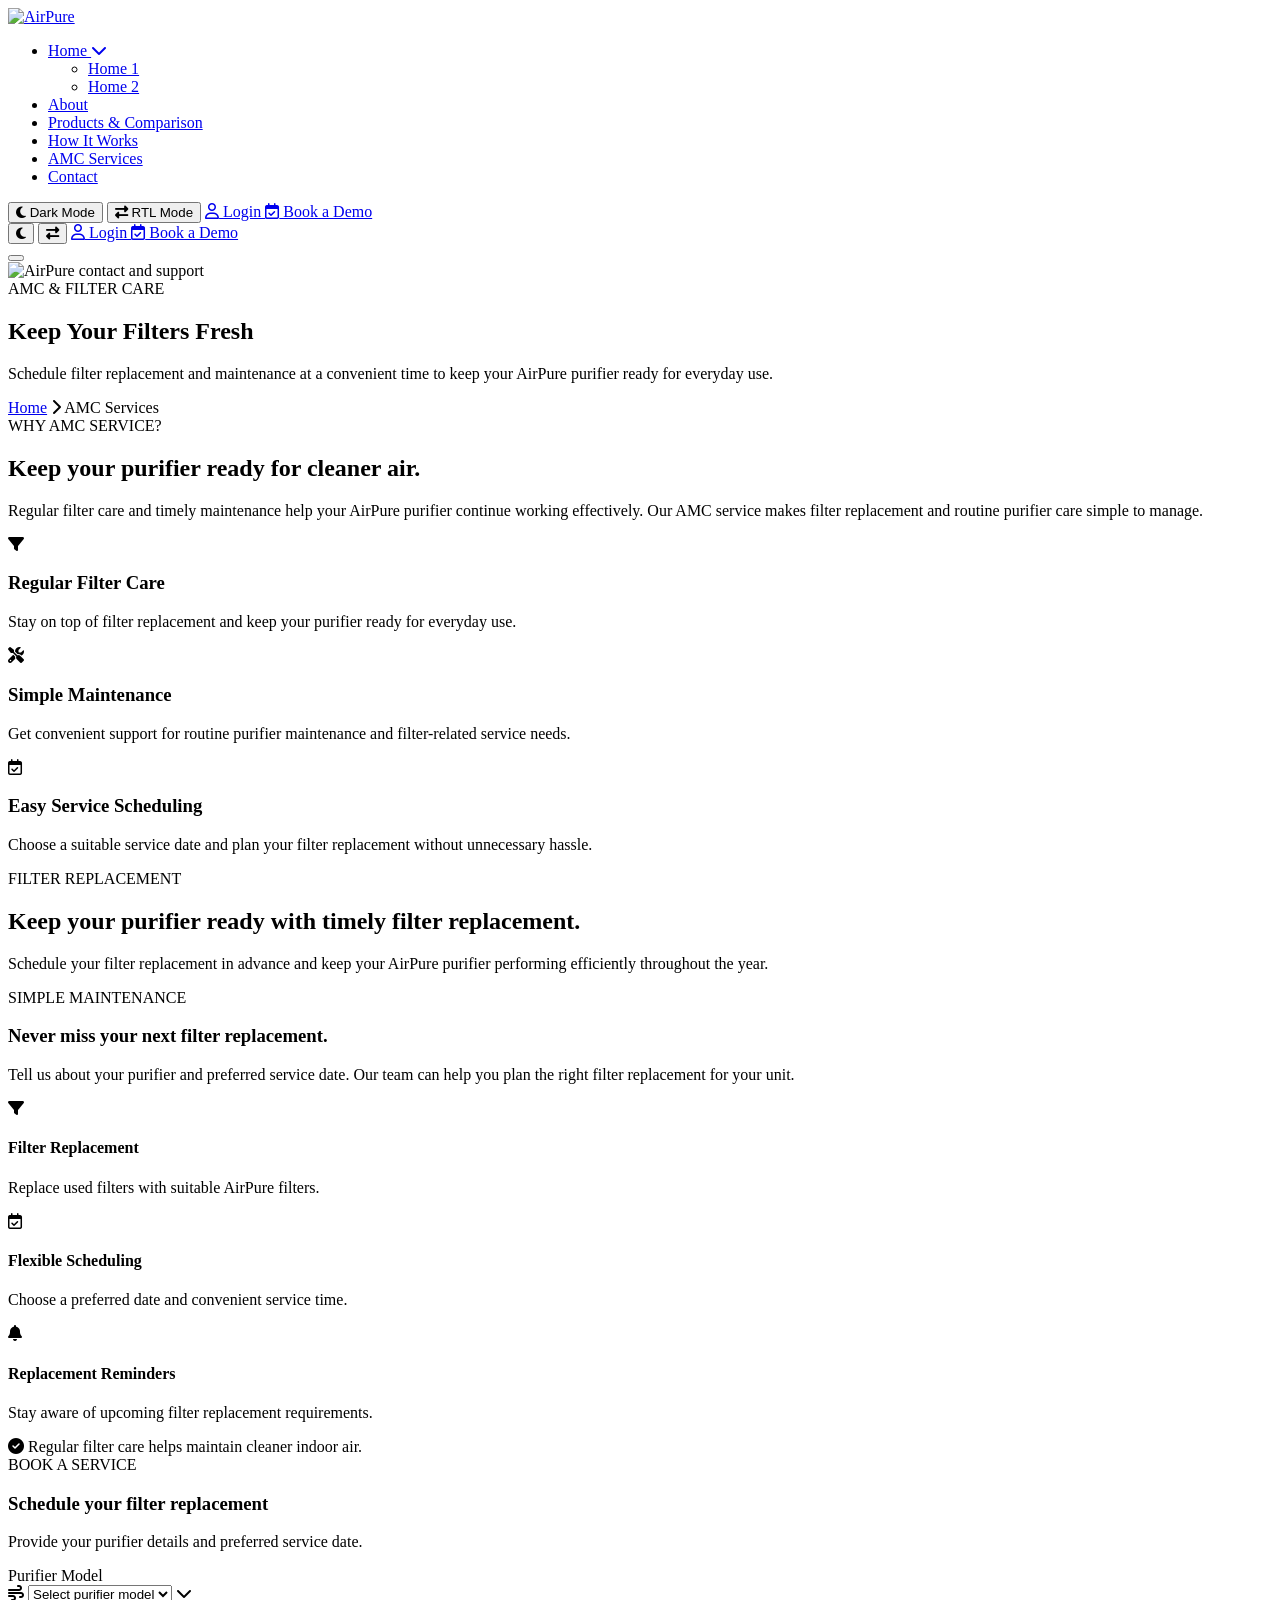
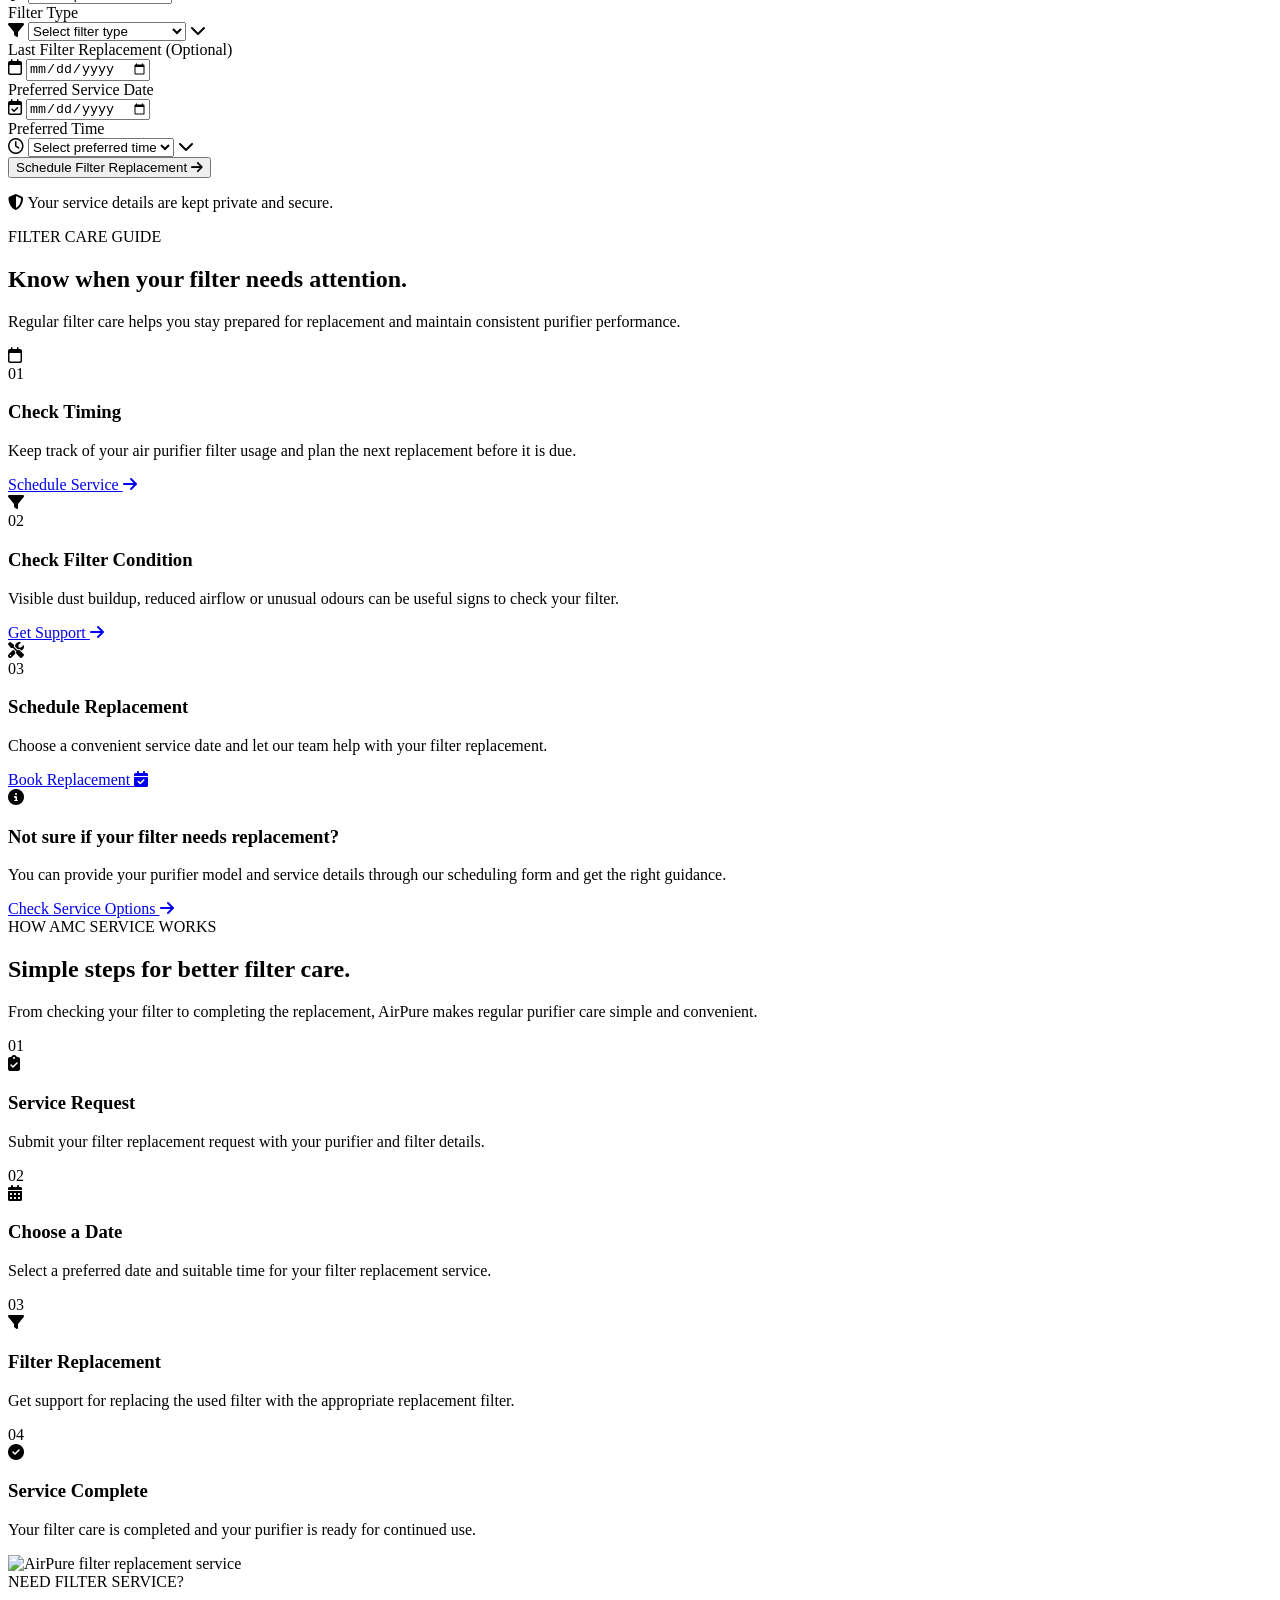
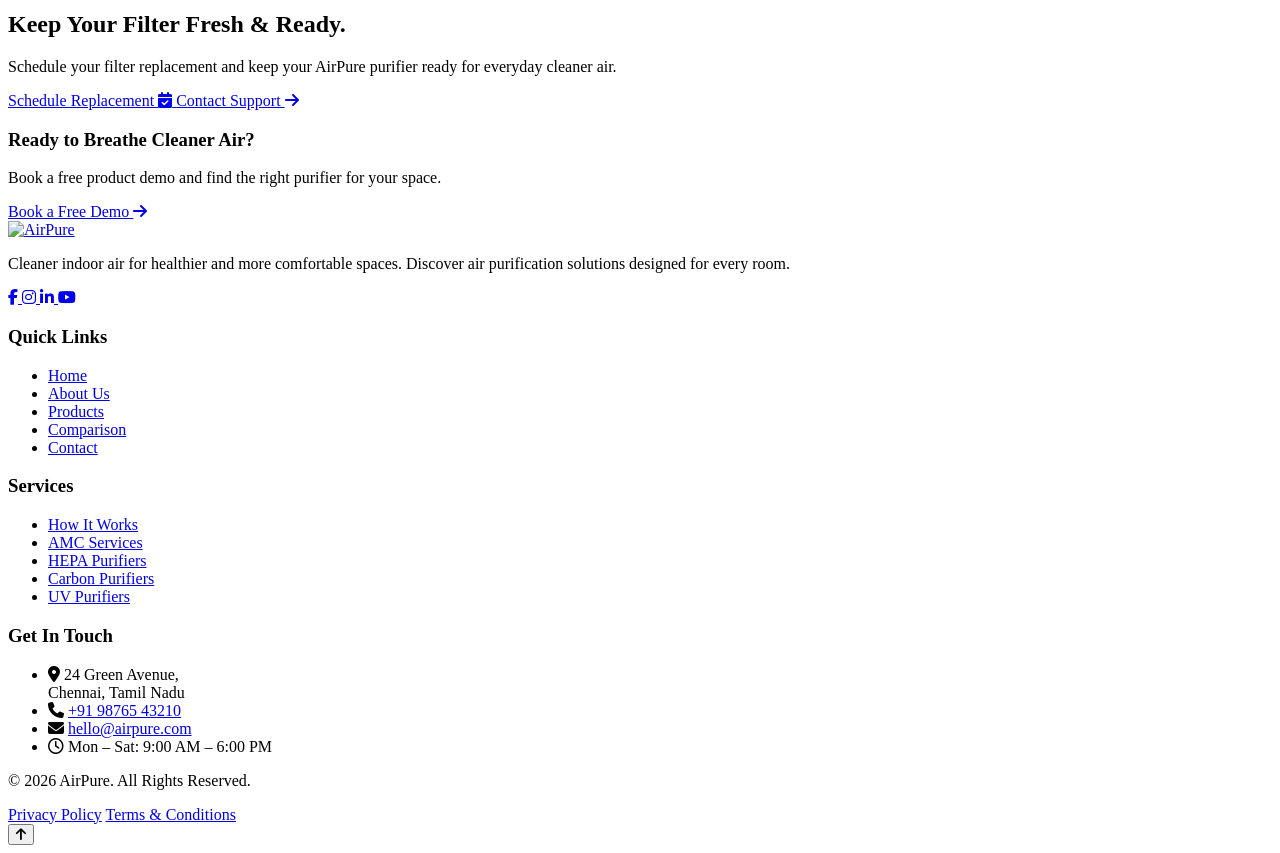
==== amc-services.html @ e8b5ab21 "Add files via upload" ====
<!DOCTYPE html>
<html lang="en">

<head>
    <meta charset="UTF-8">

    <!-- Responsive Viewport -->
    <meta name="viewport" content="width=device-width, initial-scale=1.0">

    <!-- Website Title -->
    <title>AirPure</title>

    <!-- Favicon -->
    <link rel="icon" type="image/png" href="images/favicon.png">

    <!-- SEO Description -->
    <meta name="description"
        content="AirPure provides advanced air purifiers and indoor air quality solutions for cleaner, healthier spaces.">

    <!-- Google Font - Plus Jakarta Sans -->
    <link rel="preconnect" href="https://fonts.googleapis.com">
    <link rel="preconnect" href="https://fonts.gstatic.com" crossorigin>

    <link href="https://fonts.googleapis.com/css2?family=Plus+Jakarta+Sans:wght@400;500;600&display=swap"
        rel="stylesheet">

    <!-- Font Awesome -->
    <link rel="stylesheet" href="https://cdnjs.cloudflare.com/ajax/libs/font-awesome/6.7.2/css/all.min.css">

    <!-- Main CSS -->
    <link rel="stylesheet" href="css/style.css">

</head>

<body>

    <!-- ================================
     AIRPURE HEADER
================================= -->
    <header class="airpure-header" id="airpureHeader">

        <div class="airpure-header-container">

            <!-- Logo -->
            <a href="index.html" class="airpure-logo">
                <img src="images/logo.png" alt="AirPure">
            </a>


            <!-- Desktop Navigation -->
            <nav class="airpure-navigation" id="airpureNavigation">

                <ul class="airpure-menu">

                    <!-- Home Dropdown -->
                    <li class="airpure-menu-item airpure-home-dropdown">
                        <a href="#" class="airpure-menu-link">
                            Home
                            <i class="fa-solid fa-chevron-down"></i>
                        </a>

                        <ul class="airpure-dropdown-menu">
                            <li>
                                <a href="index.html">Home 1</a>
                            </li>

                            <li>
                                <a href="home-2.html">Home 2</a>
                            </li>
                        </ul>
                    </li>


                    <!-- About -->
                    <li class="airpure-menu-item">
                        <a href="about.html" class="airpure-menu-link">
                            About
                        </a>
                    </li>

                    <!-- Products -->
                    <li class="airpure-menu-item">
                        <a href="products.html" class="airpure-menu-link">
                            Products & Comparison
                        </a>
                    </li>

                    <!-- How It Works -->
                    <li class="airpure-menu-item">
                        <a href="how-it-works.html" class="airpure-menu-link">
                            How It Works
                        </a>
                    </li>


                    <!-- AMC Services -->
                    <li class="airpure-menu-item">
                        <a href="amc-services.html" class="airpure-menu-link">
                            AMC Services
                        </a>
                    </li>


                    <!-- Contact -->
                    <li class="airpure-menu-item">
                        <a href="contact.html" class="airpure-menu-link">
                            Contact
                        </a>
                    </li>

                </ul>


                <!-- Mobile / Tablet Controls -->
                <div class="airpure-mobile-controls">

                    <!-- Dark Mode -->
                    <button class="airpure-control-btn" id="airpureThemeToggle" type="button"
                        aria-label="Toggle dark mode">

                        <i class="fa-solid fa-moon"></i>
                        <span>Dark Mode</span>

                    </button>


                    <!-- RTL -->
                    <button class="airpure-control-btn" id="airpureRtlToggle" type="button"
                        aria-label="Toggle RTL mode">

                        <i class="fa-solid fa-right-left"></i>
                        <span>RTL Mode</span>

                    </button>


                    <!-- Login -->
                    <a href="login.html" class="airpure-login-btn">
                        <i class="fa-regular fa-user"></i>
                        Login
                    </a>


                    <!-- Book Demo -->
                    <a href="demo-booking.html" class="airpure-demo-btn">

                        <i class="fa-regular fa-calendar-check"></i>
                        Book a Demo

                    </a>

                </div>

            </nav>


            <!-- Desktop Controls -->
            <div class="airpure-desktop-controls">

                <!-- Dark Mode -->
                <button class="airpure-icon-btn" id="airpureThemeToggleDesktop" type="button"
                    aria-label="Toggle dark mode">

                    <i class="fa-solid fa-moon"></i>

                </button>


                <!-- RTL -->
                <button class="airpure-icon-btn" id="airpureRtlToggleDesktop" type="button"
                    aria-label="Toggle RTL mode">

                    <i class="fa-solid fa-right-left"></i>

                </button>


                <!-- Login -->
                <a href="login.html" class="airpure-login-btn">
                    <i class="fa-regular fa-user"></i>
                    Login
                </a>


                <!-- Book Demo -->
                <a href="demo-booking.html" class="airpure-demo-btn">

                    <i class="fa-regular fa-calendar-check"></i>
                    Book a Demo

                </a>

            </div>


            <!-- Menu Toggle -->
            <button class="airpure-menu-toggle" id="airpureMenuToggle" type="button" aria-label="Open menu"
                aria-expanded="false">

                <span></span>
                <span></span>
                <span></span>

            </button>

        </div>

    </header>

    <!-- Page Hero -->
    <section class="airpure-page-hero">

        <div class="airpure-page-hero-image">
            <img src="images/amc-hero.jpg" alt="AirPure contact and support">
        </div>

        <div class="airpure-page-hero-overlay"></div>

        <div class="container">
            <div class="airpure-page-hero-content">

                <span class="airpure-page-hero-label">
                    AMC & FILTER CARE
                </span>

                <h1>Keep Your Filters <span>Fresh</span></h1>

                <p>
                    Schedule filter replacement and maintenance at a convenient time to keep your AirPure purifier ready
                    for everyday use.
                </p>

                <div class="airpure-page-hero-breadcrumb">
                    <a href="index.html">Home</a>
                    <i class="fa-solid fa-chevron-right"></i>
                    <span>AMC Services</span>
                </div>

            </div>
        </div>

    </section>

    <!-- AMC INTRO SECTION -->
    <section class="airpure-amc-intro-section">
        <div class="container">

            <div class="airpure-amc-intro-content">

                <span class="airpure-section-label">WHY AMC SERVICE?</span>

                <h2>
                    Keep your purifier ready for
                    <span>cleaner air.</span>
                </h2>

                <p>
                    Regular filter care and timely maintenance help your AirPure
                    purifier continue working effectively. Our AMC service makes
                    filter replacement and routine purifier care simple to manage.
                </p>

            </div>

            <div class="airpure-amc-intro-points">

                <div class="airpure-amc-intro-point">
                    <div class="airpure-amc-intro-icon">
                        <i class="fa-solid fa-filter"></i>
                    </div>

                    <div>
                        <h3>Regular Filter Care</h3>
                        <p>
                            Stay on top of filter replacement and keep your purifier
                            ready for everyday use.
                        </p>
                    </div>
                </div>

                <div class="airpure-amc-intro-point">
                    <div class="airpure-amc-intro-icon">
                        <i class="fa-solid fa-screwdriver-wrench"></i>
                    </div>

                    <div>
                        <h3>Simple Maintenance</h3>
                        <p>
                            Get convenient support for routine purifier maintenance
                            and filter-related service needs.
                        </p>
                    </div>
                </div>

                <div class="airpure-amc-intro-point">
                    <div class="airpure-amc-intro-icon">
                        <i class="fa-regular fa-calendar-check"></i>
                    </div>

                    <div>
                        <h3>Easy Service Scheduling</h3>
                        <p>
                            Choose a suitable service date and plan your filter
                            replacement without unnecessary hassle.
                        </p>
                    </div>
                </div>

            </div>

        </div>
    </section>


    <!-- =========================================
     SECTION 02
     FILTER REPLACEMENT SCHEDULING
========================================= -->

    <section class="airpure-amc-schedule-section">

        <div class="container">

            <!-- Section Heading -->
            <div class="airpure-amc-schedule-heading">

                <span class="airpure-section-label">
                    FILTER REPLACEMENT
                </span>

                <h2>
                    Keep your purifier ready with
                    <span>timely filter replacement.</span>
                </h2>

                <p>
                    Schedule your filter replacement in advance and keep
                    your AirPure purifier performing efficiently throughout
                    the year.
                </p>

            </div>


            <!-- Main Scheduling Area -->
            <div class="airpure-amc-schedule-wrapper">

                <!-- Left Information -->
                <div class="airpure-amc-schedule-info">

                    <span class="airpure-amc-info-label">
                        SIMPLE MAINTENANCE
                    </span>

                    <h3>
                        Never miss your next
                        filter replacement.
                    </h3>

                    <p>
                        Tell us about your purifier and preferred service date.
                        Our team can help you plan the right filter replacement
                        for your unit.
                    </p>


                    <!-- Service Points -->
                    <div class="airpure-amc-schedule-points">

                        <div class="airpure-amc-schedule-point">

                            <div class="airpure-amc-schedule-icon">
                                <i class="fa-solid fa-filter"></i>
                            </div>

                            <div>
                                <h4>Filter Replacement</h4>

                                <p>
                                    Replace used filters with suitable
                                    AirPure filters.
                                </p>
                            </div>

                        </div>


                        <div class="airpure-amc-schedule-point">

                            <div class="airpure-amc-schedule-icon">
                                <i class="fa-regular fa-calendar-check"></i>
                            </div>

                            <div>
                                <h4>Flexible Scheduling</h4>

                                <p>
                                    Choose a preferred date and convenient
                                    service time.
                                </p>
                            </div>

                        </div>


                        <div class="airpure-amc-schedule-point">

                            <div class="airpure-amc-schedule-icon">
                                <i class="fa-solid fa-bell"></i>
                            </div>

                            <div>
                                <h4>Replacement Reminders</h4>

                                <p>
                                    Stay aware of upcoming filter
                                    replacement requirements.
                                </p>
                            </div>

                        </div>

                    </div>


                    <!-- Small Note -->
                    <div class="airpure-amc-schedule-note">

                        <i class="fa-solid fa-circle-check"></i>

                        <span>
                            Regular filter care helps maintain cleaner indoor air.
                        </span>

                    </div>

                </div>


                <!-- Scheduling Form -->
                <div class="airpure-amc-schedule-form-area">

                    <div class="airpure-amc-form-heading">

                        <span>
                            BOOK A SERVICE
                        </span>

                        <h3>
                            Schedule your filter replacement
                        </h3>

                        <p>
                            Provide your purifier details and preferred
                            service date.
                        </p>

                    </div>


                    <form class="airpure-amc-schedule-form">


                        <!-- Purifier Model -->
                        <div class="airpure-amc-form-field">

                            <label for="amcPurifier">
                                Purifier Model
                            </label>

                            <div class="airpure-amc-input">

                                <i class="fa-solid fa-wind"></i>

                                <select id="amcPurifier" name="purifier" required>

                                    <option value="" selected disabled>
                                        Select purifier model
                                    </option>

                                    <option value="airpure-mini">
                                        AirPure Mini
                                    </option>

                                    <option value="airpure-pro">
                                        AirPure Pro
                                    </option>

                                    <option value="airpure-max">
                                        AirPure Max
                                    </option>

                                    <option value="other">
                                        Other Model
                                    </option>

                                </select>

                                <i class="fa-solid fa-chevron-down airpure-amc-select-icon"></i>

                            </div>

                        </div>


                        <!-- Filter Type -->
                        <div class="airpure-amc-form-field">

                            <label for="amcFilter">
                                Filter Type
                            </label>

                            <div class="airpure-amc-input">

                                <i class="fa-solid fa-filter"></i>

                                <select id="amcFilter" name="filter" required>

                                    <option value="" selected disabled>
                                        Select filter type
                                    </option>

                                    <option value="hepa">
                                        HEPA Filter
                                    </option>

                                    <option value="carbon">
                                        Activated Carbon Filter
                                    </option>

                                    <option value="hepa-carbon">
                                        HEPA + Carbon Filter
                                    </option>

                                    <option value="unsure">
                                        Not Sure
                                    </option>

                                </select>

                                <i class="fa-solid fa-chevron-down airpure-amc-select-icon"></i>

                            </div>

                        </div>


                        <!-- Last Replacement -->
                        <div class="airpure-amc-form-field">

                            <label for="amcLastReplacement">
                                Last Filter Replacement
                                <span>(Optional)</span>
                            </label>

                            <div class="airpure-amc-input">

                                <i class="fa-regular fa-calendar"></i>

                                <input type="date" id="amcLastReplacement" name="last-replacement">

                            </div>

                        </div>


                        <!-- Preferred Date -->
                        <div class="airpure-amc-form-field">

                            <label for="amcServiceDate">
                                Preferred Service Date
                            </label>

                            <div class="airpure-amc-input">

                                <i class="fa-regular fa-calendar-check"></i>

                                <input type="date" id="amcServiceDate" name="service-date" required>

                            </div>

                        </div>


                        <!-- Preferred Time -->
                        <div class="airpure-amc-form-field">

                            <label for="amcServiceTime">
                                Preferred Time
                            </label>

                            <div class="airpure-amc-input">

                                <i class="fa-regular fa-clock"></i>

                                <select id="amcServiceTime" name="service-time" required>

                                    <option value="" selected disabled>
                                        Select preferred time
                                    </option>

                                    <option value="morning">
                                        9:00 AM – 12:00 PM
                                    </option>

                                    <option value="afternoon">
                                        12:00 PM – 3:00 PM
                                    </option>

                                    <option value="evening">
                                        3:00 PM – 6:00 PM
                                    </option>

                                </select>

                                <i class="fa-solid fa-chevron-down airpure-amc-select-icon"></i>

                            </div>

                        </div>


                        <!-- Submit -->
                        <button type="submit" class="btn-primary airpure-amc-schedule-button">

                            Schedule Filter Replacement

                            <i class="fa-solid fa-arrow-right"></i>

                        </button>


                        <!-- Form Note -->
                        <p class="airpure-amc-form-note">

                            <i class="fa-solid fa-shield-halved"></i>

                            Your service details are kept private and secure.

                        </p>

                    </form>

                </div>

            </div>

        </div>

    </section>

    <!-- =========================================
     SECTION 03
     FILTER CARE GUIDE
========================================= -->

    <section class="airpure-filter-guide-section">

        <div class="container">

            <!-- Heading -->
            <div class="airpure-filter-guide-heading">

                <span class="airpure-section-label">
                    FILTER CARE GUIDE
                </span>

                <h2>
                    Know when your filter needs
                    <span>attention.</span>
                </h2>

                <p>
                    Regular filter care helps you stay prepared for replacement
                    and maintain consistent purifier performance.
                </p>

            </div>


            <!-- Guide Cards -->
            <div class="airpure-filter-guide-grid">

                <!-- Card 01 -->
                <div class="airpure-filter-guide-card">

                    <div class="airpure-filter-guide-icon">
                        <i class="fa-regular fa-calendar"></i>
                    </div>

                    <span class="airpure-filter-guide-number">
                        01
                    </span>

                    <h3>
                        Check Timing
                    </h3>

                    <p>
                        Keep track of your air purifier filter usage and plan the next
                        replacement before it is due.
                    </p>

                    <a href="amc-services.html" class="btn-secondary">
                        Schedule Service
                        <i class="fa-solid fa-arrow-right"></i>
                    </a>

                </div>


                <!-- Card 02 -->
                <div class="airpure-filter-guide-card">

                    <div class="airpure-filter-guide-icon">
                        <i class="fa-solid fa-filter"></i>
                    </div>

                    <span class="airpure-filter-guide-number">
                        02
                    </span>

                    <h3>
                        Check Filter Condition
                    </h3>

                    <p>
                        Visible dust buildup, reduced airflow or unusual
                        odours can be useful signs to check your filter.
                    </p>

                    <a href="contact.html" class="btn-secondary">
                        Get Support
                        <i class="fa-solid fa-arrow-right"></i>
                    </a>

                </div>


                <!-- Card 03 -->
                <div class="airpure-filter-guide-card">

                    <div class="airpure-filter-guide-icon">
                        <i class="fa-solid fa-screwdriver-wrench"></i>
                    </div>

                    <span class="airpure-filter-guide-number">
                        03
                    </span>

                    <h3>
                        Schedule Replacement
                    </h3>

                    <p>
                        Choose a convenient service date and let our team
                        help with your filter replacement.
                    </p>

                    <a href="#filter-schedule" class="btn-primary">
                        Book Replacement
                        <i class="fa-solid fa-calendar-check"></i>
                    </a>

                </div>

            </div>


            <!-- Bottom Information -->
            <div class="airpure-filter-guide-bottom">

                <div class="airpure-filter-guide-bottom-icon">
                    <i class="fa-solid fa-circle-info"></i>
                </div>

                <div>
                    <h3>
                        Not sure if your filter needs replacement?
                    </h3>

                    <p>
                        You can provide your purifier model and service details
                        through our scheduling form and get the right guidance.
                    </p>
                </div>

                <a href="#filter-schedule" class="btn-primary">
                    Check Service Options
                    <i class="fa-solid fa-arrow-right"></i>
                </a>

            </div>

        </div>

    </section>

    <!-- AMC SERVICE PROCESS SECTION -->
    <section class="airpure-amc-process-section">
        <div class="container">

            <div class="airpure-amc-process-heading">
                <span class="airpure-section-label">HOW AMC SERVICE WORKS</span>

                <h2>
                    Simple steps for
                    <span>better filter care.</span>
                </h2>

                <p>
                    From checking your filter to completing the replacement,
                    AirPure makes regular purifier care simple and convenient.
                </p>
            </div>

            <div class="airpure-amc-process-wrapper">

                <div class="airpure-amc-process-line"></div>

                <div class="airpure-amc-process-item">
                    <div class="airpure-amc-process-number">01</div>

                    <div class="airpure-amc-process-icon">
                        <i class="fa-solid fa-clipboard-check"></i>
                    </div>

                    <h3>Service Request</h3>

                    <p>
                        Submit your filter replacement request with your purifier
                        and filter details.
                    </p>
                </div>

                <div class="airpure-amc-process-item">
                    <div class="airpure-amc-process-number">02</div>

                    <div class="airpure-amc-process-icon">
                        <i class="fa-solid fa-calendar-days"></i>
                    </div>

                    <h3>Choose a Date</h3>

                    <p>
                        Select a preferred date and suitable time for your
                        filter replacement service.
                    </p>
                </div>

                <div class="airpure-amc-process-item">
                    <div class="airpure-amc-process-number">03</div>

                    <div class="airpure-amc-process-icon">
                        <i class="fa-solid fa-filter"></i>
                    </div>

                    <h3>Filter Replacement</h3>

                    <p>
                        Get support for replacing the used filter with the
                        appropriate replacement filter.
                    </p>
                </div>

                <div class="airpure-amc-process-item">
                    <div class="airpure-amc-process-number">04</div>

                    <div class="airpure-amc-process-icon">
                        <i class="fa-solid fa-circle-check"></i>
                    </div>

                    <h3>Service Complete</h3>

                    <p>
                        Your filter care is completed and your purifier is
                        ready for continued use.
                    </p>
                </div>

            </div>

        </div>

    </section>

    <!-- AMC FINAL CTA SECTION -->
    <section class="airpure-amc-final-section">

        <div class="airpure-amc-final-image">
            <img src="images/filter-service-cta.jpg" alt="AirPure filter replacement service">
        </div>

        <div class="airpure-amc-final-overlay"></div>

        <div class="container">
            <div class="airpure-amc-final-content">

                <span class="airpure-section-label">
                    NEED FILTER SERVICE?
                </span>

                <h2>
                    Keep Your Filter
                    <span>Fresh & Ready.</span>
                </h2>

                <p>
                    Schedule your filter replacement and keep your AirPure
                    purifier ready for everyday cleaner air.
                </p>

                <div class="airpure-amc-final-actions">

                    <a href="#filter-schedule" class="btn-primary">
                        Schedule Replacement
                        <i class="fa-solid fa-calendar-check"></i>
                    </a>

                    <a href="contact.html" class="btn-secondary">
                        Contact Support
                        <i class="fa-solid fa-arrow-right"></i>
                    </a>

                </div>

            </div>
        </div>

    </section>

    <!-- =========================================
     AIRPURE FOOTER
========================================= -->

    <footer class="airpure-footer">

        <div class="container">

            <!-- Footer CTA -->
            <div class="airpure-footer-cta">

                <div class="airpure-footer-cta-content">

                    <h3>Ready to Breathe Cleaner Air?</h3>

                    <p>
                        Book a free product demo and find the right
                        purifier for your space.
                    </p>

                </div>

                <a href="contact.html#demo-booking" class="airpure-footer-cta-btn">

                    Book a Free Demo
                    <i class="fa-solid fa-arrow-right"></i>

                </a>

            </div>


            <!-- Footer Main Columns -->
            <div class="airpure-footer-main">

                <!-- Brand -->
                <div class="airpure-footer-brand">

                    <a href="index.html" class="airpure-footer-logo">
                        <img src="images/logo-light.png" alt="AirPure">
                    </a>

                    <p>
                        Cleaner indoor air for healthier and more
                        comfortable spaces. Discover air purification
                        solutions designed for every room.
                    </p>

                    <div class="airpure-social-links">

                        <a href="#" aria-label="Facebook">
                            <i class="fa-brands fa-facebook-f"></i>
                        </a>

                        <a href="#" aria-label="Instagram">
                            <i class="fa-brands fa-instagram"></i>
                        </a>

                        <a href="#" aria-label="LinkedIn">
                            <i class="fa-brands fa-linkedin-in"></i>
                        </a>

                        <a href="#" aria-label="YouTube">
                            <i class="fa-brands fa-youtube"></i>
                        </a>

                    </div>

                </div>


                <!-- Quick Links -->
                <div class="airpure-footer-column">

                    <h3>Quick Links</h3>

                    <ul>

                        <li>
                            <a href="index.html">Home</a>
                        </li>

                        <li>
                            <a href="about.html">About Us</a>
                        </li>

                        <li>
                            <a href="products.html">Products</a>
                        </li>

                        <li>
                            <a href="comparison.html">Comparison</a>
                        </li>

                        <li>
                            <a href="contact.html">Contact</a>
                        </li>

                    </ul>

                </div>


                <!-- Services -->
                <div class="airpure-footer-column">

                    <h3>Services</h3>

                    <ul>

                        <li>
                            <a href="how-it-works.html">
                                How It Works
                            </a>
                        </li>

                        <li>
                            <a href="amc-services.html">
                                AMC Services
                            </a>
                        </li>

                        <li>
                            <a href="products.html">
                                HEPA Purifiers
                            </a>
                        </li>

                        <li>
                            <a href="products.html">
                                Carbon Purifiers
                            </a>
                        </li>

                        <li>
                            <a href="products.html">
                                UV Purifiers
                            </a>
                        </li>

                    </ul>

                </div>


                <!-- Contact -->
                <div class="airpure-footer-column airpure-footer-contact">

                    <h3>Get In Touch</h3>

                    <ul>

                        <li>
                            <i class="fa-solid fa-location-dot"></i>

                            <span>
                                24 Green Avenue,<br>
                                Chennai, Tamil Nadu
                            </span>
                        </li>

                        <li>
                            <i class="fa-solid fa-phone"></i>

                            <a href="tel:+919876543210">
                                +91 98765 43210
                            </a>
                        </li>

                        <li>
                            <i class="fa-solid fa-envelope"></i>

                            <a href="mailto:hello@airpure.com">
                                hello@airpure.com
                            </a>
                        </li>

                        <li>
                            <i class="fa-regular fa-clock"></i>

                            <span>
                                Mon – Sat: 9:00 AM – 6:00 PM
                            </span>
                        </li>

                    </ul>

                </div>

            </div>


            <!-- Footer Bottom -->
            <div class="airpure-footer-bottom">

                <p>
                    © 2026 AirPure. All Rights Reserved.
                </p>

                <div class="airpure-footer-bottom-links">

                    <a href="#">Privacy Policy</a>

                    <span></span>

                    <a href="#">Terms & Conditions</a>

                </div>

            </div>

        </div>

    </footer>

    <!-- =========================================
     SCROLL TO TOP
========================================= -->

    <button class="airpure-scroll-top" id="airpureScrollTop" type="button" aria-label="Scroll to top">

        <i class="fa-solid fa-arrow-up"></i>

    </button>

    <script src="js/main.js"></script>

</body>

</html>
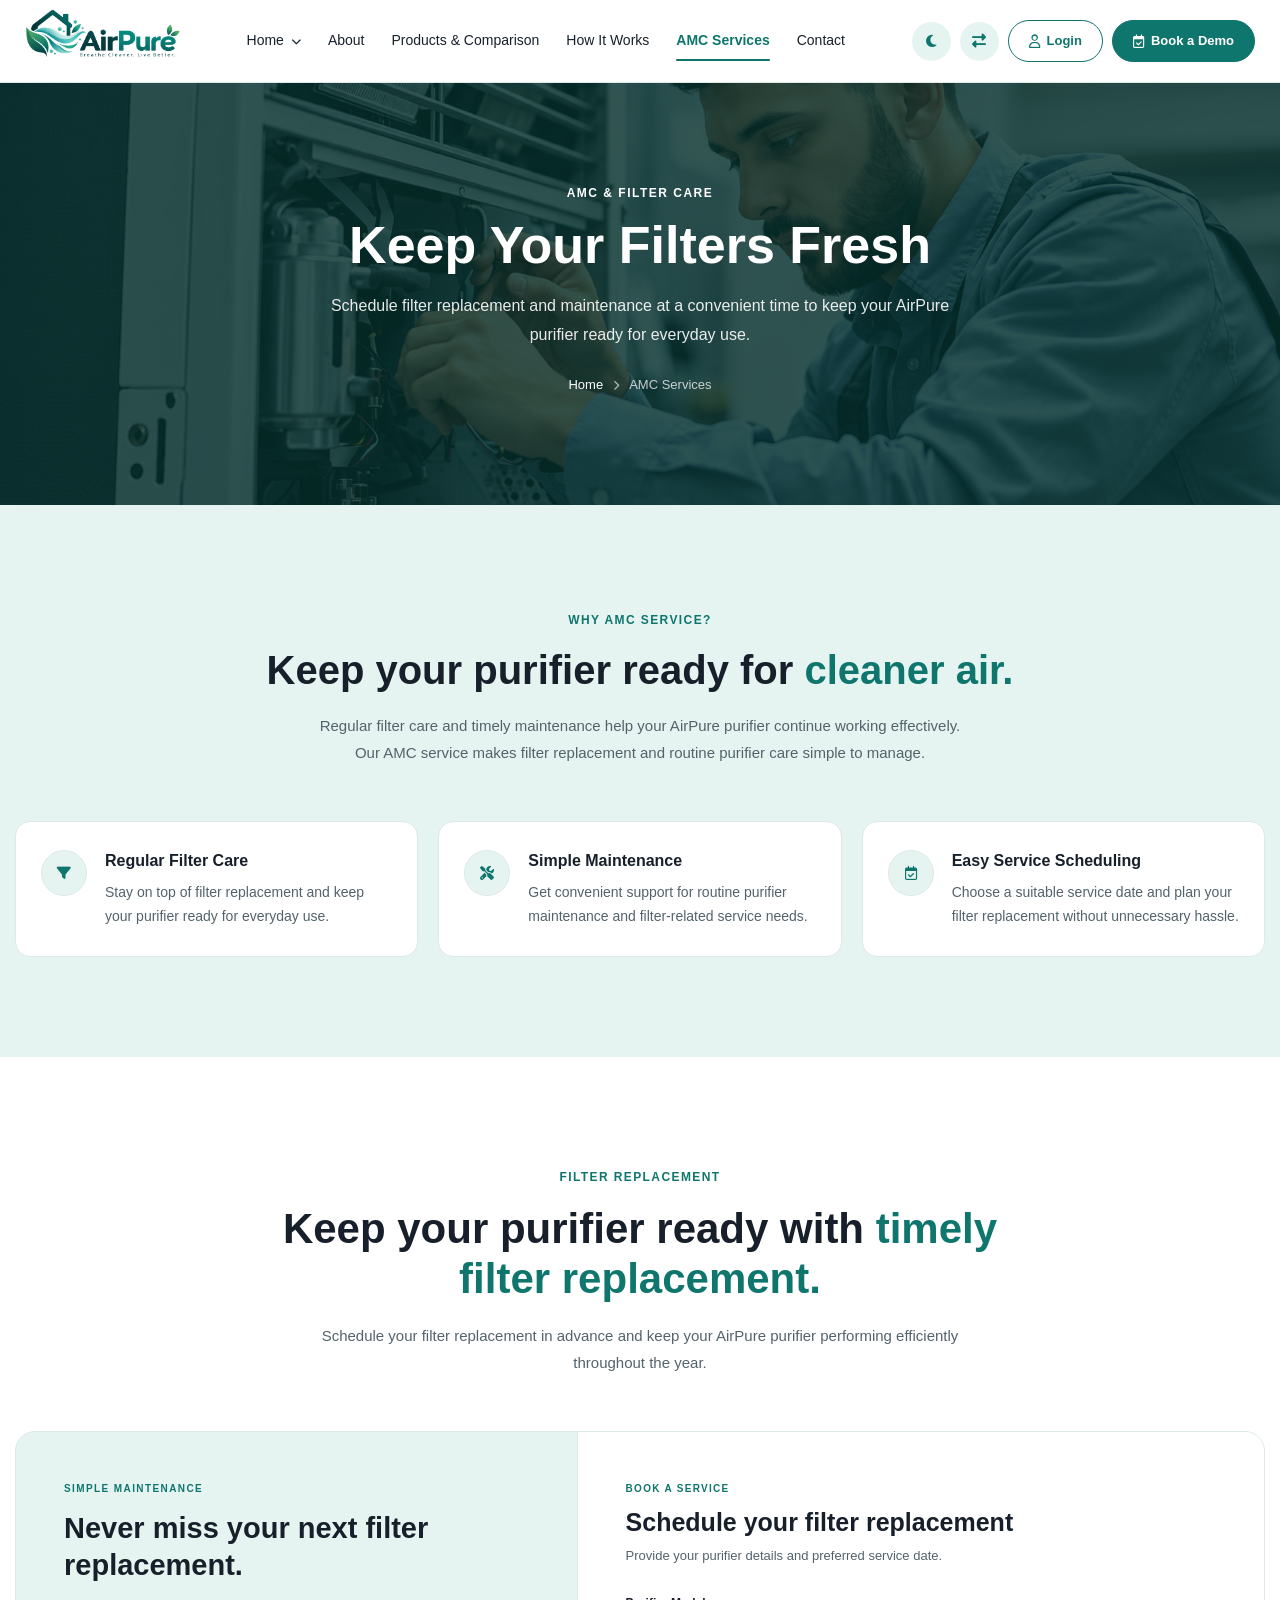
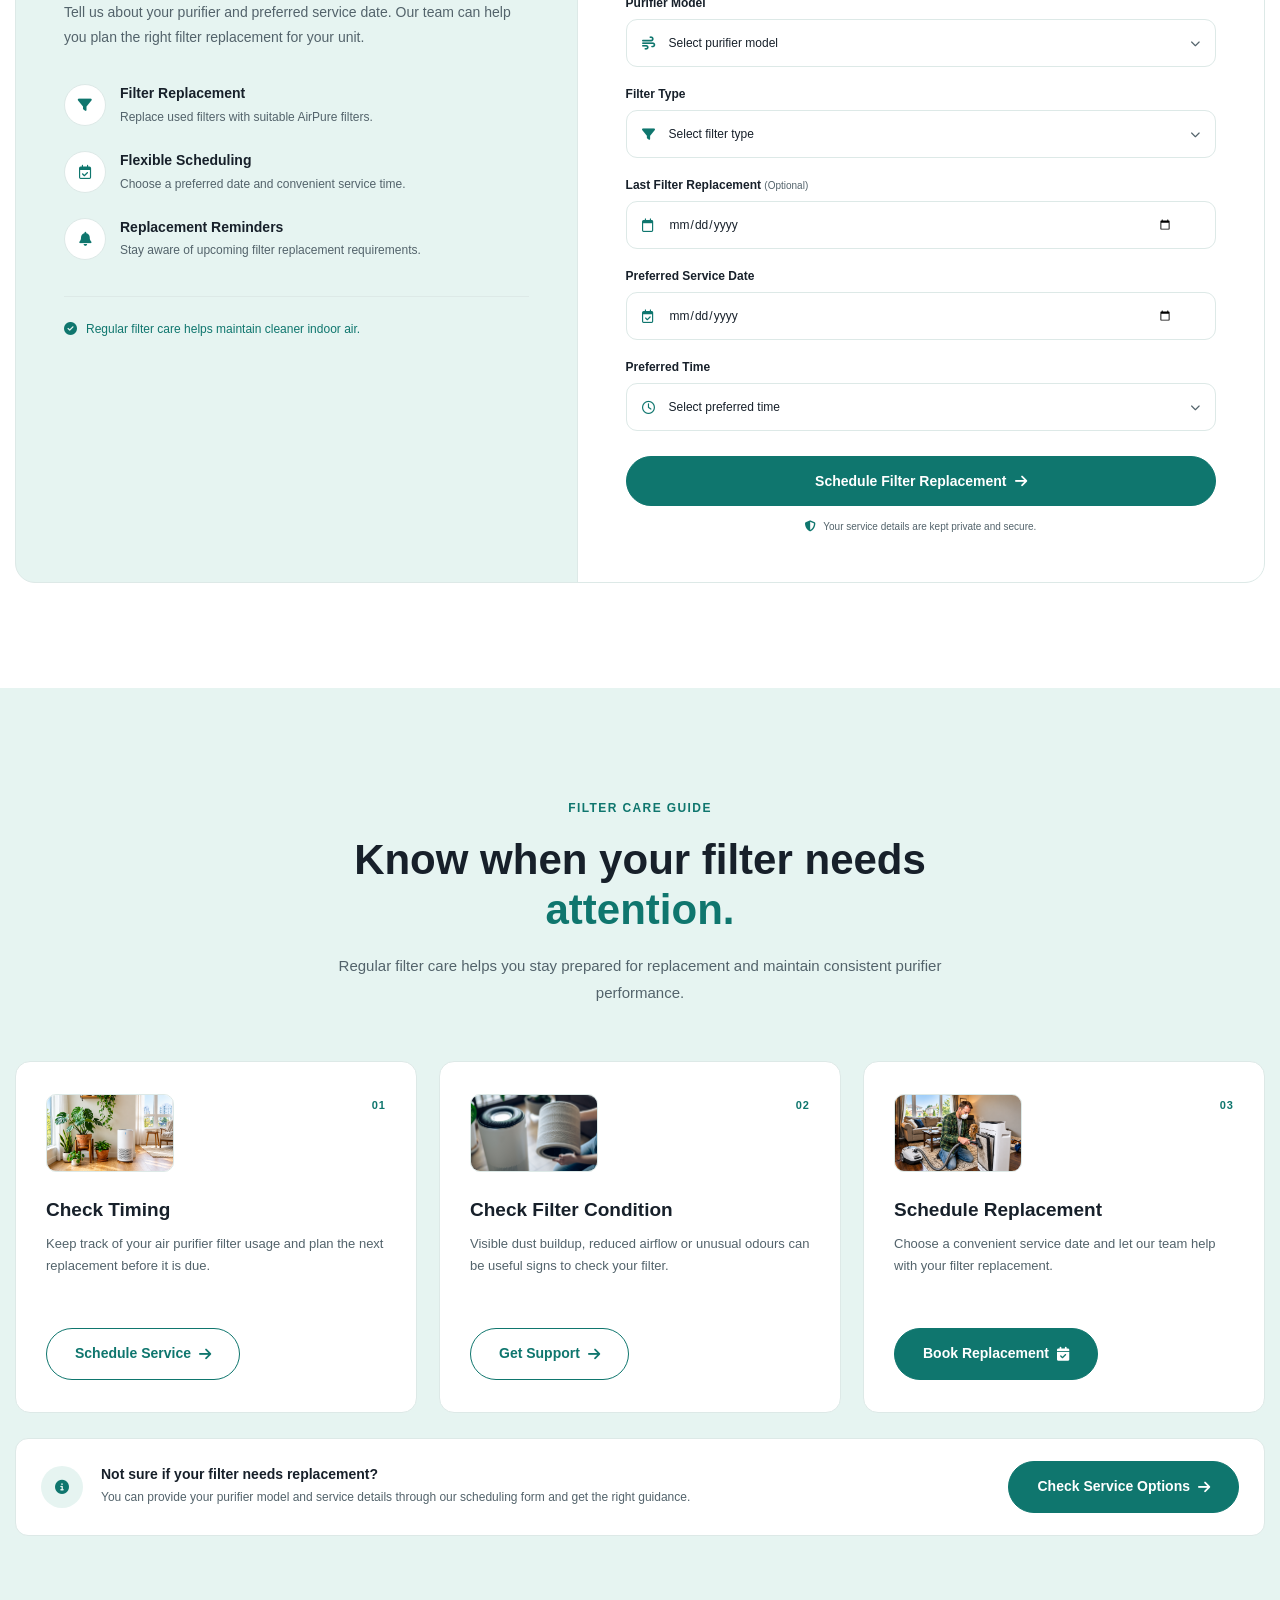
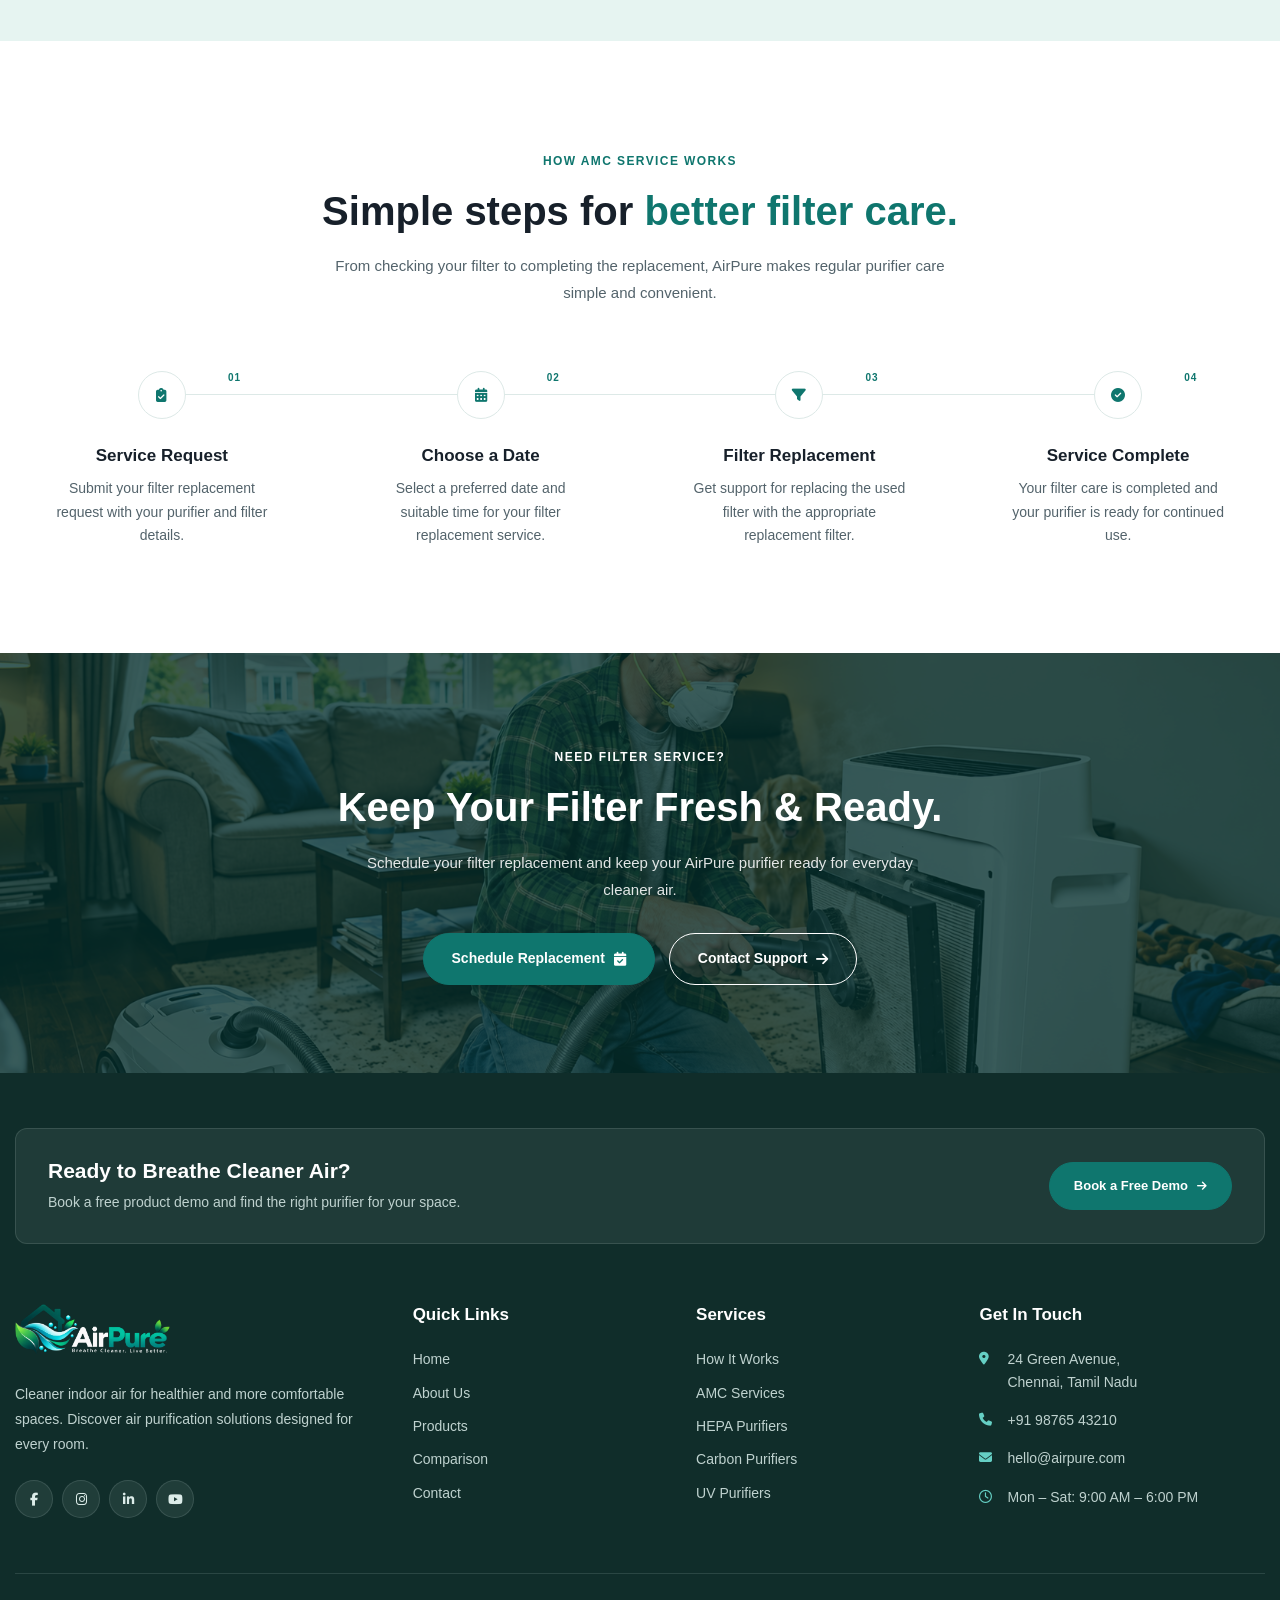
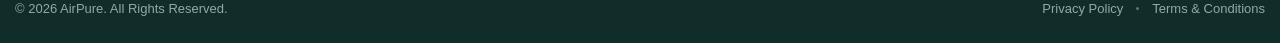
==== commit 452fb377: "Add files via upload" ====
--- a/amc-services.html
+++ b/amc-services.html
@@ -684,8 +684,8 @@
                 <!-- Card 01 -->
                 <div class="airpure-filter-guide-card">
 
-                    <div class="airpure-filter-guide-icon">
-                        <i class="fa-regular fa-calendar"></i>
+                    <div class="airpure-filter-guide-icon">
+                        <img src="images/air-purifier-living-room.jpg" alt="Modern air purifier in a bright, clean home">
                     </div>
 
                     <span class="airpure-filter-guide-number">
@@ -712,8 +712,8 @@
                 <!-- Card 02 -->
                 <div class="airpure-filter-guide-card">
 
-                    <div class="airpure-filter-guide-icon">
-                        <i class="fa-solid fa-filter"></i>
+                    <div class="airpure-filter-guide-icon">
+                        <img src="images/filter-maintenance.jpg" alt="Air purifier filter being inspected for dust">
                     </div>
 
                     <span class="airpure-filter-guide-number">
@@ -740,8 +740,8 @@
                 <!-- Card 03 -->
                 <div class="airpure-filter-guide-card">
 
-                    <div class="airpure-filter-guide-icon">
-                        <i class="fa-solid fa-screwdriver-wrench"></i>
+                    <div class="airpure-filter-guide-icon">
+                        <img src="images/filter-service-cta.jpg" alt="Technician servicing an air purifier filter">
                     </div>
 
                     <span class="airpure-filter-guide-number">
@@ -1158,4 +1158,4 @@
 
 </body>
 
-</html>+</html>
--- a/css/style.css
+++ b/css/style.css
@@ -0,0 +1,22812 @@
+﻿/* =========================================
+   AIRPURE - GLOBAL CSS
+   ========================================= */
+
+/* Google Font */
+:root {
+    --primary-color: #0F766E;
+    --secondary-color: #E6F4F1;
+
+    --white-color: #FFFFFF;
+    --black-color: #17202A;
+    --text-color: #53636B;
+    --border-color: #DDE9E7;
+
+    --body-font: "Plus Jakarta Sans", sans-serif;
+
+    --transition: all 0.3s ease;
+}
+
+
+/* =========================================
+   RESET
+   ========================================= */
+
+* {
+    margin: 0;
+    padding: 0;
+    box-sizing: border-box;
+}
+
+html {
+    scroll-behavior: smooth;
+}
+
+body {
+    font-family: var(--body-font);
+    font-size: 16px;
+    font-weight: 400;
+    line-height: 1.7;
+    color: var(--text-color);
+    background-color: var(--white-color);
+    overflow-x: hidden;
+}
+
+img {
+    max-width: 100%;
+    height: auto;
+    display: block;
+}
+
+a {
+    text-decoration: none;
+    color: inherit;
+    transition: var(--transition);
+}
+
+ul,
+ol {
+    list-style: none;
+}
+
+button,
+input,
+textarea,
+select {
+    font-family: inherit;
+}
+
+button {
+    border: none;
+    cursor: pointer;
+}
+
+
+/* =========================================
+   TYPOGRAPHY
+   ========================================= */
+
+h1,
+h2,
+h3,
+h4,
+h5,
+h6 {
+    margin: 0;
+    color: var(--black-color);
+    font-weight: 600;
+    line-height: 1.25;
+}
+
+p {
+    margin: 0;
+    font-weight: 400;
+}
+
+
+/* =========================================
+   COMMON
+   ========================================= */
+
+.container {
+    width: 100%;
+    max-width: 1320px;
+    margin: 0 auto;
+    padding: 0 15px;
+}
+
+.section {
+    padding: 100px 0;
+}
+
+.section-title {
+    max-width: 700px;
+    margin: 0 auto 50px;
+    text-align: center;
+}
+
+.section-title h2 {
+    font-size: 42px;
+    margin-bottom: 15px;
+}
+
+.section-title p {
+    font-size: 16px;
+    color: var(--text-color);
+}
+
+
+/* =========================================
+   BUTTONS
+   ========================================= */
+
+.btn-primary {
+    display: inline-flex;
+    align-items: center;
+    justify-content: center;
+    gap: 8px;
+    padding: 13px 28px;
+    background-color: var(--primary-color);
+    color: var(--white-color);
+    border: 1px solid var(--primary-color);
+    border-radius: 999px;
+    font-size: 14px;
+    font-weight: 600;
+    transition: var(--transition);
+}
+
+.btn-primary:hover {
+    background-color: #0B5F59;
+    border-color: #0B5F59;
+    transform: translateY(-1px);
+}
+
+.btn-secondary {
+    display: inline-flex;
+    align-items: center;
+    justify-content: center;
+    gap: 8px;
+    padding: 13px 28px;
+    background-color: transparent;
+    color: var(--primary-color);
+    border: 1px solid var(--primary-color);
+    border-radius: 999px;
+    font-size: 14px;
+    font-weight: 600;
+    transition: var(--transition);
+}
+
+.btn-secondary:hover {
+    background-color: var(--primary-color);
+    color: var(--white-color);
+}
+
+
+/* =========================================
+   RESPONSIVE
+   ========================================= */
+
+@media (max-width: 1199px) {
+
+    .container {
+        max-width: 960px;
+    }
+
+    .section {
+        padding: 80px 0;
+    }
+
+    .section-title h2 {
+        font-size: 38px;
+    }
+}
+
+
+@media (max-width: 991px) {
+
+    .container {
+        max-width: 720px;
+    }
+
+    .section {
+        padding: 70px 0;
+    }
+
+    .section-title h2 {
+        font-size: 34px;
+    }
+}
+
+
+@media (max-width: 767px) {
+
+    body {
+        font-size: 15px;
+    }
+
+    .container {
+        max-width: 100%;
+        padding: 0 20px;
+    }
+
+    .section {
+        padding: 60px 0;
+    }
+
+    .section-title {
+        margin-bottom: 35px;
+    }
+
+    .section-title h2 {
+        font-size: 30px;
+    }
+
+    .section-title p {
+        font-size: 15px;
+    }
+
+    .btn-primary,
+    .btn-secondary {
+        padding: 12px 22px;
+        font-size: 14px;
+    }
+}
+
+
+@media (max-width: 575px) {
+
+    .section {
+        padding: 50px 0;
+    }
+
+    .section-title h2 {
+        font-size: 27px;
+    }
+}
+
+/* =========================================
+   ACTIVE MENU
+========================================= */
+
+.airpure-menu-link.active {
+    color: var(--primary-color);
+    font-weight: 600;
+}
+
+/* =========================================
+   ACTIVE MENU UNDERLINE
+========================================= */
+
+.airpure-menu-link.active {
+    color: var(--primary-color);
+    font-weight: 600;
+}
+
+
+/* Normal menu items */
+
+.airpure-menu-item:not(.airpure-home-dropdown)>.airpure-menu-link.active::after {
+
+    content: "";
+    position: absolute;
+    left: 0;
+    bottom: 21px;
+
+    width: 100%;
+    height: 2px;
+
+    background-color: var(--primary-color);
+    border-radius: 10px;
+}
+
+
+/* Home text only */
+
+.airpure-home-dropdown.active-parent>.airpure-menu-link .airpure-home-text {
+
+    position: relative;
+    display: inline-block;
+}
+
+
+.airpure-home-dropdown.active-parent>.airpure-menu-link .airpure-home-text::after {
+
+    content: "";
+    position: absolute;
+
+    left: 0;
+    right: 0;
+    bottom: -7px;
+
+    height: 2px;
+
+    background-color: var(--primary-color);
+    border-radius: 10px;
+}
+
+/* =========================================
+   ACTIVE HOME DROPDOWN
+========================================= */
+
+.airpure-home-dropdown>.airpure-menu-link.active {
+    color: var(--primary-color);
+}
+
+.airpure-dropdown-menu li a.active {
+    color: var(--primary-color);
+    background-color: var(--secondary-color);
+    font-weight: 600;
+}
+
+.airpure-home-dropdown.active-parent>.airpure-menu-link i {
+    color: var(--primary-color);
+}
+
+/* =========================================
+   SCROLL TO TOP
+========================================= */
+
+.airpure-scroll-top {
+    position: fixed;
+    right: 10px;
+    bottom: 10px;
+
+    width: 35px;
+    height: 35px;
+
+    display: flex;
+    align-items: center;
+    justify-content: center;
+
+    color: var(--white-color);
+    background-color: var(--primary-color);
+
+    border: 1px solid var(--primary-color);
+    border-radius: 50%;
+
+    font-size: 10px;
+
+    opacity: 0;
+    visibility: hidden;
+    transform: translateY(15px);
+
+    z-index: 999;
+
+    transition: var(--transition);
+}
+
+.airpure-scroll-top:hover {
+    background-color: #0B5F59;
+    border-color: #0B5F59;
+
+    transform: translateY(-3px);
+}
+
+.airpure-scroll-top.show {
+    opacity: 1;
+    visibility: visible;
+    transform: translateY(0);
+}
+
+.airpure-scroll-top i {
+    transition: var(--transition);
+}
+
+.airpure-scroll-top:hover i {
+    transform: translateY(-2px);
+}
+
+/***********************************************************Header********************************************************************************/
+
+/* =========================================
+   FIXED HEADER
+========================================= */
+
+.airpure-header {
+    width: 100%;
+
+    position: fixed;
+    top: 0;
+    left: 0;
+
+    background-color: var(--white-color);
+
+    border-bottom: 1px solid var(--border-color);
+
+    z-index: 1000;
+
+    transition: var(--transition);
+}
+
+body {
+    margin-top: 25px;
+}
+
+.airpure-header-container {
+    width: 100%;
+    max-width: 1400px;
+    min-height: 82px;
+    margin: 0 auto;
+    padding: 0 25px;
+
+    display: flex;
+    align-items: center;
+    justify-content: space-between;
+    gap: 25px;
+}
+
+
+/* =========================================
+   LOGO
+========================================= */
+
+.airpure-logo {
+    width: 155px;
+    flex-shrink: 0;
+    display: flex;
+    align-items: center;
+}
+
+.airpure-logo img {
+    width: 100%;
+    height: auto;
+    object-fit: contain;
+}
+
+
+/* =========================================
+   NAVIGATION
+========================================= */
+
+.airpure-navigation {
+    display: flex;
+    align-items: center;
+    justify-content: center;
+    flex: 1;
+}
+
+.airpure-menu {
+    display: flex;
+    align-items: center;
+    justify-content: center;
+    gap: 27px;
+}
+
+.airpure-menu-item {
+    position: relative;
+}
+
+.airpure-menu-link {
+    display: flex;
+    align-items: center;
+    gap: 7px;
+
+    color: var(--black-color);
+
+    font-size: 14px;
+    font-weight: 500;
+
+    white-space: nowrap;
+    padding: 29px 0;
+
+    transition: var(--transition);
+}
+
+.airpure-menu-link:hover {
+    color: var(--primary-color);
+}
+
+.airpure-menu-link i {
+    font-size: 10px;
+    transition: var(--transition);
+}
+
+.airpure-home-dropdown:hover .airpure-menu-link i {
+    transform: rotate(180deg);
+}
+
+
+/* =========================================
+   HOME DROPDOWN
+========================================= */
+
+.airpure-dropdown-menu {
+    position: absolute;
+    top: calc(100% - 10px);
+    left: 50%;
+    transform: translateX(-50%) translateY(10px);
+
+    min-width: 170px;
+    padding: 10px;
+
+    background-color: var(--white-color);
+    border: 1px solid var(--border-color);
+    border-radius: 10px;
+
+    box-shadow: 0 15px 40px rgba(20, 60, 55, 0.10);
+
+    opacity: 0;
+    visibility: hidden;
+
+    transition: var(--transition);
+}
+
+.airpure-dropdown-menu li a {
+    display: block;
+
+    padding: 11px 14px;
+
+    color: var(--black-color);
+
+    font-size: 14px;
+    font-weight: 500;
+
+    border-radius: 6px;
+
+    transition: var(--transition);
+}
+
+.airpure-dropdown-menu li a:hover {
+    color: var(--primary-color);
+    background-color: var(--secondary-color);
+}
+
+
+/* Dropdown Hover */
+
+.airpure-home-dropdown:hover .airpure-dropdown-menu {
+    opacity: 1;
+    visibility: visible;
+    transform: translateX(-50%) translateY(0);
+}
+
+
+/* =========================================
+   DESKTOP CONTROLS
+========================================= */
+
+.airpure-desktop-controls {
+    display: flex;
+    align-items: center;
+    justify-content: flex-end;
+    gap: 9px;
+
+    flex-shrink: 0;
+}
+
+
+/* =========================================
+   ICON BUTTONS
+========================================= */
+
+.airpure-icon-btn {
+    width: 39px;
+    height: 39px;
+
+    display: inline-flex;
+    align-items: center;
+    justify-content: center;
+
+    color: var(--primary-color);
+    background-color: var(--secondary-color);
+
+    border: 1px solid transparent;
+    border-radius: 50%;
+
+    font-size: 14px;
+
+    transition: var(--transition);
+}
+
+.airpure-icon-btn:hover {
+    color: var(--white-color);
+    background-color: var(--primary-color);
+}
+
+
+/* =========================================
+   LOGIN BUTTON
+========================================= */
+
+.airpure-login-btn {
+    min-height: 40px;
+
+    display: inline-flex;
+    align-items: center;
+    justify-content: center;
+    gap: 7px;
+
+    padding: 9px 20px;
+
+    color: var(--primary-color);
+    background-color: transparent;
+
+    border: 1px solid var(--primary-color);
+    border-radius: 999px;
+
+    font-size: 13px;
+    font-weight: 600;
+
+    white-space: nowrap;
+
+    transition: var(--transition);
+}
+
+.airpure-login-btn:hover {
+    color: var(--white-color);
+    background-color: var(--primary-color);
+    border-color: var(--primary-color);
+}
+
+
+/* =========================================
+   BOOK DEMO BUTTON
+========================================= */
+
+.airpure-demo-btn {
+    min-height: 40px;
+
+    display: inline-flex;
+    align-items: center;
+    justify-content: center;
+    gap: 7px;
+
+    padding: 9px 20px;
+
+    color: var(--white-color);
+    background-color: var(--primary-color);
+
+    border: 1px solid var(--primary-color);
+    border-radius: 999px;
+
+    font-size: 13px;
+    font-weight: 600;
+
+    white-space: nowrap;
+
+    transition: var(--transition);
+}
+
+.airpure-demo-btn:hover {
+    color: var(--white-color);
+    background-color: #0B5F59;
+    border-color: #0B5F59;
+    transform: translateY(-1px);
+}
+
+
+/* =========================================
+   MOBILE CONTROLS
+========================================= */
+
+.airpure-mobile-controls {
+    display: none;
+}
+
+
+/* =========================================
+   MENU TOGGLE
+========================================= */
+
+.airpure-menu-toggle {
+    width: 43px;
+    height: 43px;
+
+    display: none;
+    flex-direction: column;
+    align-items: center;
+    justify-content: center;
+    gap: 5px;
+
+    background-color: var(--secondary-color);
+
+    border: 1px solid transparent;
+    border-radius: 7px;
+
+    cursor: pointer;
+}
+
+.airpure-menu-toggle span {
+    width: 21px;
+    height: 2px;
+
+    background-color: var(--primary-color);
+
+    border-radius: 10px;
+
+    transition: var(--transition);
+}
+
+
+/* Active Hamburger */
+
+.airpure-menu-toggle.active span:nth-child(1) {
+    transform: translateY(7px) rotate(45deg);
+}
+
+.airpure-menu-toggle.active span:nth-child(2) {
+    opacity: 0;
+}
+
+.airpure-menu-toggle.active span:nth-child(3) {
+    transform: translateY(-7px) rotate(-45deg);
+}
+
+/* =========================================
+   TABLET & MOBILE NAVIGATION
+   1200px AND BELOW
+========================================= */
+
+@media (max-width: 1200px) {
+
+    .airpure-header-container {
+        min-height: 76px;
+        padding: 0 22px;
+    }
+
+    .airpure-logo {
+        width: 145px;
+    }
+
+    .airpure-navigation {
+        position: absolute;
+
+        top: 100%;
+        left: 0;
+
+        width: 100%;
+
+        display: block;
+
+        padding: 0 22px;
+
+        background-color: var(--white-color);
+
+        border-top: 1px solid var(--border-color);
+        border-bottom: 1px solid var(--border-color);
+
+        box-shadow: 0 15px 35px rgba(20, 60, 55, 0.08);
+
+        opacity: 0;
+        visibility: hidden;
+
+        transform: translateY(-10px);
+
+        transition: var(--transition);
+    }
+
+
+    /* Open Navigation */
+
+    .airpure-navigation.active {
+        opacity: 1;
+        visibility: visible;
+        transform: translateY(0);
+    }
+
+
+    .airpure-menu {
+        width: 100%;
+
+        display: flex;
+        flex-direction: column;
+        align-items: stretch;
+
+        gap: 0;
+
+        padding: 12px 0;
+    }
+
+
+    .airpure-menu-item {
+        width: 100%;
+    }
+
+
+    .airpure-menu-link {
+        width: 100%;
+
+        justify-content: space-between;
+
+        padding: 13px 5px;
+
+        font-size: 15px;
+
+        border-bottom: 1px solid var(--border-color);
+    }
+
+
+    /* Dropdown */
+
+    .airpure-home-dropdown:hover .airpure-dropdown-menu {
+        opacity: 0;
+        visibility: hidden;
+        transform: none;
+    }
+
+    .airpure-home-dropdown.open .airpure-dropdown-menu {
+        opacity: 1;
+        visibility: visible;
+        transform: none;
+    }
+
+    .airpure-dropdown-menu {
+        position: static;
+
+        width: 100%;
+
+        min-width: auto;
+
+        padding: 5px 0 5px 15px;
+
+        background-color: var(--secondary-color);
+
+        border: none;
+        border-radius: 6px;
+
+        box-shadow: none;
+
+        opacity: 0;
+        visibility: hidden;
+
+        transform: none;
+
+        display: none;
+    }
+
+    .airpure-home-dropdown.open .airpure-dropdown-menu {
+        display: block;
+        opacity: 1;
+        visibility: visible;
+    }
+
+    .airpure-dropdown-menu li a {
+        padding: 10px 12px;
+    }
+
+
+    /* Hide desktop controls */
+
+    .airpure-desktop-controls {
+        display: none;
+    }
+
+
+    /* Show mobile controls */
+
+    .airpure-mobile-controls {
+        display: flex;
+
+        flex-direction: column;
+
+        gap: 10px;
+
+        padding: 18px 0 20px;
+    }
+
+
+    .airpure-control-btn {
+        width: 100%;
+
+        display: flex;
+        align-items: center;
+        gap: 10px;
+
+        padding: 12px 5px;
+
+        color: var(--black-color);
+        background-color: transparent;
+
+        border: none;
+        border-bottom: 1px solid var(--border-color);
+
+        font-size: 14px;
+        font-weight: 500;
+
+        text-align: left;
+
+        transition: var(--transition);
+    }
+
+    .airpure-control-btn i {
+        width: 22px;
+        color: var(--primary-color);
+    }
+
+    .airpure-control-btn:hover {
+        color: var(--primary-color);
+    }
+
+
+    .airpure-mobile-controls .airpure-login-btn,
+    .airpure-mobile-controls .airpure-demo-btn {
+        width: 100%;
+    }
+
+
+    /* Show hamburger */
+
+    .airpure-menu-toggle {
+        display: flex;
+        flex-shrink: 0;
+    }
+}
+
+/* =========================================
+   SMALL MOBILE
+========================================= */
+
+@media (max-width: 575px) {
+
+    .airpure-header-container {
+        min-height: 70px;
+        padding: 0 16px;
+    }
+
+    .airpure-logo {
+        width: 125px;
+    }
+
+    .airpure-menu-toggle {
+        width: 40px;
+        height: 40px;
+    }
+
+    .airpure-navigation {
+        padding: 0 16px;
+    }
+}
+
+/**************************************************Footer***************************************************************/
+
+/* =========================================
+   AIRPURE FOOTER
+========================================= */
+
+.airpure-footer {
+    width: 100%;
+    background-color: #102D2A;
+    color: #BFD2CF;
+    padding-top: 55px;
+}
+
+
+/* =========================================
+   FOOTER CTA
+========================================= */
+
+.airpure-footer-cta {
+    width: 100%;
+
+    display: flex;
+    align-items: center;
+    justify-content: space-between;
+    gap: 30px;
+
+    padding: 28px 32px;
+    margin-bottom: 60px;
+
+    background-color: rgba(230, 244, 241, 0.07);
+
+    border: 1px solid rgba(230, 244, 241, 0.12);
+    border-radius: 12px;
+}
+
+.airpure-footer-cta-content {
+    max-width: 700px;
+}
+
+.airpure-footer-cta-content h3 {
+    margin-bottom: 7px;
+
+    color: #FFFFFF;
+
+    font-size: 21px;
+    font-weight: 600;
+    line-height: 1.3;
+}
+
+.airpure-footer-cta-content p {
+    color: #BFD2CF;
+
+    font-size: 14px;
+    font-weight: 400;
+    line-height: 1.7;
+}
+
+.airpure-footer-cta-btn {
+    display: inline-flex;
+    align-items: center;
+    justify-content: center;
+    gap: 9px;
+
+    padding: 12px 24px;
+
+    color: #FFFFFF;
+    background-color: var(--primary-color);
+
+    border: 1px solid var(--primary-color);
+    border-radius: 999px;
+
+    font-size: 13px;
+    font-weight: 600;
+
+    white-space: nowrap;
+
+    transition: var(--transition);
+}
+
+.airpure-footer-cta-btn:hover {
+    color: #FFFFFF;
+    background-color: #0B5F59;
+    border-color: #0B5F59;
+    transform: translateY(-1px);
+}
+
+.airpure-footer-cta-btn i {
+    font-size: 11px;
+
+    transition: var(--transition);
+}
+
+.airpure-footer-cta-btn:hover i {
+    transform: translateX(4px);
+}
+
+
+/* =========================================
+   FOOTER MAIN COLUMNS
+========================================= */
+
+.airpure-footer-main {
+    width: 100%;
+
+    display: grid;
+    grid-template-columns: 1.5fr 1fr 1fr 1.25fr;
+
+    gap: 55px;
+
+    padding-bottom: 55px;
+}
+
+
+/* =========================================
+   FOOTER BRAND
+========================================= */
+
+.airpure-footer-brand {
+    max-width: 360px;
+}
+
+.airpure-footer-logo {
+    width: 155px;
+
+    display: inline-block;
+
+    margin-bottom: 20px;
+}
+
+.airpure-footer-logo img {
+    width: 100%;
+    height: auto;
+
+    display: block;
+}
+
+.airpure-footer-brand p {
+    color: #BFD2CF;
+
+    font-size: 14px;
+    font-weight: 400;
+    line-height: 1.8;
+}
+
+
+/* =========================================
+   SOCIAL LINKS
+========================================= */
+
+.airpure-social-links {
+    display: flex;
+    align-items: center;
+    gap: 9px;
+
+    margin-top: 23px;
+}
+
+.airpure-social-links a {
+    width: 38px;
+    height: 38px;
+
+    display: inline-flex;
+    align-items: center;
+    justify-content: center;
+
+    color: #DCECE9;
+    background-color: rgba(230, 244, 241, 0.08);
+
+    border: 1px solid rgba(230, 244, 241, 0.12);
+    border-radius: 50%;
+
+    font-size: 13px;
+
+    transition: var(--transition);
+}
+
+.airpure-social-links a:hover {
+    color: #FFFFFF;
+    background-color: var(--primary-color);
+    border-color: var(--primary-color);
+
+    transform: translateY(-2px);
+}
+
+
+/* =========================================
+   FOOTER COLUMNS
+========================================= */
+
+.airpure-footer-column h3 {
+    margin: 0 0 22px;
+
+    color: #FFFFFF;
+
+    font-size: 17px;
+    font-weight: 600;
+    line-height: 1.3;
+}
+
+.airpure-footer-column ul {
+    display: flex;
+    flex-direction: column;
+    gap: 11px;
+}
+
+.airpure-footer-column ul li {
+    font-size: 14px;
+    font-weight: 400;
+    line-height: 1.6;
+}
+
+.airpure-footer-column ul li a {
+    color: #BFD2CF;
+
+    transition: var(--transition);
+}
+
+.airpure-footer-column ul li a:hover {
+    color: #FFFFFF;
+    padding-left: 4px;
+}
+
+
+/* =========================================
+   CONTACT COLUMN
+========================================= */
+
+.airpure-footer-contact ul {
+    gap: 16px;
+}
+
+.airpure-footer-contact ul li {
+    display: flex;
+    align-items: flex-start;
+    gap: 11px;
+
+    line-height: 1.6;
+}
+
+.airpure-footer-contact ul li i {
+    width: 17px;
+
+    margin-top: 4px;
+
+    color: #65CFC4;
+
+    font-size: 13px;
+
+    flex-shrink: 0;
+}
+
+.airpure-footer-contact ul li span,
+.airpure-footer-contact ul li a {
+    color: #BFD2CF;
+
+    font-size: 14px;
+    font-weight: 400;
+}
+
+.airpure-footer-contact ul li a:hover {
+    color: #FFFFFF;
+}
+
+
+/* =========================================
+   FOOTER BOTTOM
+========================================= */
+
+.airpure-footer-bottom {
+    width: 100%;
+    min-height: 70px;
+
+    display: flex;
+    align-items: center;
+    justify-content: space-between;
+
+    gap: 20px;
+
+    border-top: 1px solid rgba(230, 244, 241, 0.12);
+}
+
+.airpure-footer-bottom p {
+    color: #91AAA6;
+
+    font-size: 13px;
+    font-weight: 400;
+}
+
+.airpure-footer-bottom-links {
+    display: flex;
+    align-items: center;
+    gap: 13px;
+}
+
+.airpure-footer-bottom-links a {
+    color: #91AAA6;
+
+    font-size: 13px;
+    font-weight: 400;
+
+    transition: var(--transition);
+}
+
+.airpure-footer-bottom-links a:hover {
+    color: #FFFFFF;
+}
+
+.airpure-footer-bottom-links span {
+    width: 3px;
+    height: 3px;
+
+    background-color: #5E7773;
+
+    border-radius: 50%;
+}
+
+/**********************************************************Home page 1***********************************************************************************/
+
+/* =========================================
+   AIRPURE HERO SECTION
+========================================= */
+
+.airpure-hero-section {
+    position: relative;
+
+    width: 100%;
+    min-height: 700px;
+
+    display: flex;
+    align-items: center;
+
+    background-image: url("../images/airpurifier-hero-bg.jpg");
+    background-size: cover;
+    background-position: center;
+    background-repeat: no-repeat;
+
+    overflow: hidden;
+}
+
+
+/* =========================================
+   HERO OVERLAY
+========================================= */
+
+.airpure-hero-overlay {
+    position: absolute;
+
+    inset: 0;
+
+    background:
+        linear-gradient(90deg,
+            rgba(5, 43, 40, 0.92) 0%,
+            rgba(8, 69, 64, 0.78) 45%,
+            rgba(8, 69, 64, 0.58) 100%);
+
+    z-index: 1;
+}
+
+
+/* =========================================
+   HERO CONTAINER
+========================================= */
+
+.airpure-hero-section .container {
+    position: relative;
+
+    z-index: 2;
+
+    min-height: 700px;
+
+    display: flex;
+    flex-direction: column;
+    justify-content: center;
+}
+
+
+/* =========================================
+   HERO CONTENT
+========================================= */
+
+.airpure-hero-content {
+    width: 100%;
+    max-width: 850px;
+
+    margin: 0 auto;
+
+    padding-top: 20px;
+
+    text-align: center;
+}
+
+
+/* =========================================
+   EYEBROW
+========================================= */
+
+.airpure-hero-eyebrow {
+    display: inline-flex;
+    align-items: center;
+    gap: 8px;
+
+    margin-bottom: 22px;
+    padding: 8px 16px;
+
+    color: #FFFFFF;
+
+    background-color: rgba(230, 244, 241, 0.14);
+
+    border: 1px solid rgba(230, 244, 241, 0.20);
+    border-radius: 30px;
+
+    font-size: 12px;
+    font-weight: 600;
+
+    letter-spacing: 1px;
+
+    backdrop-filter: blur(8px);
+}
+
+.airpure-hero-eyebrow i {
+    color: #B9E9E3;
+
+    font-size: 11px;
+}
+
+
+/* =========================================
+   HERO HEADING
+========================================= */
+
+.airpure-hero-content h1 {
+    margin-bottom: 20px;
+
+    color: #FFFFFF;
+
+    font-size: 60px;
+    font-weight: 600;
+
+    line-height: 1.12;
+    letter-spacing: -1.5px;
+}
+
+.airpure-hero-content h1 span {
+    display: inline-block;
+
+    color: #BCEDE7;
+}
+
+
+/* =========================================
+   HERO DESCRIPTION
+========================================= */
+
+.airpure-hero-content>p {
+    max-width: 670px;
+
+    margin: 0 auto 30px;
+
+    color: rgba(255, 255, 255, 0.86);
+
+    font-size: 16px;
+    font-weight: 400;
+
+    line-height: 1.8;
+}
+
+
+/* =========================================
+   HERO ACTIONS
+========================================= */
+
+.airpure-hero-actions {
+    display: flex;
+    align-items: center;
+    justify-content: center;
+
+    gap: 12px;
+}
+
+
+/* Main Button */
+
+.airpure-hero-main-btn {
+    min-height: 48px;
+
+    display: inline-flex;
+    align-items: center;
+    justify-content: center;
+
+    gap: 9px;
+
+    padding: 13px 28px;
+
+    color: #FFFFFF;
+
+    background-color: var(--primary-color);
+
+    border: 1px solid var(--primary-color);
+    border-radius: 999px;
+
+    font-size: 13px;
+    font-weight: 600;
+
+    transition: var(--transition);
+}
+
+.airpure-hero-main-btn:hover {
+    color: #FFFFFF;
+
+    background-color: #0B5F59;
+    border-color: #0B5F59;
+    transform: translateY(-1px);
+}
+
+.airpure-hero-main-btn i {
+    font-size: 11px;
+
+    transition: var(--transition);
+}
+
+.airpure-hero-main-btn:hover i {
+    transform: translateX(4px);
+}
+
+
+/* Light Button */
+
+.airpure-hero-light-btn {
+    min-height: 48px;
+
+    display: inline-flex;
+    align-items: center;
+    justify-content: center;
+
+    gap: 9px;
+
+    padding: 13px 28px;
+
+    color: #FFFFFF;
+
+    background-color: rgba(255, 255, 255, 0.10);
+
+    border: 1px solid rgba(255, 255, 255, 0.45);
+    border-radius: 999px;
+
+    font-size: 13px;
+    font-weight: 600;
+
+    backdrop-filter: blur(8px);
+
+    transition: var(--transition);
+}
+
+.airpure-hero-light-btn:hover {
+    color: var(--primary-color);
+
+    background-color: #FFFFFF;
+    border-color: #FFFFFF;
+    transform: translateY(-1px);
+}
+
+
+/* =========================================
+   HERO HIGHLIGHTS
+========================================= */
+
+.airpure-hero-highlights {
+    width: 100%;
+
+    display: grid;
+    grid-template-columns: repeat(3, 1fr);
+
+    gap: 0;
+
+    margin-top: 60px;
+
+    border-top: 1px solid rgba(255, 255, 255, 0.20);
+}
+
+
+/* =========================================
+   SINGLE HIGHLIGHT
+========================================= */
+
+.airpure-hero-highlight {
+    min-height: 105px;
+
+    display: flex;
+    align-items: center;
+    justify-content: center;
+
+    gap: 13px;
+
+    padding: 20px 25px;
+
+    border-right: 1px solid rgba(255, 255, 255, 0.20);
+}
+
+.airpure-hero-highlight:last-child {
+    border-right: none;
+}
+
+
+/* =========================================
+   HIGHLIGHT ICON
+========================================= */
+
+.airpure-highlight-icon {
+    width: 48px;
+    height: 48px;
+
+    flex-shrink: 0;
+
+    display: flex;
+    align-items: center;
+    justify-content: center;
+
+    color: #FFFFFF;
+
+    background-color: rgba(15, 118, 110, 0.80);
+
+    border: 1px solid rgba(255, 255, 255, 0.20);
+    border-radius: 50%;
+
+    font-size: 14px;
+
+    backdrop-filter: blur(6px);
+}
+
+
+/* =========================================
+   HIGHLIGHT CONTENT
+========================================= */
+
+.airpure-highlight-content {
+    text-align: left;
+}
+
+.airpure-highlight-content h3 {
+    margin-bottom: 4px;
+
+    color: #FFFFFF;
+
+    font-size: 15px;
+    font-weight: 600;
+
+    line-height: 1.3;
+}
+
+.airpure-highlight-content p {
+    color: rgba(255, 255, 255, 0.72);
+
+    font-size: 12px;
+    font-weight: 400;
+
+    line-height: 1.5;
+}
+
+/* =========================================
+   SECTION 02
+   CLEAN AIR AWARENESS
+========================================= */
+
+.airpure-awareness-section {
+    width: 100%;
+
+    padding: 110px 0;
+
+    background-color: var(--white-color);
+
+    overflow: hidden;
+}
+
+
+/* =========================================
+   MAIN WRAPPER
+========================================= */
+
+.airpure-awareness-wrapper {
+    display: grid;
+
+    grid-template-columns: 1fr 0.9fr;
+
+    align-items: center;
+
+    gap: 90px;
+}
+
+
+/* =========================================
+   IMAGE AREA
+========================================= */
+
+.airpure-awareness-images {
+    position: relative;
+
+    min-height: 555px;
+}
+
+
+/* =========================================
+   MAIN IMAGE
+========================================= */
+
+.airpure-awareness-main-image {
+    width: 98%;
+    height: 500px;
+
+    overflow: hidden;
+
+    border-radius: 14px;
+}
+
+.airpure-awareness-main-image img {
+    width: 100%;
+    height: 100%;
+
+    display: block;
+
+    object-fit: cover;
+
+    transition: transform 0.6s ease;
+}
+
+.airpure-awareness-main-image:hover img {
+    transform: scale(1.04);
+}
+
+
+/* =========================================
+   SMALL IMAGE
+========================================= */
+
+.airpure-awareness-small-image {
+    position: absolute;
+
+    right: -30px;
+    bottom: -60px;
+
+    width: 48%;
+    height: 245px;
+
+    padding: 8px;
+
+    background-color: var(--white-color);
+
+    border-radius: 13px;
+
+    box-shadow:
+        0 18px 45px rgba(15, 70, 65, 0.14);
+}
+
+.airpure-awareness-small-image img {
+    width: 100%;
+    height: 100%;
+
+    display: block;
+
+    object-fit: cover;
+
+    border-radius: 8px;
+}
+
+
+/* =========================================
+   IMAGE TAG
+========================================= */
+
+.airpure-awareness-image-tag {
+    position: absolute;
+
+    left: 30px;
+    bottom: 38px;
+
+    display: flex;
+    align-items: center;
+
+    gap: 9px;
+
+    padding: 10px 15px;
+
+    color: var(--primary-color);
+
+    background-color: var(--white-color);
+
+    border: 1px solid var(--border-color);
+    border-radius: 7px;
+
+    box-shadow:
+        0 12px 30px rgba(15, 70, 65, 0.10);
+}
+
+.airpure-awareness-image-tag i {
+    font-size: 12px;
+}
+
+.airpure-awareness-image-tag span {
+    font-size: 11px;
+    font-weight: 600;
+}
+
+
+/* =========================================
+   CONTENT
+========================================= */
+
+.airpure-awareness-content {
+    max-width: 560px;
+}
+
+.airpure-section-label {
+    display: inline-block;
+
+    margin-bottom: 17px;
+
+    color: var(--primary-color);
+
+    font-size: 12px;
+    font-weight: 600;
+
+    letter-spacing: 1.4px;
+}
+
+
+/* =========================================
+   HEADING
+========================================= */
+
+.airpure-awareness-content h2 {
+    margin-bottom: 21px;
+
+    color: var(--black-color);
+
+    font-size: 43px;
+    font-weight: 600;
+
+    line-height: 1.18;
+    letter-spacing: -0.7px;
+}
+
+.airpure-awareness-content h2 span {
+    display: block;
+
+    color: var(--primary-color);
+}
+
+
+/* =========================================
+   PARAGRAPHS
+========================================= */
+
+.airpure-awareness-content>p {
+    margin-bottom: 15px;
+
+    color: var(--text-color);
+
+    font-size: 15px;
+    font-weight: 400;
+
+    line-height: 1.8;
+}
+
+.airpure-awareness-content>p:last-of-type {
+    margin-bottom: 27px;
+}
+
+
+/* =========================================
+   AWARENESS POINTS
+========================================= */
+
+.airpure-awareness-points {
+    margin-bottom: 30px;
+
+    border-top: 1px solid var(--border-color);
+}
+
+
+/* =========================================
+   SINGLE POINT
+========================================= */
+
+.airpure-awareness-point {
+    display: grid;
+
+    grid-template-columns: 38px 1fr;
+
+    gap: 14px;
+
+    padding: 16px 0;
+
+    border-bottom: 1px solid var(--border-color);
+}
+
+
+/* Number */
+
+.airpure-point-number {
+    padding-top: 2px;
+
+    color: var(--primary-color);
+
+    font-size: 11px;
+    font-weight: 600;
+}
+
+
+/* Point Content */
+
+.airpure-awareness-point h3 {
+    margin-bottom: 3px;
+
+    color: var(--black-color);
+
+    font-size: 14px;
+    font-weight: 600;
+
+    line-height: 1.4;
+}
+
+.airpure-awareness-point p {
+    color: var(--text-color);
+
+    font-size: 12px;
+    font-weight: 400;
+
+    line-height: 1.6;
+}
+
+
+/* =========================================
+   BUTTON
+========================================= */
+
+.airpure-awareness-button {
+    display: inline-flex;
+    align-items: center;
+
+    gap: 9px;
+
+    padding: 13px 28px;
+
+    color: var(--white-color);
+
+    background-color: var(--primary-color);
+
+    border: 1px solid var(--primary-color);
+    border-radius: 999px;
+
+    font-size: 13px;
+    font-weight: 600;
+
+    transition: var(--transition);
+}
+
+.airpure-awareness-button:hover {
+    color: var(--white-color);
+
+    background-color: #0B5F59;
+    border-color: #0B5F59;
+    transform: translateY(-1px);
+}
+
+.airpure-awareness-button i {
+    font-size: 11px;
+
+    transition: var(--transition);
+}
+
+.airpure-awareness-button:hover i {
+    transform: translateX(4px);
+}
+
+/* =========================================
+   SECTION 03
+   AIR PURIFICATION TECHNOLOGIES
+========================================= */
+
+.airpure-technology-section {
+    width: 100%;
+
+    padding: 105px 0;
+
+    background-color: var(--secondary-color);
+
+    overflow: hidden;
+}
+
+
+/* =========================================
+   SECTION HEADING
+========================================= */
+
+.airpure-technology-heading {
+    max-width: 720px;
+
+    margin: 0 auto 55px;
+
+    text-align: center;
+}
+
+.airpure-technology-heading .airpure-section-label {
+    display: inline-block;
+
+    margin-bottom: 15px;
+
+    color: var(--primary-color);
+
+    font-size: 12px;
+    font-weight: 600;
+
+    letter-spacing: 1.4px;
+}
+
+.airpure-technology-heading h2 {
+    margin-bottom: 17px;
+
+    color: var(--black-color);
+
+    font-size: 42px;
+    font-weight: 600;
+
+    line-height: 1.2;
+}
+
+.airpure-technology-heading h2 span {
+    color: var(--primary-color);
+}
+
+.airpure-technology-heading p {
+    max-width: 620px;
+
+    margin: 0 auto;
+
+    color: var(--text-color);
+
+    font-size: 15px;
+    font-weight: 400;
+
+    line-height: 1.8;
+}
+
+
+/* =========================================
+   TECHNOLOGY GRID
+========================================= */
+
+.airpure-technology-grid {
+    display: grid;
+
+    grid-template-columns: repeat(3, 1fr);
+
+    gap: 24px;
+}
+
+
+/* =========================================
+   TECHNOLOGY CARD
+========================================= */
+
+.airpure-technology-card {
+    background-color: var(--white-color);
+
+    border: 1px solid var(--border-color);
+
+    border-radius: 14px;
+
+    overflow: hidden;
+
+    transition: var(--transition);
+}
+
+.airpure-technology-card:hover {
+    transform: translateY(-5px);
+
+    box-shadow:
+        0 18px 40px rgba(15, 70, 65, 0.10);
+}
+
+
+/* =========================================
+   TECHNOLOGY IMAGE
+========================================= */
+
+.airpure-technology-image {
+    position: relative;
+
+    width: 100%;
+    height: 270px;
+
+    overflow: hidden;
+}
+
+.airpure-technology-image img {
+    width: 100%;
+    height: 100%;
+
+    display: block;
+
+    object-fit: cover;
+
+    transition: transform 0.6s ease;
+}
+
+.airpure-technology-card:hover .airpure-technology-image img {
+    transform: scale(1.05);
+}
+
+
+/* =========================================
+   NUMBER
+========================================= */
+
+.airpure-technology-number {
+    position: absolute;
+
+    top: 16px;
+    left: 16px;
+
+    width: 38px;
+    height: 38px;
+
+    display: flex;
+    align-items: center;
+    justify-content: center;
+
+    color: var(--primary-color);
+
+    background-color: var(--white-color);
+
+    border-radius: 50%;
+
+    font-size: 11px;
+    font-weight: 600;
+
+    box-shadow:
+        0 7px 18px rgba(15, 70, 65, 0.12);
+}
+
+
+/* =========================================
+   CARD CONTENT
+========================================= */
+
+.airpure-technology-content {
+    padding: 25px 25px 27px;
+}
+
+.airpure-technology-type {
+    display: block;
+
+    margin-bottom: 8px;
+
+    color: var(--primary-color);
+
+    font-size: 10px;
+    font-weight: 600;
+
+    letter-spacing: 1px;
+}
+
+.airpure-technology-content h3 {
+    margin-bottom: 9px;
+
+    color: var(--black-color);
+
+    font-size: 21px;
+    font-weight: 600;
+
+    line-height: 1.35;
+}
+
+.airpure-technology-content p {
+    min-height: 72px;
+
+    margin-bottom: 20px;
+
+    color: var(--text-color);
+
+    font-size: 13px;
+    font-weight: 400;
+
+    line-height: 1.7;
+}
+
+
+/* =========================================
+   BOTTOM CTA
+========================================= */
+
+.airpure-technology-bottom {
+    display: flex;
+
+    align-items: center;
+    justify-content: center;
+
+    gap: 18px;
+
+    margin-top: 45px;
+
+    text-align: center;
+}
+
+.airpure-technology-bottom p {
+    color: var(--text-color);
+
+    font-size: 14px;
+    font-weight: 400;
+}
+
+/* =========================================
+   SECTION 04
+   FIND THE RIGHT PURIFIER
+========================================= */
+
+.airpure-room-section {
+    width: 100%;
+
+    padding: 105px 0;
+
+    background-color: var(--white-color);
+
+    overflow: hidden;
+}
+
+
+/* =========================================
+   SECTION HEADING
+========================================= */
+
+.airpure-room-heading {
+    max-width: 720px;
+
+    margin: 0 auto 52px;
+
+    text-align: center;
+}
+
+.airpure-room-heading .airpure-section-label {
+    display: inline-block;
+
+    margin-bottom: 15px;
+
+    color: var(--primary-color);
+
+    font-size: 12px;
+    font-weight: 600;
+
+    letter-spacing: 1.4px;
+}
+
+.airpure-room-heading h2 {
+    margin-bottom: 17px;
+
+    color: var(--black-color);
+
+    font-size: 42px;
+    font-weight: 600;
+
+    line-height: 1.2;
+}
+
+.airpure-room-heading h2 span {
+    color: var(--primary-color);
+}
+
+.airpure-room-heading p {
+    max-width: 620px;
+
+    margin: 0 auto;
+
+    color: var(--text-color);
+
+    font-size: 15px;
+    font-weight: 400;
+
+    line-height: 1.8;
+}
+
+
+/* =========================================
+   ROOM OPTIONS
+========================================= */
+
+.airpure-room-options {
+    display: grid;
+
+    grid-template-columns: repeat(4, 1fr);
+
+    gap: 18px;
+}
+
+
+/* =========================================
+   ROOM CARD
+========================================= */
+
+.airpure-room-card {
+    position: relative;
+
+    padding: 27px 23px 25px;
+
+    background-color: var(--secondary-color);
+
+    border: 1px solid var(--border-color);
+
+    border-radius: 13px;
+
+    transition: var(--transition);
+}
+
+.airpure-room-card:hover {
+    background-color: var(--white-color);
+
+    border-color: rgba(15, 118, 110, 0.30);
+
+    transform: translateY(-5px);
+
+    box-shadow:
+        0 18px 40px rgba(15, 70, 65, 0.09);
+}
+
+
+/* =========================================
+   CARD TOP
+========================================= */
+
+.airpure-room-top {
+    display: flex;
+
+    align-items: center;
+    justify-content: space-between;
+
+    margin-bottom: 24px;
+}
+
+
+/* =========================================
+   ROOM ICON
+========================================= */
+
+.airpure-room-icon {
+    width: 48px;
+    height: 48px;
+
+    display: flex;
+    align-items: center;
+    justify-content: center;
+
+    color: var(--primary-color);
+
+    background-color: var(--white-color);
+
+    border: 1px solid var(--border-color);
+
+    border-radius: 10px;
+
+    font-size: 16px;
+}
+
+
+/* =========================================
+   NUMBER
+========================================= */
+
+.airpure-room-number {
+    color: rgba(15, 118, 110, 0.45);
+
+    font-size: 11px;
+    font-weight: 600;
+
+    letter-spacing: 1px;
+}
+
+
+/* =========================================
+   CARD HEADING
+========================================= */
+
+.airpure-room-card h3 {
+    margin-bottom: 8px;
+
+    color: var(--black-color);
+
+    font-size: 18px;
+    font-weight: 600;
+
+    line-height: 1.4;
+}
+
+
+/* =========================================
+   CARD DESCRIPTION
+========================================= */
+
+.airpure-room-card>p {
+    min-height: 66px;
+
+    margin-bottom: 18px;
+
+    color: var(--text-color);
+
+    font-size: 12px;
+    font-weight: 400;
+
+    line-height: 1.7;
+}
+
+
+/* =========================================
+   ROOM SIZE
+========================================= */
+
+.airpure-room-size {
+    display: flex;
+
+    align-items: baseline;
+
+    gap: 5px;
+
+    padding: 15px 0;
+
+    margin-bottom: 19px;
+
+    border-top: 1px solid var(--border-color);
+    border-bottom: 1px solid var(--border-color);
+}
+
+.airpure-room-size strong {
+    color: var(--primary-color);
+
+    font-size: 20px;
+    font-weight: 600;
+}
+
+.airpure-room-size span {
+    color: var(--text-color);
+
+    font-size: 11px;
+    font-weight: 400;
+}
+
+
+/* =========================================
+   CARD BUTTON
+========================================= */
+
+.airpure-room-card .btn-secondary {
+    width: 100%;
+}
+
+
+/* =========================================
+   BOTTOM COMPARISON BAR
+========================================= */
+
+.airpure-room-footer {
+    display: flex;
+
+    align-items: center;
+    justify-content: space-between;
+
+    gap: 25px;
+
+    margin-top: 28px;
+
+    padding: 19px 22px;
+
+    background-color: var(--secondary-color);
+
+    border: 1px solid var(--border-color);
+
+    border-radius: 10px;
+}
+
+
+/* =========================================
+   FOOTER TEXT
+========================================= */
+
+.airpure-room-footer-text {
+    display: flex;
+
+    align-items: center;
+
+    gap: 10px;
+}
+
+.airpure-room-footer-text i {
+    color: var(--primary-color);
+
+    font-size: 14px;
+}
+
+.airpure-room-footer-text span {
+    color: var(--text-color);
+
+    font-size: 13px;
+    font-weight: 400;
+}
+
+/* =========================================
+   SECTION 05
+   FILTER CARE & AMC SERVICES
+========================================= */
+
+.airpure-amc-section {
+    width: 100%;
+
+    padding: 105px 0;
+
+    background-color: var(--white-color);
+
+    overflow: hidden;
+}
+
+
+/* =========================================
+   MAIN WRAPPER
+========================================= */
+
+.airpure-amc-wrapper {
+    display: grid;
+
+    grid-template-columns: 1.1fr 0.9fr;
+
+    align-items: stretch;
+
+    gap: 0;
+
+    background-color: var(--secondary-color);
+
+    border-radius: 16px;
+
+    overflow: hidden;
+}
+
+
+/* =========================================
+   IMAGE
+========================================= */
+
+.airpure-amc-image {
+    position: relative;
+
+    min-height: 520px;
+
+    overflow: hidden;
+}
+
+.airpure-amc-image img {
+    width: 100%;
+    height: 100%;
+
+    display: block;
+
+    object-fit: cover;
+
+    transition: transform 0.7s ease;
+}
+
+.airpure-amc-wrapper:hover .airpure-amc-image img {
+    transform: scale(1.04);
+}
+
+
+/* =========================================
+   IMAGE OVERLAY
+========================================= */
+
+.airpure-amc-overlay {
+    position: absolute;
+
+    inset: 0;
+
+    background:
+        linear-gradient(180deg,
+            rgba(5, 43, 40, 0.10) 20%,
+            rgba(5, 43, 40, 0.78) 100%);
+}
+
+
+/* =========================================
+   IMAGE CONTENT
+========================================= */
+
+.airpure-amc-image-content {
+    position: absolute;
+
+    left: 38px;
+    right: 38px;
+    bottom: 35px;
+
+    z-index: 2;
+}
+
+.airpure-amc-image-content span {
+    display: inline-block;
+
+    margin-bottom: 10px;
+
+    color: #D7F2EE;
+
+    font-size: 11px;
+    font-weight: 600;
+
+    letter-spacing: 1.5px;
+}
+
+.airpure-amc-image-content h2 {
+    max-width: 500px;
+
+    color: #FFFFFF;
+
+    font-size: 32px;
+    font-weight: 600;
+
+    line-height: 1.2;
+}
+
+
+/* =========================================
+   CONTENT
+========================================= */
+
+.airpure-amc-content {
+    padding: 55px 50px;
+
+    display: flex;
+    flex-direction: column;
+    justify-content: center;
+}
+
+.airpure-amc-content .airpure-section-label {
+    display: inline-block;
+
+    margin-bottom: 15px;
+
+    color: var(--primary-color);
+
+    font-size: 12px;
+    font-weight: 600;
+
+    letter-spacing: 1.4px;
+}
+
+.airpure-amc-content h2 {
+    margin-bottom: 17px;
+
+    color: var(--black-color);
+
+    font-size: 37px;
+    font-weight: 600;
+
+    line-height: 1.2;
+}
+
+.airpure-amc-content h2 span {
+    display: block;
+
+    color: var(--primary-color);
+}
+
+.airpure-amc-content>p {
+    margin-bottom: 25px;
+
+    color: var(--text-color);
+
+    font-size: 14px;
+    font-weight: 400;
+
+    line-height: 1.8;
+}
+
+
+/* =========================================
+   AMC FEATURES
+========================================= */
+
+.airpure-amc-features {
+    margin-bottom: 28px;
+
+    border-top: 1px solid rgba(15, 118, 110, 0.13);
+}
+
+.airpure-amc-feature {
+    display: flex;
+
+    align-items: flex-start;
+
+    gap: 12px;
+
+    padding: 14px 0;
+
+    border-bottom: 1px solid rgba(15, 118, 110, 0.13);
+}
+
+.airpure-amc-icon {
+    width: 38px;
+    height: 38px;
+
+    flex-shrink: 0;
+
+    display: flex;
+    align-items: center;
+    justify-content: center;
+
+    color: var(--primary-color);
+
+    background-color: var(--white-color);
+
+    border-radius: 8px;
+
+    font-size: 12px;
+}
+
+.airpure-amc-feature h3 {
+    margin-bottom: 3px;
+
+    color: var(--black-color);
+
+    font-size: 13px;
+    font-weight: 600;
+}
+
+.airpure-amc-feature p {
+    color: var(--text-color);
+
+    font-size: 11px;
+    font-weight: 400;
+
+    line-height: 1.6;
+}
+
+/* =========================================
+   HOW AIR PURIFIERS WORK
+========================================= */
+
+.airpure-process-section {
+    padding: 100px 0;
+    background-color: var(--white-color);
+}
+
+.airpure-process-heading {
+    max-width: 780px;
+    margin: 0 auto 55px;
+    text-align: center;
+}
+
+.airpure-process-heading .airpure-section-label {
+    display: inline-block;
+    margin-bottom: 14px;
+}
+
+.airpure-process-heading h2 {
+    margin: 0 0 18px;
+    color: var(--heading-color);
+    font-size: 42px;
+    line-height: 1.2;
+    font-weight: 600;
+}
+
+.airpure-process-heading h2 span {
+    color: var(--primary-color);
+}
+
+.airpure-process-heading p {
+    max-width: 680px;
+    margin: 0 auto;
+    color: var(--text-color);
+    font-size: 16px;
+    line-height: 1.8;
+    font-weight: 400;
+}
+
+
+/* Main Image */
+
+.airpure-process-image {
+    position: relative;
+    width: 100%;
+    height: 430px;
+    overflow: hidden;
+    border-radius: 24px;
+    margin-bottom: 55px;
+}
+
+.airpure-process-image img {
+    width: 100%;
+    height: 100%;
+    display: block;
+    object-fit: cover;
+}
+
+.airpure-process-image-label {
+    position: absolute;
+    left: 28px;
+    bottom: 28px;
+
+    display: inline-flex;
+    align-items: center;
+    gap: 10px;
+
+    padding: 12px 18px;
+
+    color: var(--white-color);
+    background-color: rgba(15, 118, 110, 0.92);
+
+    border-radius: 999px;
+
+    font-size: 14px;
+    font-weight: 500;
+}
+
+.airpure-process-image-label i {
+    font-size: 14px;
+}
+
+
+/* Process Steps */
+
+.airpure-process-steps {
+    display: grid;
+    grid-template-columns: repeat(4, 1fr);
+    gap: 22px;
+}
+
+.airpure-process-step {
+    position: relative;
+
+    padding: 30px 25px 28px;
+
+    background-color: var(--secondary-color);
+
+    border: 1px solid var(--border-color);
+    border-radius: 18px;
+
+    transition: var(--transition);
+}
+
+.airpure-process-step:hover {
+    transform: translateY(-5px);
+    border-color: var(--primary-color);
+}
+
+.airpure-process-number {
+    position: absolute;
+    top: 20px;
+    right: 20px;
+
+    color: var(--primary-color);
+
+    font-size: 13px;
+    font-weight: 600;
+}
+
+.airpure-process-icon {
+    width: 50px;
+    height: 50px;
+
+    display: flex;
+    align-items: center;
+    justify-content: center;
+
+    margin-bottom: 22px;
+
+    color: var(--primary-color);
+    background-color: var(--white-color);
+
+    border: 1px solid var(--border-color);
+    border-radius: 50%;
+
+    font-size: 18px;
+}
+
+.airpure-process-step h3 {
+    margin: 0 0 10px;
+
+    color: var(--heading-color);
+
+    font-size: 20px;
+    line-height: 1.3;
+    font-weight: 600;
+}
+
+.airpure-process-step p {
+    margin: 0;
+
+    color: var(--text-color);
+
+    font-size: 14px;
+    line-height: 1.7;
+    font-weight: 400;
+}
+
+
+/* Bottom CTA */
+
+.airpure-process-bottom {
+    display: flex;
+    align-items: center;
+    justify-content: space-between;
+    gap: 30px;
+
+    margin-top: 45px;
+    padding: 28px 32px;
+
+    background-color: var(--secondary-color);
+
+    border: 1px solid var(--border-color);
+    border-radius: 18px;
+}
+
+.airpure-process-bottom-content span {
+    display: block;
+    margin-bottom: 7px;
+
+    color: var(--primary-color);
+
+    font-size: 12px;
+    font-weight: 600;
+    letter-spacing: 1px;
+}
+
+.airpure-process-bottom-content h3 {
+    margin: 0;
+
+    color: var(--heading-color);
+
+    font-size: 21px;
+    line-height: 1.4;
+    font-weight: 600;
+}
+
+.airpure-process-bottom .btn-primary {
+    flex-shrink: 0;
+}
+
+/* =========================================
+   FEATURED PRODUCTS SECTION
+========================================= */
+
+.airpure-products-section {
+    padding: 100px 0;
+    background-color: var(--secondary-color);
+}
+
+.airpure-products-heading {
+    max-width: 760px;
+    margin: 0 auto 55px;
+    text-align: center;
+}
+
+.airpure-products-heading .airpure-section-label {
+    display: inline-block;
+    margin-bottom: 14px;
+}
+
+.airpure-products-heading h2 {
+    margin: 0 0 18px;
+    color: var(--heading-color);
+    font-size: 42px;
+    line-height: 1.2;
+    font-weight: 600;
+}
+
+.airpure-products-heading h2 span {
+    color: var(--primary-color);
+}
+
+.airpure-products-heading p {
+    max-width: 680px;
+    margin: 0 auto;
+
+    color: var(--text-color);
+    font-size: 16px;
+    line-height: 1.8;
+    font-weight: 400;
+}
+
+
+/* Products Grid */
+
+.airpure-products-grid {
+    display: grid;
+    grid-template-columns: repeat(3, 1fr);
+    gap: 25px;
+}
+
+
+/* Product Card */
+
+.airpure-product-card {
+    overflow: hidden;
+
+    background-color: var(--white-color);
+
+    border: 1px solid var(--border-color);
+    border-radius: 20px;
+
+    transition: var(--transition);
+}
+
+.airpure-product-card:hover {
+    transform: translateY(-6px);
+    border-color: var(--primary-color);
+}
+
+/* Product Image */
+
+.airpure-product-image {
+    position: relative;
+    height: 280px;
+    overflow: hidden;
+}
+
+.airpure-product-image img {
+    width: 100%;
+    height: 100%;
+    display: block;
+
+    object-fit: cover;
+
+    transition: var(--transition);
+}
+
+.airpure-product-card:hover .airpure-product-image img {
+    transform: scale(1.04);
+}
+
+.airpure-product-tag {
+    position: absolute;
+    top: 18px;
+    left: 18px;
+
+    padding: 7px 13px;
+
+    color: var(--primary-color);
+    background-color: var(--white-color);
+
+    border-radius: 999px;
+
+    font-size: 11px;
+    font-weight: 600;
+    letter-spacing: 0.5px;
+}
+
+
+/* Product Content */
+
+.airpure-product-content {
+    padding: 28px;
+}
+
+.airpure-product-type {
+    display: block;
+    margin-bottom: 8px;
+
+    color: var(--primary-color);
+
+    font-size: 11px;
+    font-weight: 600;
+    letter-spacing: 1px;
+}
+
+.airpure-product-content h3 {
+    margin: 0 0 10px;
+
+    color: var(--heading-color);
+
+    font-size: 24px;
+    line-height: 1.3;
+    font-weight: 600;
+}
+
+.airpure-product-content p {
+    min-height: 76px;
+    margin: 0 0 20px;
+
+    color: var(--text-color);
+
+    font-size: 14px;
+    line-height: 1.7;
+    font-weight: 400;
+}
+
+
+/* Product Meta */
+
+.airpure-product-meta {
+    display: flex;
+    align-items: center;
+    gap: 18px;
+
+    margin-bottom: 24px;
+    padding-bottom: 20px;
+
+    border-bottom: 1px solid var(--border-color);
+}
+
+.airpure-product-meta span {
+    display: inline-flex;
+    align-items: center;
+    gap: 7px;
+
+    color: var(--text-color);
+
+    font-size: 12px;
+    font-weight: 500;
+}
+
+.airpure-product-meta i {
+    color: var(--primary-color);
+    font-size: 13px;
+}
+
+
+/* Bottom */
+
+.airpure-products-bottom {
+    display: flex;
+    align-items: center;
+    justify-content: center;
+    gap: 25px;
+
+    margin-top: 45px;
+    padding-top: 30px;
+
+    border-top: 1px solid var(--border-color);
+}
+
+.airpure-products-bottom p {
+    margin: 0;
+
+    color: var(--heading-color);
+
+    font-size: 15px;
+    font-weight: 500;
+}
+
+/* =========================================
+   FREE PRODUCT DEMO CTA
+========================================= */
+
+.airpure-demo-section {
+    position: relative;
+    min-height: 520px;
+
+    display: flex;
+    align-items: center;
+
+    overflow: hidden;
+}
+
+.airpure-demo-background {
+    position: absolute;
+    inset: 0;
+    z-index: 0;
+}
+
+.airpure-demo-background img {
+    width: 100%;
+    height: 100%;
+    display: block;
+
+    object-fit: cover;
+}
+
+.airpure-demo-overlay {
+    position: absolute;
+    inset: 0;
+    z-index: 1;
+
+    background-color: rgba(5, 48, 45, 0.78);
+}
+
+.airpure-demo-section .container {
+    position: relative;
+    z-index: 2;
+}
+
+
+/* Content */
+
+.airpure-demo-content {
+    max-width: 800px;
+    margin: 0 auto;
+
+    text-align: center;
+}
+
+.airpure-demo-content .airpure-section-label {
+    display: inline-block;
+    margin-bottom: 16px;
+
+    color: var(--white-color);
+}
+
+.airpure-demo-content h2 {
+    margin: 0 0 18px;
+
+    color: var(--white-color);
+
+    font-size: 44px;
+    line-height: 1.2;
+    font-weight: 600;
+}
+
+.airpure-demo-content h2 span {
+    color: var(--white-color);
+}
+
+.airpure-demo-content p {
+    max-width: 680px;
+    margin: 0 auto;
+
+    color: rgba(255, 255, 255, 0.88);
+
+    font-size: 16px;
+    line-height: 1.8;
+    font-weight: 400;
+}
+
+
+/* Features */
+
+.airpure-demo-features {
+    display: flex;
+    align-items: center;
+    justify-content: center;
+    gap: 35px;
+
+    margin: 32px 0;
+}
+
+.airpure-demo-feature {
+    display: inline-flex;
+    align-items: center;
+    gap: 9px;
+
+    color: var(--white-color);
+
+    font-size: 14px;
+    font-weight: 500;
+}
+
+.airpure-demo-feature i {
+    color: var(--white-color);
+    font-size: 15px;
+}
+
+
+/* Buttons */
+
+.airpure-demo-actions {
+    display: flex;
+    align-items: center;
+    justify-content: center;
+    gap: 14px;
+}
+
+.airpure-demo-actions .btn-secondary {
+    color: var(--white-color);
+    border-color: var(--white-color);
+    background-color: transparent;
+}
+
+.airpure-demo-actions .btn-secondary:hover {
+    color: var(--primary-color);
+    background-color: var(--white-color);
+    border-color: var(--white-color);
+}
+
+/******************************************************************Home Page 2**************************************************************************************/
+
+/* =========================================
+   HOME 2 - PREMIUM IMAGE COLLAGE HERO
+========================================= */
+
+.airpure-home2-hero {
+    position: relative;
+    width: 100%;
+    min-height: 650px;
+    display: flex;
+    align-items: center;
+    overflow: hidden;
+    margin-top: 55px;
+}
+
+
+/* =========================================
+   BACKGROUND
+========================================= */
+
+.airpure-home2-hero-bg {
+    position: absolute;
+    inset: 0;
+    z-index: 0;
+}
+
+.airpure-home2-hero-bg img {
+    width: 100%;
+    height: 100%;
+    display: block;
+    object-fit: cover;
+    object-position: center;
+}
+
+.airpure-home2-hero-overlay {
+    position: absolute;
+    inset: 0;
+    z-index: 1;
+    background-color: rgba(8, 55, 67, 0.82);
+}
+
+
+/* =========================================
+   MAIN LAYOUT
+========================================= */
+
+.airpure-home2-hero .container {
+    position: relative;
+    z-index: 2;
+    width: 100%;
+}
+
+.airpure-home2-hero-layout {
+    display: grid;
+    grid-template-columns: 0.95fr 1.05fr;
+    align-items: center;
+    gap: 55px;
+    min-height: 650px;
+    padding: 55px 0;
+}
+
+
+/* =========================================
+   LEFT CONTENT
+========================================= */
+
+.airpure-home2-hero-content {
+    max-width: 650px;
+}
+
+.airpure-home2-hero-label {
+    display: inline-block;
+    margin-bottom: 18px;
+    color: rgba(255, 255, 255, 0.82);
+    font-size: 11px;
+    font-weight: 600;
+    letter-spacing: 1.8px;
+}
+
+.airpure-home2-hero-content h1 {
+    margin-bottom: 24px;
+    color: var(--white-color);
+    font-size: 60px;
+    font-weight: 600;
+    line-height: 1.08;
+    letter-spacing: -1.5px;
+}
+
+.airpure-home2-hero-content p {
+    max-width: 590px;
+    margin-bottom: 35px;
+    color: rgba(255, 255, 255, 0.86);
+    font-size: 15px;
+    font-weight: 400;
+    line-height: 1.8;
+}
+
+/* =========================================
+   HOME 2 - HERO TRUST HIGHLIGHTS
+========================================= */
+
+.airpure-home2-hero-trust {
+    display: flex;
+    align-items: center;
+    gap: 0;
+    margin-top: 35px;
+    max-width: 620px;
+}
+
+.airpure-home2-hero-trust-item {
+    display: flex;
+    align-items: center;
+    gap: 13px;
+    flex: 1;
+    padding-right: 28px;
+    margin-right: 28px;
+    border-right: 1px solid rgba(255, 255, 255, 0.22);
+}
+
+.airpure-home2-hero-trust-item:last-child {
+    padding-right: 0;
+    margin-right: 0;
+    border-right: none;
+}
+
+.airpure-home2-hero-trust-icon {
+    width: 38px;
+    height: 38px;
+    flex-shrink: 0;
+
+    display: flex;
+    align-items: center;
+    justify-content: center;
+
+    color: var(--white-color);
+    background-color: rgba(255, 255, 255, 0.10);
+
+    border: 1px solid rgba(255, 255, 255, 0.18);
+    border-radius: 50%;
+
+    font-size: 14px;
+}
+
+.airpure-home2-hero-trust-content {
+    display: flex;
+    flex-direction: column;
+    gap: 3px;
+}
+
+.airpure-home2-hero-trust-content strong {
+    color: var(--white-color);
+    font-size: 18px;
+    font-weight: 600;
+    line-height: 1.2;
+}
+
+.airpure-home2-hero-trust-content span {
+    color: rgba(255, 255, 255, 0.74);
+    font-size: 11px;
+    font-weight: 400;
+    line-height: 1.4;
+    white-space: nowrap;
+}
+
+
+/* =========================================
+   IMAGE COLLAGE
+========================================= */
+
+.airpure-home2-hero-collage {
+    position: relative;
+    width: 100%;
+    height: 555px;
+}
+
+
+/* =========================================
+   COMMON IMAGE
+========================================= */
+
+.airpure-home2-hero-img {
+    position: absolute;
+    overflow: hidden;
+    border: 1px solid rgba(255, 255, 255, 0.18);
+    border-radius: 18px;
+}
+
+.airpure-home2-hero-img img {
+    width: 100%;
+    height: 100%;
+    display: block;
+    object-fit: cover;
+    transition: transform 0.6s ease;
+}
+
+.airpure-home2-hero-img:hover img {
+    transform: scale(1.04);
+}
+
+
+/* =========================================
+   IMAGE 01 - TOP LEFT
+========================================= */
+
+.airpure-home2-hero-img-one {
+    top: 0;
+    left: 10%;
+    width: 31%;
+    height: 195px;
+}
+
+
+/* =========================================
+   IMAGE 02 - LARGE RIGHT
+========================================= */
+
+.airpure-home2-hero-img-two {
+    top: 40px;
+    right: 0;
+    width: 43%;
+    height: 280px;
+}
+
+
+/* =========================================
+   IMAGE 03 - BOTTOM LEFT
+========================================= */
+
+.airpure-home2-hero-img-three {
+    left: 0;
+    bottom: 35px;
+    width: 48%;
+    height: 255px;
+}
+
+
+/* =========================================
+   IMAGE 04 - BOTTOM RIGHT
+========================================= */
+
+.airpure-home2-hero-img-four {
+    right: 7%;
+    bottom: 0;
+    width: 31%;
+    height: 195px;
+}
+
+/* =========================================
+   HOME 2 - AIRPURE DIFFERENCE SECTION
+========================================= */
+
+.airpure-home2-difference-section {
+    width: 100%;
+    padding: 110px 0;
+    background-color: var(--white-color);
+    overflow: hidden;
+}
+
+
+/* =========================================
+   HEADING
+========================================= */
+
+.airpure-home2-difference-heading {
+    max-width: 820px;
+    margin: 0 auto 60px;
+    text-align: center;
+}
+
+.airpure-home2-difference-heading .airpure-section-label {
+    display: inline-block;
+    margin-bottom: 16px;
+    color: var(--primary-color);
+    font-size: 12px;
+    font-weight: 600;
+    letter-spacing: 1.5px;
+}
+
+.airpure-home2-difference-heading h2 {
+    margin-bottom: 18px;
+    color: var(--black-color);
+    font-size: 42px;
+    font-weight: 600;
+    line-height: 1.18;
+}
+
+.airpure-home2-difference-heading h2 span {
+    color: var(--primary-color);
+}
+
+.airpure-home2-difference-heading p {
+    max-width: 650px;
+    margin: 0 auto;
+    color: var(--text-color);
+    font-size: 15px;
+    font-weight: 400;
+    line-height: 1.8;
+}
+
+
+/* =========================================
+   SHOWCASE
+========================================= */
+
+.airpure-home2-difference-showcase {
+    display: grid;
+    grid-template-columns: 0.9fr 1.1fr;
+    gap: 24px;
+    align-items: stretch;
+}
+
+
+/* =========================================
+   LARGE IMAGE
+========================================= */
+
+.airpure-home2-difference-visual {
+    position: relative;
+    min-height: 555px;
+    overflow: hidden;
+    border-radius: 20px;
+    background-color: var(--secondary-color);
+}
+
+.airpure-home2-difference-visual img {
+    width: 100%;
+    height: 100%;
+    display: block;
+    object-fit: cover;
+    object-position: center;
+    transition: transform 0.6s ease;
+}
+
+.airpure-home2-difference-visual:hover img {
+    transform: scale(1.025);
+}
+
+
+/* =========================================
+   IMAGE BADGE
+========================================= */
+
+.airpure-home2-difference-badge {
+    position: absolute;
+    left: 25px;
+    right: 25px;
+    bottom: 25px;
+    display: flex;
+    align-items: center;
+    gap: 13px;
+    padding: 17px 19px;
+    background-color: rgba(255, 255, 255, 0.94);
+    border: 1px solid rgba(255, 255, 255, 0.6);
+    border-radius: 13px;
+}
+
+.airpure-home2-difference-badge>i {
+    width: 40px;
+    min-width: 40px;
+    height: 40px;
+    display: flex;
+    align-items: center;
+    justify-content: center;
+    color: var(--primary-color);
+    background-color: var(--secondary-color);
+    border-radius: 50%;
+    font-size: 13px;
+}
+
+.airpure-home2-difference-badge span {
+    display: block;
+    margin-bottom: 3px;
+    color: var(--primary-color);
+    font-size: 8px;
+    font-weight: 600;
+    letter-spacing: 1.1px;
+}
+
+.airpure-home2-difference-badge strong {
+    color: var(--black-color);
+    font-size: 12px;
+    font-weight: 600;
+}
+
+
+/* =========================================
+   FEATURE STRIP
+========================================= */
+
+.airpure-home2-difference-features {
+    display: flex;
+    flex-direction: column;
+    border-top: 1px solid var(--border-color);
+}
+
+.airpure-home2-difference-feature {
+    display: grid;
+    grid-template-columns: 42px 48px 1fr 25px;
+    align-items: center;
+    gap: 18px;
+    flex: 1;
+    padding: 25px 20px;
+    border-bottom: 1px solid var(--border-color);
+    transition: var(--transition);
+}
+
+.airpure-home2-difference-feature:hover {
+    padding-left: 28px;
+    background-color: var(--secondary-color);
+}
+
+
+/* =========================================
+   NUMBER
+========================================= */
+
+.airpure-home2-difference-number {
+    color: var(--primary-color);
+    font-size: 10px;
+    font-weight: 600;
+    letter-spacing: 1px;
+}
+
+
+/* =========================================
+   ICON
+========================================= */
+
+.airpure-home2-difference-icon {
+    width: 44px;
+    height: 44px;
+    display: flex;
+    align-items: center;
+    justify-content: center;
+    color: var(--primary-color);
+    background-color: var(--secondary-color);
+    border: 1px solid var(--border-color);
+    border-radius: 50%;
+    font-size: 13px;
+}
+
+
+/* =========================================
+   CONTENT
+========================================= */
+
+.airpure-home2-difference-feature-content h3 {
+    margin-bottom: 6px;
+    color: var(--black-color);
+    font-size: 17px;
+    font-weight: 600;
+    line-height: 1.4;
+}
+
+.airpure-home2-difference-feature-content p {
+    max-width: 480px;
+    color: var(--text-color);
+    font-size: 12px;
+    font-weight: 400;
+    line-height: 1.7;
+}
+
+
+/* =========================================
+   ARROW
+========================================= */
+
+.airpure-home2-difference-arrow {
+    color: var(--primary-color);
+    font-size: 12px;
+    transition: var(--transition);
+}
+
+.airpure-home2-difference-feature:hover .airpure-home2-difference-arrow {
+    transform: translateX(4px);
+}
+
+/* =========================================
+   HOME 2 - AIRPURE MATCH SECTION
+========================================= */
+
+.airpure-home2-match-section {
+    width: 100%;
+    padding: 110px 0;
+    background-color: var(--secondary-color);
+    overflow: hidden;
+}
+
+
+/* =========================================
+   HEADING
+========================================= */
+
+.airpure-home2-match-heading {
+    max-width: 780px;
+    margin: 0 auto 55px;
+    text-align: center;
+}
+
+.airpure-home2-match-heading .airpure-section-label {
+    display: inline-block;
+    margin-bottom: 16px;
+    color: var(--primary-color);
+    font-size: 12px;
+    font-weight: 600;
+    letter-spacing: 1.5px;
+}
+
+.airpure-home2-match-heading h2 {
+    margin-bottom: 18px;
+    color: var(--black-color);
+    font-size: 42px;
+    font-weight: 600;
+    line-height: 1.18;
+}
+
+.airpure-home2-match-heading h2 span {
+    color: var(--primary-color);
+}
+
+.airpure-home2-match-heading p {
+    max-width: 650px;
+    margin: 0 auto;
+    color: var(--text-color);
+    font-size: 15px;
+    font-weight: 400;
+    line-height: 1.8;
+}
+
+
+/* =========================================
+   SELECTOR
+========================================= */
+
+.airpure-home2-match-selector {
+    overflow: hidden;
+    background-color: var(--white-color);
+    border: 1px solid var(--border-color);
+    border-radius: 20px;
+}
+
+
+/* =========================================
+   NAVIGATION
+========================================= */
+
+.airpure-home2-match-nav {
+    display: grid;
+    grid-template-columns: repeat(4, 1fr);
+    border-bottom: 1px solid var(--border-color);
+}
+
+.airpure-home2-match-tab {
+    position: relative;
+    display: flex;
+    align-items: center;
+    justify-content: center;
+    gap: 10px;
+    min-height: 68px;
+    padding: 15px 20px;
+    color: var(--text-color);
+    background-color: transparent;
+    border: 0;
+    border-right: 1px solid var(--border-color);
+    font-family: inherit;
+    font-size: 12px;
+    font-weight: 600;
+    cursor: pointer;
+    transition: var(--transition);
+}
+
+.airpure-home2-match-tab:last-child {
+    border-right: 0;
+}
+
+.airpure-home2-match-tab span {
+    color: var(--primary-color);
+    font-size: 9px;
+    font-weight: 600;
+    letter-spacing: 1px;
+}
+
+.airpure-home2-match-tab:hover,
+.airpure-home2-match-tab.active {
+    color: var(--primary-color);
+    background-color: var(--secondary-color);
+}
+
+.airpure-home2-match-tab.active::after {
+    content: "";
+    position: absolute;
+    left: 20%;
+    right: 20%;
+    bottom: -1px;
+    height: 2px;
+    background-color: var(--primary-color);
+}
+
+
+/* =========================================
+   RESULT AREA
+========================================= */
+
+.airpure-home2-match-result {
+    display: grid;
+    grid-template-columns: 1fr 1fr;
+    min-height: 480px;
+}
+
+
+/* =========================================
+   IMAGE
+========================================= */
+
+.airpure-home2-match-image {
+    width: 100%;
+    min-height: 480px;
+    overflow: hidden;
+    background-color: var(--secondary-color);
+}
+
+.airpure-home2-match-image img {
+    width: 100%;
+    height: 100%;
+    display: block;
+    object-fit: cover;
+    object-position: center;
+    transition: transform 0.6s ease;
+}
+
+.airpure-home2-match-image:hover img {
+    transform: scale(1.025);
+}
+
+
+/* =========================================
+   INFORMATION
+========================================= */
+
+.airpure-home2-match-info {
+    display: flex;
+    flex-direction: column;
+    justify-content: center;
+    padding: 55px 60px;
+}
+
+.airpure-home2-match-number {
+    display: block;
+    margin-bottom: 15px;
+    color: var(--primary-color);
+    font-size: 10px;
+    font-weight: 600;
+    letter-spacing: 1.4px;
+}
+
+.airpure-home2-match-info h3 {
+    max-width: 480px;
+    margin-bottom: 17px;
+    color: var(--black-color);
+    font-size: 34px;
+    font-weight: 600;
+    line-height: 1.2;
+}
+
+.airpure-home2-match-info>p {
+    max-width: 500px;
+    margin-bottom: 30px;
+    color: var(--text-color);
+    font-size: 14px;
+    font-weight: 400;
+    line-height: 1.8;
+}
+
+
+/* =========================================
+   SPECS
+========================================= */
+
+.airpure-home2-match-specs {
+    display: grid;
+    grid-template-columns: repeat(3, 1fr);
+    margin-bottom: 30px;
+    border-top: 1px solid var(--border-color);
+    border-bottom: 1px solid var(--border-color);
+}
+
+.airpure-home2-match-specs>div {
+    padding: 17px 15px;
+    border-right: 1px solid var(--border-color);
+}
+
+.airpure-home2-match-specs>div:first-child {
+    padding-left: 0;
+}
+
+.airpure-home2-match-specs>div:last-child {
+    border-right: 0;
+}
+
+.airpure-home2-match-specs span {
+    display: block;
+    margin-bottom: 5px;
+    color: var(--primary-color);
+    font-size: 8px;
+    font-weight: 600;
+    letter-spacing: 1px;
+}
+
+.airpure-home2-match-specs strong {
+    display: block;
+    color: var(--black-color);
+    font-size: 11px;
+    font-weight: 600;
+    line-height: 1.4;
+}
+
+
+/* =========================================
+   BUTTON
+========================================= */
+
+.airpure-home2-match-info .btn-primary {
+    display: inline-flex;
+    align-items: center;
+    justify-content: center;
+    gap: 9px;
+    align-self: flex-start;
+}
+
+/* =========================================
+   HOME 2 - CHOICE SECTION
+========================================= */
+
+.airpure-home2-choice-section {
+    width: 100%;
+    padding: 110px 0;
+    background-color: var(--white-color);
+    overflow: hidden;
+}
+
+
+/* =========================================
+   HEADER
+========================================= */
+
+.airpure-home2-choice-header {
+    display: flex;
+    align-items: flex-end;
+    justify-content: space-between;
+    gap: 55px;
+    margin-bottom: 55px;
+}
+
+.airpure-home2-choice-title {
+    max-width: 650px;
+}
+
+.airpure-home2-choice-title .airpure-section-label {
+    display: inline-block;
+    margin-bottom: 16px;
+    color: var(--primary-color);
+    font-size: 12px;
+    font-weight: 600;
+    letter-spacing: 1.5px;
+}
+
+.airpure-home2-choice-title h2 {
+    color: var(--black-color);
+    font-size: 42px;
+    font-weight: 600;
+    line-height: 1.18;
+}
+
+.airpure-home2-choice-title h2 span {
+    color: var(--primary-color);
+}
+
+.airpure-home2-choice-header>p {
+    max-width: 440px;
+    margin: 0;
+    color: var(--text-color);
+    font-size: 14px;
+    font-weight: 400;
+    line-height: 1.8;
+}
+
+
+/* =========================================
+   TABLE
+========================================= */
+
+.airpure-home2-choice-table {
+    width: 100%;
+    border-top: 1px solid var(--border-color);
+}
+
+
+/* =========================================
+   TABLE HEADER
+========================================= */
+
+.airpure-home2-choice-table-head {
+    display: grid;
+    grid-template-columns: 1fr 1.2fr 0.8fr;
+    gap: 30px;
+    padding: 15px 22px;
+    background-color: var(--secondary-color);
+    border-bottom: 1px solid var(--border-color);
+}
+
+.airpure-home2-choice-table-head span {
+    color: var(--primary-color);
+    font-size: 9px;
+    font-weight: 600;
+    letter-spacing: 1.2px;
+}
+
+
+/* =========================================
+   ROW
+========================================= */
+
+.airpure-home2-choice-row {
+    display: grid;
+    grid-template-columns: 1fr 1.2fr 0.8fr;
+    gap: 30px;
+    align-items: center;
+    min-height: 105px;
+    padding: 20px 22px;
+    border-bottom: 1px solid var(--border-color);
+    transition: var(--transition);
+}
+
+.airpure-home2-choice-row:hover {
+    background-color: var(--secondary-color);
+}
+
+
+/* =========================================
+   NAME
+========================================= */
+
+.airpure-home2-choice-name {
+    display: flex;
+    align-items: center;
+    gap: 18px;
+}
+
+.airpure-home2-choice-name>span {
+    color: var(--primary-color);
+    font-size: 10px;
+    font-weight: 600;
+    letter-spacing: 1px;
+}
+
+.airpure-home2-choice-name h3 {
+    color: var(--black-color);
+    font-size: 17px;
+    font-weight: 600;
+    line-height: 1.4;
+}
+
+
+/* =========================================
+   DESCRIPTION
+========================================= */
+
+.airpure-home2-choice-row>p {
+    max-width: 470px;
+    color: var(--text-color);
+    font-size: 14px;
+    font-weight: 400;
+    line-height: 1.7;
+}
+
+
+/* =========================================
+   RESULT
+========================================= */
+
+.airpure-home2-choice-result {
+    display: flex;
+    align-items: center;
+    gap: 11px;
+}
+
+.airpure-home2-choice-result i {
+    width: 38px;
+    min-width: 38px;
+    height: 38px;
+    display: flex;
+    align-items: center;
+    justify-content: center;
+    color: var(--primary-color);
+    background-color: var(--secondary-color);
+    border: 1px solid var(--border-color);
+    border-radius: 50%;
+    font-size: 12px;
+}
+
+.airpure-home2-choice-result strong {
+    color: var(--black-color);
+    font-size: 11px;
+    font-weight: 600;
+    line-height: 1.4;
+}
+
+
+/* =========================================
+   BOTTOM CTA
+========================================= */
+
+.airpure-home2-choice-bottom {
+    display: flex;
+    align-items: center;
+    justify-content: space-between;
+    gap: 30px;
+    margin-top: 25px;
+    padding: 25px 28px;
+    background-color: var(--secondary-color);
+    border: 1px solid var(--border-color);
+    border-radius: 14px;
+}
+
+.airpure-home2-choice-bottom>div>span {
+    display: block;
+    margin-bottom: 5px;
+    color: var(--primary-color);
+    font-size: 9px;
+    font-weight: 600;
+    letter-spacing: 1.2px;
+}
+
+.airpure-home2-choice-bottom h3 {
+    color: var(--black-color);
+    font-size: 18px;
+    font-weight: 600;
+    line-height: 1.4;
+}
+
+.airpure-home2-choice-bottom .btn-primary {
+    display: inline-flex;
+    align-items: center;
+    justify-content: center;
+    gap: 9px;
+    flex-shrink: 0;
+}
+
+/* =========================================
+   HOME 2 - EVERYDAY AIR SECTION
+========================================= */
+
+.airpure-home2-air-section {
+    width: 100%;
+    padding: 110px 0;
+    background-color: var(--secondary-color);
+    overflow: hidden;
+}
+
+
+/* =========================================
+   HEADING
+========================================= */
+
+.airpure-home2-air-heading {
+    max-width: 780px;
+    margin: 0 auto 65px;
+    text-align: center;
+}
+
+.airpure-home2-air-heading .airpure-section-label {
+    display: inline-block;
+    margin-bottom: 16px;
+    color: var(--primary-color);
+    font-size: 12px;
+    font-weight: 600;
+    letter-spacing: 1.5px;
+}
+
+.airpure-home2-air-heading h2 {
+    margin-bottom: 18px;
+    color: var(--black-color);
+    font-size: 42px;
+    font-weight: 600;
+    line-height: 1.18;
+}
+
+.airpure-home2-air-heading h2 span {
+    color: var(--primary-color);
+}
+
+.airpure-home2-air-heading p {
+    max-width: 620px;
+    margin: 0 auto;
+    color: var(--text-color);
+    font-size: 15px;
+    font-weight: 400;
+    line-height: 1.8;
+}
+
+
+/* =========================================
+   SHOWCASE
+========================================= */
+
+.airpure-home2-air-showcase {
+    display: grid;
+    grid-template-columns: 1fr 0.85fr 1fr;
+    align-items: center;
+    gap: 55px;
+}
+
+
+/* =========================================
+   SIDE CONTENT
+========================================= */
+
+.airpure-home2-air-side {
+    display: flex;
+    flex-direction: column;
+    gap: 55px;
+}
+
+.airpure-home2-air-point {
+    position: relative;
+}
+
+.airpure-home2-air-point::after {
+    content: "";
+    position: absolute;
+    bottom: -28px;
+    left: 0;
+    width: 45px;
+    height: 1px;
+    background-color: var(--border-color);
+}
+
+.airpure-home2-air-point:last-child::after {
+    display: none;
+}
+
+.airpure-home2-air-point>span {
+    display: block;
+    margin-bottom: 12px;
+    color: var(--primary-color);
+    font-size: 10px;
+    font-weight: 600;
+    letter-spacing: 1.2px;
+}
+
+.airpure-home2-air-point h3 {
+    margin-bottom: 9px;
+    color: var(--black-color);
+    font-size: 18px;
+    font-weight: 600;
+    line-height: 1.4;
+}
+
+.airpure-home2-air-point p {
+    max-width: 290px;
+    color: var(--text-color);
+    font-size: 12px;
+    font-weight: 400;
+    line-height: 1.75;
+}
+
+
+/* =========================================
+   CENTER VISUAL
+========================================= */
+
+.airpure-home2-air-visual {
+    position: relative;
+    width: 100%;
+    height: 450px;
+    display: flex;
+    align-items: center;
+    justify-content: center;
+}
+
+.airpure-home2-air-circle {
+    position: absolute;
+    width: 360px;
+    height: 360px;
+    border: 1px solid rgba(15, 118, 110, 0.20);
+    border-radius: 50%;
+}
+
+.airpure-home2-air-visual img {
+    position: relative;
+    z-index: 1;
+    width: 310px;
+    height: 380px;
+    display: block;
+    object-fit: cover;
+    object-position: center;
+    border-radius: 155px 155px 25px 25px;
+    border: 6px solid var(--white-color);
+    box-shadow: 0 25px 55px rgba(15, 70, 65, 0.12);
+}
+
+
+/* =========================================
+   VISUAL LABEL
+========================================= */
+
+.airpure-home2-air-visual-label {
+    position: absolute;
+    right: -5px;
+    bottom: 45px;
+    z-index: 2;
+    display: flex;
+    align-items: center;
+    gap: 10px;
+    padding: 13px 16px;
+    background-color: var(--white-color);
+    border: 1px solid var(--border-color);
+    border-radius: 12px;
+    box-shadow: 0 15px 35px rgba(15, 70, 65, 0.10);
+}
+
+.airpure-home2-air-visual-label>i {
+    width: 35px;
+    height: 35px;
+    display: flex;
+    align-items: center;
+    justify-content: center;
+    color: var(--primary-color);
+    background-color: var(--secondary-color);
+    border-radius: 50%;
+    font-size: 12px;
+}
+
+.airpure-home2-air-visual-label span {
+    display: block;
+    margin-bottom: 3px;
+    color: var(--primary-color);
+    font-size: 8px;
+    font-weight: 600;
+    letter-spacing: 1px;
+}
+
+.airpure-home2-air-visual-label strong {
+    display: block;
+    color: var(--black-color);
+    font-size: 11px;
+    font-weight: 600;
+}
+
+/* =========================================================
+   HOME 2 — SECTION 6: TESTIMONIALS
+========================================================= */
+
+.airpure-home2-testimonials-section {
+    padding: 105px 0;
+    background-color: var(--white-color);
+}
+
+
+/* =========================================================
+   SECTION HEADING
+========================================================= */
+
+.airpure-home2-testimonials-heading {
+    max-width: 760px;
+    margin: 0 auto 55px;
+    text-align: center;
+}
+
+.airpure-home2-testimonials-heading .airpure-section-label {
+    display: inline-block;
+    margin-bottom: 15px;
+}
+
+.airpure-home2-testimonials-heading h2 {
+    margin: 0 0 18px;
+    color: var(--black-color);
+    font-size: 42px;
+    font-weight: 600;
+    line-height: 1.2;
+}
+
+.airpure-home2-testimonials-heading h2 span {
+    color: var(--primary-color);
+}
+
+.airpure-home2-testimonials-heading p {
+    max-width: 650px;
+    margin: 0 auto;
+    color: var(--text-color);
+    font-size: 16px;
+    font-weight: 400;
+    line-height: 1.8;
+}
+
+
+/* =========================================================
+   TESTIMONIAL GRID
+========================================================= */
+
+.airpure-home2-testimonials-grid {
+    display: grid;
+    grid-template-columns: repeat(3, 1fr);
+    gap: 25px;
+}
+
+
+/* =========================================================
+   TESTIMONIAL CARD
+========================================================= */
+
+.airpure-home2-testimonial-card {
+    position: relative;
+
+    min-height: 375px;
+
+    display: flex;
+    flex-direction: column;
+
+    padding: 34px;
+
+    background-color: var(--secondary-color);
+
+    border: 1px solid var(--border-color);
+    border-radius: 20px;
+
+    transition: var(--transition);
+}
+
+.airpure-home2-testimonial-card:hover {
+    background-color: var(--white-color);
+    border-color: var(--primary-color);
+
+    transform: translateY(-5px);
+}
+
+
+/* =========================================================
+   CUSTOMER
+========================================================= */
+
+.airpure-home2-testimonial-customer {
+    display: flex;
+    align-items: center;
+    gap: 13px;
+}
+
+.airpure-home2-testimonial-customer-image {
+    width: 52px;
+    height: 52px;
+
+    flex-shrink: 0;
+
+    overflow: hidden;
+
+    border-radius: 50%;
+
+    border: 2px solid var(--white-color);
+}
+
+.airpure-home2-testimonial-customer-image img {
+    width: 100%;
+    height: 100%;
+
+    display: block;
+
+    object-fit: cover;
+}
+
+.airpure-home2-testimonial-customer-info {
+    display: flex;
+    flex-direction: column;
+    gap: 3px;
+}
+
+.airpure-home2-testimonial-customer-info strong {
+    color: var(--black-color);
+
+    font-size: 14px;
+    font-weight: 600;
+}
+
+.airpure-home2-testimonial-customer-info span {
+    color: var(--text-color);
+
+    font-size: 12px;
+    font-weight: 400;
+}
+
+
+/* =========================================================
+   RATING
+========================================================= */
+
+.airpure-home2-testimonial-rating {
+    display: flex;
+    align-items: center;
+    gap: 5px;
+
+    margin-top: 30px;
+    margin-bottom: 20px;
+
+    color: var(--primary-color);
+
+    font-size: 12px;
+}
+
+
+/* =========================================================
+   QUOTE
+========================================================= */
+
+.airpure-home2-testimonial-card blockquote {
+    margin: 0;
+
+    color: var(--black-color);
+
+    font-size: 17px;
+    font-weight: 400;
+
+    line-height: 1.75;
+}
+
+
+/* =========================================================
+   BOTTOM
+========================================================= */
+
+.airpure-home2-testimonial-bottom {
+    margin-top: auto;
+    padding-top: 22px;
+
+    display: flex;
+    align-items: center;
+    justify-content: space-between;
+
+    border-top: 1px solid var(--border-color);
+}
+
+.airpure-home2-testimonial-bottom span {
+    color: var(--text-color);
+
+    font-size: 10px;
+    font-weight: 500;
+
+    letter-spacing: 1.2px;
+}
+
+.airpure-home2-testimonial-bottom i {
+    color: var(--primary-color);
+
+    font-size: 18px;
+}
+
+/* =========================================================
+   HOME 2 — SECTION 7: FAQ
+========================================================= */
+
+.airpure-home2-faq-section {
+    padding: 105px 0;
+    background-color: var(--secondary-color);
+}
+
+
+/* =========================================================
+   SECTION HEADING
+========================================================= */
+
+.airpure-home2-faq-heading {
+    max-width: 760px;
+    margin: 0 auto 55px;
+    text-align: center;
+}
+
+.airpure-home2-faq-heading .airpure-section-label {
+    display: inline-block;
+    margin-bottom: 15px;
+}
+
+.airpure-home2-faq-heading h2 {
+    margin: 0 0 18px;
+    color: var(--black-color);
+    font-size: 42px;
+    font-weight: 600;
+    line-height: 1.2;
+}
+
+.airpure-home2-faq-heading h2 span {
+    color: var(--primary-color);
+}
+
+.airpure-home2-faq-heading p {
+    max-width: 650px;
+    margin: 0 auto;
+    color: var(--text-color);
+    font-size: 16px;
+    font-weight: 400;
+    line-height: 1.8;
+}
+
+
+/* =========================================================
+   FAQ WRAPPER
+========================================================= */
+
+.airpure-home2-faq-wrapper {
+    display: grid;
+    grid-template-columns: 0.75fr 1.25fr;
+    gap: 70px;
+    align-items: start;
+}
+
+
+/* =========================================================
+   LEFT INTRO
+========================================================= */
+
+.airpure-home2-faq-intro {
+    position: sticky;
+    top: 120px;
+    padding: 35px;
+    background-color: var(--white-color);
+    border: 1px solid var(--border-color);
+    border-radius: 20px;
+}
+
+.airpure-home2-faq-intro-icon {
+    width: 48px;
+    height: 48px;
+    margin-bottom: 25px;
+
+    display: flex;
+    align-items: center;
+    justify-content: center;
+
+    color: var(--white-color);
+    background-color: var(--primary-color);
+
+    border-radius: 50%;
+
+    font-size: 18px;
+}
+
+.airpure-home2-faq-intro>span {
+    display: block;
+    margin-bottom: 12px;
+
+    color: var(--primary-color);
+
+    font-size: 11px;
+    font-weight: 600;
+
+    letter-spacing: 1.2px;
+}
+
+.airpure-home2-faq-intro h3 {
+    margin-bottom: 15px;
+
+    color: var(--black-color);
+
+    font-size: 25px;
+    font-weight: 600;
+
+    line-height: 1.35;
+}
+
+.airpure-home2-faq-intro h3 span {
+    color: var(--primary-color);
+}
+
+.airpure-home2-faq-intro p {
+    margin-bottom: 25px;
+
+    color: var(--text-color);
+
+    font-size: 14px;
+    font-weight: 400;
+
+    line-height: 1.75;
+}
+
+
+/* =========================================================
+   FAQ LIST
+========================================================= */
+
+.airpure-home2-faq-list {
+    width: 100%;
+}
+
+
+/* =========================================================
+   FAQ ITEM
+========================================================= */
+
+.airpure-home2-faq-item {
+    border-bottom: 1px solid var(--border-color);
+}
+
+.airpure-home2-faq-item:first-child {
+    border-top: 1px solid var(--border-color);
+}
+
+
+/* =========================================================
+   QUESTION
+========================================================= */
+
+.airpure-home2-faq-question {
+    width: 100%;
+
+    display: flex;
+    align-items: center;
+    justify-content: space-between;
+
+    gap: 25px;
+
+    padding: 25px 5px;
+
+    color: var(--black-color);
+    background-color: transparent;
+
+    text-align: left;
+
+    font-size: 16px;
+    font-weight: 600;
+
+    line-height: 1.5;
+
+    cursor: pointer;
+}
+
+.airpure-home2-faq-question i {
+    width: 28px;
+    height: 28px;
+
+    flex-shrink: 0;
+
+    display: flex;
+    align-items: center;
+    justify-content: center;
+
+    color: var(--primary-color);
+    background-color: var(--white-color);
+
+    border: 1px solid var(--border-color);
+    border-radius: 50%;
+
+    font-size: 10px;
+
+    transition: var(--transition);
+}
+
+.airpure-home2-faq-item.active .airpure-home2-faq-question {
+    color: var(--primary-color);
+}
+
+
+/* =========================================================
+   ANSWER
+========================================================= */
+
+.airpure-home2-faq-answer {
+    display: none;
+
+    padding: 0 50px 25px 5px;
+}
+
+.airpure-home2-faq-item.active .airpure-home2-faq-answer {
+    display: block;
+}
+
+.airpure-home2-faq-answer p {
+    color: var(--text-color);
+
+    font-size: 14px;
+    font-weight: 400;
+
+    line-height: 1.8;
+}
+
+/* =========================================================
+   HOME 2 - SECTION 8 : FINAL CTA
+========================================================= */
+
+.airpure-home2-final-section {
+    position: relative;
+    min-height: 470px;
+    display: flex;
+    align-items: center;
+    justify-content: center;
+    overflow: hidden;
+}
+
+.airpure-home2-final-image {
+    position: absolute;
+    inset: 0;
+    z-index: 0;
+}
+
+.airpure-home2-final-image img {
+    width: 100%;
+    height: 100%;
+    display: block;
+    object-fit: cover;
+    object-position: center;
+}
+
+.airpure-home2-final-overlay {
+    position: absolute;
+    inset: 0;
+    z-index: 1;
+    background-color: rgba(5, 48, 45, 0.80);
+}
+
+.airpure-home2-final-section .container {
+    position: relative;
+    z-index: 2;
+    width: 100%;
+}
+
+.airpure-home2-final-content {
+    max-width: 760px;
+    margin: 0 auto;
+    text-align: center;
+}
+
+.airpure-home2-final-content .airpure-section-label {
+    display: inline-block;
+    margin-bottom: 16px;
+    color: var(--white-color);
+}
+
+.airpure-home2-final-content h2 {
+    margin: 0 0 20px;
+    color: var(--white-color);
+    font-size: 48px;
+    font-weight: 600;
+    line-height: 1.2;
+}
+
+.airpure-home2-final-content h2 span {
+    color: var(--white-color);
+}
+
+.airpure-home2-final-content p {
+    max-width: 650px;
+    margin: 0 auto 30px;
+    color: rgba(255, 255, 255, 0.88);
+    font-size: 16px;
+    font-weight: 400;
+    line-height: 1.8;
+}
+
+.airpure-home2-final-actions {
+    display: flex;
+    align-items: center;
+    justify-content: center;
+    gap: 14px;
+}
+
+.airpure-home2-final-actions .btn-secondary {
+    color: var(--white-color);
+    border-color: var(--white-color);
+    background-color: transparent;
+}
+
+.airpure-home2-final-actions .btn-secondary:hover {
+    color: var(--primary-color);
+    background-color: var(--white-color);
+    border-color: var(--white-color);
+}
+
+/*****************************************************************Airpure page hero****************************************************************************/
+
+/* =========================================
+   COMMON INNER PAGE HERO
+========================================= */
+
+.airpure-page-hero {
+    position: relative;
+    min-height: 480px;
+
+    display: flex;
+    align-items: center;
+    justify-content: center;
+
+    overflow: hidden;
+}
+
+.airpure-page-hero-image {
+    position: absolute;
+    inset: 0;
+    z-index: 0;
+}
+
+.airpure-page-hero-image img {
+    width: 100%;
+    height: 100%;
+    display: block;
+
+    object-fit: cover;
+    object-position: center;
+}
+
+.airpure-page-hero-overlay {
+    position: absolute;
+    inset: 0;
+    z-index: 1;
+
+    background-color: rgba(5, 48, 45, 0.82);
+}
+
+.airpure-page-hero .container {
+    position: relative;
+    z-index: 2;
+    width: 100%;
+}
+
+
+/* Hero Content */
+
+.airpure-page-hero-content {
+    max-width: 760px;
+    margin: 0 auto;
+
+    text-align: center;
+    position: relative;
+    transform: translateY(10%);
+
+}
+
+.airpure-page-hero-label {
+    display: inline-block;
+    margin-bottom: 14px;
+
+    color: var(--white-color);
+
+    font-size: 12px;
+    line-height: 1.4;
+    font-weight: 600;
+    letter-spacing: 1.5px;
+}
+
+.airpure-page-hero-content h1 {
+    margin: 0 0 16px;
+
+    color: var(--white-color);
+
+    font-size: 52px;
+    line-height: 1.15;
+    font-weight: 600;
+}
+
+.airpure-page-hero-content h1 span {
+    color: var(--white-color);
+}
+
+.airpure-page-hero-content p {
+    max-width: 650px;
+    margin: 0 auto;
+
+    color: rgba(255, 255, 255, 0.9);
+
+    font-size: 16px;
+    line-height: 1.8;
+    font-weight: 400;
+}
+
+
+/* Breadcrumb */
+
+.airpure-page-hero-breadcrumb {
+    display: flex;
+    align-items: center;
+    justify-content: center;
+    gap: 10px;
+
+    margin-top: 24px;
+
+    color: rgba(255, 255, 255, 0.8);
+
+    font-size: 13px;
+    font-weight: 500;
+}
+
+.airpure-page-hero-breadcrumb a {
+    color: var(--white-color);
+    text-decoration: none;
+
+    transition: var(--transition);
+}
+
+.airpure-page-hero-breadcrumb a:hover {
+    opacity: 0.75;
+}
+
+.airpure-page-hero-breadcrumb i {
+    color: rgba(255, 255, 255, 0.65);
+    font-size: 10px;
+}
+
+.airpure-page-hero-breadcrumb span {
+    color: rgba(255, 255, 255, 0.75);
+}
+
+/*****************************************************************About page***********************************************************************/
+
+/* =========================================================
+   ABOUT - SECTION 2 : WHO WE ARE
+========================================================= */
+
+.airpure-about-intro-section {
+    padding: 105px 0;
+    background-color: var(--white-color);
+}
+
+.airpure-about-intro-heading {
+    max-width: 760px;
+    margin: 0 auto 60px;
+    text-align: center;
+}
+
+.airpure-about-intro-heading .airpure-section-label {
+    display: inline-block;
+    margin-bottom: 15px;
+}
+
+.airpure-about-intro-heading h2 {
+    margin: 0 0 18px;
+    color: var(--black-color);
+    font-size: 42px;
+    font-weight: 600;
+    line-height: 1.2;
+}
+
+.airpure-about-intro-heading h2 span {
+    color: var(--primary-color);
+}
+
+.airpure-about-intro-heading p {
+    max-width: 680px;
+    margin: 0 auto;
+    color: var(--text-color);
+    font-size: 16px;
+    font-weight: 400;
+    line-height: 1.8;
+}
+
+.airpure-about-intro-content {
+    display: grid;
+    grid-template-columns: 0.95fr 1.05fr;
+    gap: 70px;
+    align-items: center;
+}
+
+.airpure-about-intro-image {
+    width: 100%;
+    height: 470px;
+    overflow: hidden;
+    border: 1px solid var(--border-color);
+    border-radius: 22px;
+}
+
+.airpure-about-intro-image img {
+    width: 100%;
+    height: 100%;
+    display: block;
+    object-fit: cover;
+    transition: transform 0.5s ease;
+}
+
+.airpure-about-intro-image:hover img {
+    transform: scale(1.03);
+}
+
+.airpure-about-intro-details {
+    display: flex;
+    flex-direction: column;
+}
+
+.airpure-about-intro-item {
+    display: flex;
+    align-items: flex-start;
+    gap: 22px;
+    padding: 28px 0;
+    border-bottom: 1px solid var(--border-color);
+}
+
+.airpure-about-intro-item:first-child {
+    padding-top: 0;
+}
+
+.airpure-about-intro-item:last-child {
+    border-bottom: 0;
+}
+
+.airpure-about-intro-icon {
+    width: 48px;
+    height: 48px;
+    flex-shrink: 0;
+    display: flex;
+    align-items: center;
+    justify-content: center;
+    color: var(--white-color);
+    background-color: var(--primary-color);
+    border-radius: 50%;
+    font-size: 17px;
+}
+
+.airpure-about-intro-item h3 {
+    margin: 0 0 8px;
+    color: var(--black-color);
+    font-size: 20px;
+    font-weight: 600;
+    line-height: 1.35;
+}
+
+.airpure-about-intro-item p {
+    margin: 0;
+    color: var(--text-color);
+    font-size: 14px;
+    font-weight: 400;
+    line-height: 1.75;
+}
+
+/* =========================================================
+   ABOUT - SECTION 3 : OUR MISSION & APPROACH
+========================================================= */
+
+.airpure-about-mission-section {
+    padding: 105px 0;
+    background-color: var(--secondary-color);
+}
+
+.airpure-about-mission-heading {
+    max-width: 780px;
+    margin: 0 auto 60px;
+    text-align: center;
+}
+
+.airpure-about-mission-heading .airpure-section-label {
+    display: inline-block;
+    margin-bottom: 15px;
+}
+
+.airpure-about-mission-heading h2 {
+    margin: 0 0 18px;
+    color: var(--black-color);
+    font-size: 42px;
+    font-weight: 600;
+    line-height: 1.2;
+}
+
+.airpure-about-mission-heading h2 span {
+    color: var(--primary-color);
+}
+
+.airpure-about-mission-heading p {
+    max-width: 690px;
+    margin: 0 auto;
+    color: var(--text-color);
+    font-size: 16px;
+    font-weight: 400;
+    line-height: 1.8;
+}
+
+.airpure-about-mission-grid {
+    display: grid;
+    grid-template-columns: repeat(3, 1fr);
+    gap: 24px;
+}
+
+.airpure-about-mission-card {
+    position: relative;
+    min-height: 340px;
+    padding: 34px;
+    background-color: var(--white-color);
+    border: 1px solid var(--border-color);
+    border-radius: 20px;
+    overflow: hidden;
+    transition: var(--transition);
+}
+
+.airpure-about-mission-card:hover {
+    border-color: var(--primary-color);
+    transform: translateY(-5px);
+}
+
+.airpure-about-mission-number {
+    position: absolute;
+    top: 28px;
+    right: 30px;
+    color: var(--primary-color);
+    font-size: 12px;
+    font-weight: 600;
+    letter-spacing: 1px;
+}
+
+.airpure-about-mission-icon {
+    width: 55px;
+    height: 55px;
+    margin-bottom: 28px;
+    display: flex;
+    align-items: center;
+    justify-content: center;
+    color: var(--white-color);
+    background-color: var(--primary-color);
+    border-radius: 50%;
+    font-size: 18px;
+}
+
+.airpure-about-mission-card h3 {
+    margin: 0 0 14px;
+    color: var(--black-color);
+    font-size: 23px;
+    font-weight: 600;
+    line-height: 1.3;
+}
+
+.airpure-about-mission-card p {
+    margin: 0;
+    color: var(--text-color);
+    font-size: 14px;
+    font-weight: 400;
+    line-height: 1.8;
+}
+
+.airpure-about-mission-line {
+    position: absolute;
+    left: 34px;
+    bottom: 0;
+    width: 55px;
+    height: 3px;
+    background-color: var(--primary-color);
+    border-radius: 10px 10px 0 0;
+    transition: var(--transition);
+}
+
+.airpure-about-mission-card:hover .airpure-about-mission-line {
+    width: 90px;
+}
+
+/* =========================================================
+   ABOUT - SECTION 4 : PURIFICATION TECHNOLOGY
+========================================================= */
+
+.airpure-about-technology-section {
+    padding: 105px 0;
+    background-color: var(--white-color);
+}
+
+.airpure-about-technology-heading {
+    max-width: 780px;
+    margin: 0 auto 60px;
+    text-align: center;
+}
+
+.airpure-about-technology-heading .airpure-section-label {
+    display: inline-block;
+    margin-bottom: 15px;
+}
+
+.airpure-about-technology-heading h2 {
+    margin: 0 0 18px;
+    color: var(--black-color);
+    font-size: 42px;
+    font-weight: 600;
+    line-height: 1.2;
+}
+
+.airpure-about-technology-heading h2 span {
+    color: var(--primary-color);
+}
+
+.airpure-about-technology-heading p {
+    max-width: 690px;
+    margin: 0 auto;
+    color: var(--text-color);
+    font-size: 16px;
+    font-weight: 400;
+    line-height: 1.8;
+}
+
+.airpure-about-technology-grid {
+    display: grid;
+    grid-template-columns: repeat(3, 1fr);
+    gap: 24px;
+}
+
+.airpure-about-technology-card {
+    overflow: hidden;
+    background-color: var(--white-color);
+    border: 1px solid var(--border-color);
+    border-radius: 20px;
+    transition: var(--transition);
+}
+
+.airpure-about-technology-card:hover {
+    border-color: var(--primary-color);
+    transform: translateY(-5px);
+}
+
+.airpure-about-technology-image {
+    width: 100%;
+    height: 245px;
+    overflow: hidden;
+}
+
+.airpure-about-technology-image img {
+    width: 100%;
+    height: 100%;
+    display: block;
+    object-fit: cover;
+    transition: transform 0.5s ease;
+}
+
+.airpure-about-technology-card:hover .airpure-about-technology-image img {
+    transform: scale(1.04);
+}
+
+.airpure-about-technology-content {
+    position: relative;
+    padding: 30px;
+}
+
+.airpure-about-technology-number {
+    display: block;
+    margin-bottom: 12px;
+    color: var(--primary-color);
+    font-size: 11px;
+    font-weight: 600;
+    letter-spacing: 1.2px;
+}
+
+.airpure-about-technology-content h3 {
+    margin: 0 0 12px;
+    color: var(--black-color);
+    font-size: 22px;
+    font-weight: 600;
+    line-height: 1.3;
+}
+
+.airpure-about-technology-content p {
+    margin: 0 0 22px;
+    color: var(--text-color);
+    font-size: 14px;
+    font-weight: 400;
+    line-height: 1.75;
+}
+
+.airpure-about-technology-tag {
+    display: inline-flex;
+    align-items: center;
+    gap: 8px;
+    padding: 8px 13px;
+    color: var(--primary-color);
+    background-color: var(--secondary-color);
+    border: 1px solid var(--border-color);
+    border-radius: 999px;
+    font-size: 11px;
+    font-weight: 500;
+}
+
+.airpure-about-technology-tag i {
+    font-size: 11px;
+}
+
+.airpure-about-technology-note {
+    max-width: 760px;
+    margin: 35px auto 0;
+    display: flex;
+    align-items: center;
+    justify-content: center;
+    gap: 10px;
+    text-align: center;
+}
+
+.airpure-about-technology-note i {
+    flex-shrink: 0;
+    color: var(--primary-color);
+    font-size: 14px;
+}
+
+.airpure-about-technology-note p {
+    margin: 0;
+    color: var(--text-color);
+    font-size: 13px;
+    font-weight: 400;
+    line-height: 1.6;
+}
+
+/* =========================================================
+   ABOUT - SECTION 5 : OUR VALUES
+========================================================= */
+
+.airpure-about-values-section {
+    position: relative;
+    min-height: 620px;
+    padding: 105px 0 0;
+    overflow: hidden;
+}
+
+.airpure-about-values-image {
+    position: absolute;
+    inset: 0;
+    z-index: 0;
+}
+
+.airpure-about-values-image img {
+    width: 100%;
+    height: 100%;
+    display: block;
+    object-fit: cover;
+    object-position: center;
+}
+
+.airpure-about-values-overlay {
+    position: absolute;
+    inset: 0;
+    z-index: 1;
+    background-color: rgba(5, 48, 45, 0.82);
+}
+
+.airpure-about-values-section .container {
+    position: relative;
+    z-index: 2;
+}
+
+.airpure-about-values-content {
+    max-width: 760px;
+    margin: 0 auto 70px;
+    text-align: center;
+}
+
+.airpure-about-values-content .airpure-section-label {
+    display: inline-block;
+    margin-bottom: 15px;
+    color: var(--white-color);
+}
+
+.airpure-about-values-content h2 {
+    margin: 0 0 20px;
+    color: var(--white-color);
+    font-size: 44px;
+    font-weight: 600;
+    line-height: 1.2;
+}
+
+.airpure-about-values-content h2 span {
+    color: var(--white-color);
+}
+
+.airpure-about-values-content p {
+    max-width: 650px;
+    margin: 0 auto;
+    color: rgba(255, 255, 255, 0.88);
+    font-size: 16px;
+    font-weight: 400;
+    line-height: 1.8;
+}
+
+.airpure-about-values-list {
+    display: grid;
+    grid-template-columns: repeat(3, 1fr);
+    border-top: 1px solid rgba(255, 255, 255, 0.28);
+}
+
+.airpure-about-value-item {
+    display: flex;
+    align-items: flex-start;
+    gap: 18px;
+    min-height: 175px;
+    padding: 30px 28px;
+    border-right: 1px solid rgba(255, 255, 255, 0.28);
+}
+
+.airpure-about-value-item:last-child {
+    border-right: 0;
+}
+
+.airpure-about-value-number {
+    flex-shrink: 0;
+    color: var(--white-color);
+    font-size: 11px;
+    font-weight: 600;
+    letter-spacing: 1px;
+}
+
+.airpure-about-value-item h3 {
+    margin: 0 0 8px;
+    color: var(--white-color);
+    font-size: 19px;
+    font-weight: 600;
+    line-height: 1.3;
+}
+
+.airpure-about-value-item p {
+    margin: 0;
+    color: rgba(255, 255, 255, 0.78);
+    font-size: 13px;
+    font-weight: 400;
+    line-height: 1.7;
+}
+
+/* =========================================================
+   ABOUT - SECTION 5 : OUR TEAM
+========================================================= */
+
+.airpure-about-team-section {
+    padding: 105px 0;
+    background-color: var(--secondary-color);
+}
+
+.airpure-about-team-heading {
+    max-width: 780px;
+    margin: 0 auto 60px;
+    text-align: center;
+}
+
+.airpure-about-team-heading .airpure-section-label {
+    display: inline-block;
+    margin-bottom: 15px;
+}
+
+.airpure-about-team-heading h2 {
+    margin: 0 0 18px;
+    color: var(--black-color);
+    font-size: 42px;
+    font-weight: 600;
+    line-height: 1.2;
+}
+
+.airpure-about-team-heading h2 span {
+    color: var(--primary-color);
+}
+
+.airpure-about-team-heading p {
+    max-width: 690px;
+    margin: 0 auto;
+    color: var(--text-color);
+    font-size: 16px;
+    font-weight: 400;
+    line-height: 1.8;
+}
+
+.airpure-about-team-grid {
+    display: grid;
+    grid-template-columns: repeat(3, 1fr);
+    gap: 25px;
+}
+
+.airpure-about-team-card {
+    overflow: hidden;
+    background-color: var(--white-color);
+    border: 1px solid var(--border-color);
+    border-radius: 20px;
+    transition: var(--transition);
+}
+
+.airpure-about-team-card:hover {
+    border-color: var(--primary-color);
+    transform: translateY(-5px);
+}
+
+.airpure-about-team-image {
+    position: relative;
+    width: 100%;
+    height: 350px;
+    overflow: hidden;
+}
+
+.airpure-about-team-image img {
+    width: 100%;
+    height: 100%;
+    display: block;
+    object-fit: cover;
+    transition: transform 0.5s ease;
+}
+
+.airpure-about-team-card:hover .airpure-about-team-image img {
+    transform: scale(1.04);
+}
+
+.airpure-about-team-social {
+    position: absolute;
+    right: 20px;
+    bottom: 20px;
+}
+
+.airpure-about-team-social a {
+    width: 40px;
+    height: 40px;
+    display: flex;
+    align-items: center;
+    justify-content: center;
+    color: var(--white-color);
+    background-color: var(--primary-color);
+    border-radius: 50%;
+    font-size: 14px;
+    transition: var(--transition);
+}
+
+.airpure-about-team-social a:hover {
+    color: var(--primary-color);
+    background-color: var(--white-color);
+}
+
+.airpure-about-team-content {
+    padding: 25px 28px 28px;
+}
+
+.airpure-about-team-content>span {
+    display: block;
+    margin-bottom: 9px;
+    color: var(--primary-color);
+    font-size: 10px;
+    font-weight: 600;
+    letter-spacing: 1.1px;
+}
+
+.airpure-about-team-content h3 {
+    margin: 0 0 6px;
+    color: var(--black-color);
+    font-size: 21px;
+    font-weight: 600;
+    line-height: 1.3;
+}
+
+.airpure-about-team-content p {
+    margin: 0;
+    color: var(--text-color);
+    font-size: 13px;
+    font-weight: 400;
+    line-height: 1.6;
+}
+
+/* =========================================================
+   ABOUT - SECTION 6 : WHY CHOOSE AIRPURE
+========================================================= */
+
+.airpure-about-why-section {
+    padding: 105px 0;
+    background-color: var(--white-color);
+}
+
+.airpure-about-why-header {
+    display: grid;
+    grid-template-columns: 0.9fr 1.1fr;
+    gap: 80px;
+    align-items: end;
+    margin-bottom: 55px;
+}
+
+.airpure-about-why-title .airpure-section-label {
+    display: inline-block;
+    margin-bottom: 15px;
+}
+
+.airpure-about-why-title h2 {
+    max-width: 540px;
+    margin: 0;
+    color: var(--black-color);
+    font-size: 42px;
+    font-weight: 600;
+    line-height: 1.2;
+}
+
+.airpure-about-why-title h2 span {
+    color: var(--primary-color);
+}
+
+.airpure-about-why-intro {
+    max-width: 600px;
+    justify-self: end;
+}
+
+.airpure-about-why-intro p {
+    margin: 0;
+    color: var(--text-color);
+    font-size: 16px;
+    font-weight: 400;
+    line-height: 1.8;
+}
+
+.airpure-about-why-list {
+    width: 100%;
+    border-top: 1px solid var(--border-color);
+}
+
+.airpure-about-why-row {
+    display: grid;
+    grid-template-columns: 70px 1fr 45px;
+    align-items: center;
+    gap: 25px;
+    min-height: 145px;
+    padding: 25px 10px;
+    border-bottom: 1px solid var(--border-color);
+    transition: var(--transition);
+}
+
+.airpure-about-why-row:hover {
+    padding-left: 20px;
+    padding-right: 20px;
+    background-color: var(--secondary-color);
+}
+
+.airpure-about-why-number {
+    color: var(--primary-color);
+    font-size: 12px;
+    font-weight: 600;
+    letter-spacing: 1px;
+}
+
+.airpure-about-why-main {
+    display: flex;
+    align-items: center;
+    gap: 24px;
+}
+
+.airpure-about-why-main>i {
+    width: 50px;
+    height: 50px;
+    flex-shrink: 0;
+    display: flex;
+    align-items: center;
+    justify-content: center;
+    color: var(--primary-color);
+    background-color: var(--secondary-color);
+    border: 1px solid var(--border-color);
+    border-radius: 50%;
+    font-size: 17px;
+    transition: var(--transition);
+}
+
+.airpure-about-why-row:hover .airpure-about-why-main>i {
+    color: var(--white-color);
+    background-color: var(--primary-color);
+    border-color: var(--primary-color);
+}
+
+.airpure-about-why-main h3 {
+    margin: 0 0 7px;
+    color: var(--black-color);
+    font-size: 20px;
+    font-weight: 600;
+    line-height: 1.35;
+}
+
+.airpure-about-why-main p {
+    max-width: 700px;
+    margin: 0;
+    color: var(--text-color);
+    font-size: 14px;
+    font-weight: 400;
+    line-height: 1.7;
+}
+
+.airpure-about-why-arrow {
+    width: 38px;
+    height: 38px;
+    display: flex;
+    align-items: center;
+    justify-content: center;
+    color: var(--primary-color);
+    border: 1px solid var(--border-color);
+    border-radius: 50%;
+    font-size: 12px;
+    transition: var(--transition);
+}
+
+.airpure-about-why-row:hover .airpure-about-why-arrow {
+    color: var(--white-color);
+    background-color: var(--primary-color);
+    border-color: var(--primary-color);
+}
+
+/* =========================================================
+   ABOUT - SECTION 7 : FINAL CTA
+========================================================= */
+
+.airpure-about-final-section {
+    position: relative;
+    min-height: 450px;
+    display: flex;
+    align-items: center;
+    justify-content: center;
+    overflow: hidden;
+}
+
+.airpure-about-final-image {
+    position: absolute;
+    inset: 0;
+    z-index: 0;
+}
+
+.airpure-about-final-image img {
+    width: 100%;
+    height: 100%;
+    display: block;
+    object-fit: cover;
+    object-position: center;
+}
+
+.airpure-about-final-overlay {
+    position: absolute;
+    inset: 0;
+    z-index: 1;
+    background-color: rgba(5, 48, 45, 0.80);
+}
+
+.airpure-about-final-section .container {
+    position: relative;
+    z-index: 2;
+    width: 100%;
+}
+
+.airpure-about-final-content {
+    max-width: 780px;
+    margin: 0 auto;
+    text-align: center;
+}
+
+.airpure-about-final-content .airpure-section-label {
+    display: inline-block;
+    margin-bottom: 16px;
+    color: var(--white-color);
+}
+
+.airpure-about-final-content h2 {
+    margin: 0 0 20px;
+    color: var(--white-color);
+    font-size: 46px;
+    font-weight: 600;
+    line-height: 1.2;
+}
+
+.airpure-about-final-content h2 span {
+    color: var(--white-color);
+}
+
+.airpure-about-final-content p {
+    max-width: 650px;
+    margin: 0 auto 30px;
+    color: rgba(255, 255, 255, 0.88);
+    font-size: 16px;
+    font-weight: 400;
+    line-height: 1.8;
+}
+
+.airpure-about-final-actions {
+    display: flex;
+    align-items: center;
+    justify-content: center;
+    gap: 14px;
+}
+
+.airpure-about-final-actions .btn-secondary {
+    color: var(--white-color);
+    background-color: transparent;
+    border-color: var(--white-color);
+}
+
+.airpure-about-final-actions .btn-secondary:hover {
+    color: var(--primary-color);
+    background-color: var(--white-color);
+    border-color: var(--white-color);
+}
+
+/***************************************************Products & Comparison page*******************************************************************************/
+
+/* =========================================================
+   PRODUCTS & COMPARISON - SECTION 2
+   CHOOSE BY TECHNOLOGY
+========================================================= */
+
+.airpure-products-tech-section {
+    padding: 105px 0;
+    background-color: var(--white-color);
+}
+
+.airpure-products-tech-heading {
+    max-width: 780px;
+    margin: 0 auto 50px;
+    text-align: center;
+}
+
+.airpure-products-tech-heading .airpure-section-label {
+    display: inline-block;
+    margin-bottom: 15px;
+}
+
+.airpure-products-tech-heading h2 {
+    margin: 0 0 18px;
+    color: var(--black-color);
+    font-size: 42px;
+    font-weight: 600;
+    line-height: 1.2;
+}
+
+.airpure-products-tech-heading h2 span {
+    color: var(--primary-color);
+}
+
+.airpure-products-tech-heading p {
+    max-width: 690px;
+    margin: 0 auto;
+    color: var(--text-color);
+    font-size: 16px;
+    font-weight: 400;
+    line-height: 1.8;
+}
+
+
+/* Technology Tabs */
+
+.airpure-products-tech-tabs {
+    display: flex;
+    align-items: center;
+    justify-content: center;
+    gap: 10px;
+    margin-bottom: 45px;
+}
+
+.airpure-products-tech-tab {
+    display: inline-flex;
+    align-items: center;
+    gap: 9px;
+    padding: 12px 18px;
+    color: var(--text-color);
+    background-color: var(--secondary-color);
+    border: 1px solid var(--border-color);
+    border-radius: 999px;
+    font-family: var(--body-font);
+    font-size: 12px;
+    font-weight: 500;
+    cursor: pointer;
+    transition: var(--transition);
+}
+
+.airpure-products-tech-tab i {
+    color: var(--primary-color);
+    font-size: 13px;
+}
+
+.airpure-products-tech-tab:hover,
+.airpure-products-tech-tab.active {
+    color: var(--white-color);
+    background-color: var(--primary-color);
+    border-color: var(--primary-color);
+}
+
+.airpure-products-tech-tab:hover i,
+.airpure-products-tech-tab.active i {
+    color: var(--white-color);
+}
+
+
+/* Technology Information */
+
+.airpure-products-tech-info {
+    width: 100%;
+    border-top: 1px solid var(--border-color);
+}
+
+.airpure-products-tech-item {
+    display: grid;
+    grid-template-columns: 70px 1fr 230px;
+    gap: 30px;
+    align-items: center;
+    min-height: 145px;
+    padding: 25px 15px;
+    border-bottom: 1px solid var(--border-color);
+    transition: var(--transition);
+}
+
+.airpure-products-tech-item:hover {
+    padding-left: 25px;
+    padding-right: 25px;
+    background-color: var(--secondary-color);
+}
+
+.airpure-products-tech-icon {
+    width: 52px;
+    height: 52px;
+    display: flex;
+    align-items: center;
+    justify-content: center;
+    color: var(--primary-color);
+    background-color: var(--secondary-color);
+    border: 1px solid var(--border-color);
+    border-radius: 50%;
+    font-size: 17px;
+    transition: var(--transition);
+}
+
+.airpure-products-tech-item:hover .airpure-products-tech-icon {
+    color: var(--white-color);
+    background-color: var(--primary-color);
+    border-color: var(--primary-color);
+}
+
+.airpure-products-tech-copy>span,
+.airpure-products-tech-use>span {
+    display: block;
+    margin-bottom: 7px;
+    color: var(--primary-color);
+    font-size: 10px;
+    font-weight: 600;
+    letter-spacing: 1.1px;
+}
+
+.airpure-products-tech-copy h3 {
+    margin: 0 0 7px;
+    color: var(--black-color);
+    font-size: 21px;
+    font-weight: 600;
+    line-height: 1.3;
+}
+
+.airpure-products-tech-copy p {
+    max-width: 650px;
+    margin: 0;
+    color: var(--text-color);
+    font-size: 14px;
+    font-weight: 400;
+    line-height: 1.7;
+}
+
+.airpure-products-tech-use {
+    padding-left: 25px;
+    border-left: 1px solid var(--border-color);
+}
+
+.airpure-products-tech-use strong {
+    color: var(--black-color);
+    font-size: 13px;
+    font-weight: 600;
+    line-height: 1.5;
+}
+
+.airpure-products-tech-note {
+    max-width: 760px;
+    margin: 30px auto 0;
+    display: flex;
+    align-items: center;
+    justify-content: center;
+    gap: 9px;
+    text-align: center;
+}
+
+.airpure-products-tech-note i {
+    flex-shrink: 0;
+    color: var(--primary-color);
+    font-size: 13px;
+}
+
+.airpure-products-tech-note p {
+    margin: 0;
+    color: var(--text-color);
+    font-size: 12px;
+    font-weight: 400;
+    line-height: 1.6;
+}
+
+/* =========================================
+   PRODUCTS SHOWCASE — HORIZONTAL FILTERS
+========================================= */
+
+/* =========================================
+   PRODUCT SHOWCASE HEADING
+========================================= */
+
+.airpure-products-showcase-heading {
+    max-width: 820px;
+    margin: 0 auto 45px;
+    text-align: center;
+}
+
+.airpure-products-showcase-heading .airpure-section-label {
+    display: inline-block;
+    margin-bottom: 18px;
+}
+
+/* Heading */
+
+.airpure-products-showcase-heading h2 {
+    margin: 0 auto;
+    color: var(--black-color);
+    font-size: 40px;
+    font-weight: 600;
+    line-height: 1.2;
+    letter-spacing: -0.8px;
+}
+
+.airpure-products-showcase-heading h2 span {
+    color: var(--primary-color);
+}
+
+/* Description */
+
+.airpure-products-showcase-heading>p {
+    max-width: 700px;
+    margin: 18px auto 0;
+    color: var(--text-color);
+    font-size: 15px;
+    font-weight: 400;
+    line-height: 1.8;
+}
+
+/* =========================================
+   SHOWCASE META
+========================================= */
+
+.airpure-products-showcase-meta {
+    display: inline-flex;
+    align-items: center;
+    justify-content: center;
+    gap: 20px;
+    margin-top: 28px;
+    padding: 11px 18px;
+    border: 1px solid var(--border-color);
+    border-radius: 999px;
+    background-color: var(--white-color);
+}
+
+.airpure-showcase-meta-item {
+    display: flex;
+    align-items: center;
+    gap: 8px;
+    color: var(--text-color);
+    font-size: 12px;
+    font-weight: 500;
+    white-space: nowrap;
+}
+
+.airpure-showcase-meta-item i {
+    display: flex;
+    align-items: center;
+    justify-content: center;
+    width: 26px;
+    height: 26px;
+    border-radius: 50%;
+    background-color: var(--secondary-color);
+    color: var(--primary-color);
+    font-size: 11px;
+}
+
+.airpure-showcase-meta-divider {
+    width: 1px;
+    height: 22px;
+    background-color: var(--border-color);
+}
+
+.airpure-products-showcase-section {
+    padding: 88px 0;
+    background: var(--white-color);
+}
+
+.airpure-products-showcase-heading {
+    max-width: 790px;
+    margin-bottom: 30px;
+}
+
+.airpure-products-showcase-heading h2 {
+    margin-bottom: 10px;
+    font-size: 38px;
+}
+
+.airpure-products-showcase-heading p {
+    max-width: 700px;
+    font-size: 14px;
+}
+
+.airpure-products-showcase-filter {
+    padding: 23px 25px 0;
+    border: 1px solid var(--border-color);
+    border-radius: 13px;
+    background: var(--white-color);
+}
+
+.airpure-products-showcase-quick-heading {
+    display: flex;
+    align-items: center;
+    justify-content: space-between;
+    margin-bottom: 15px;
+}
+
+.airpure-products-showcase-quick-heading h3,
+.airpure-products-showcase-advanced-heading h3 {
+    font-size: 15px;
+}
+
+.airpure-products-showcase-quick-heading span {
+    display: flex;
+    align-items: center;
+    gap: 7px;
+    color: var(--text-color);
+    font-size: 11px;
+}
+
+.airpure-products-showcase-quick-heading i {
+    color: var(--primary-color);
+}
+
+.airpure-products-showcase-quick {
+    display: grid;
+    grid-template-columns: 1.45fr repeat(3, 1fr) 1fr auto;
+    align-items: end;
+    gap: 12px;
+    padding-bottom: 22px;
+}
+
+.airpure-products-showcase-quick label>span:first-child {
+    display: block;
+    margin-bottom: 6px;
+    color: var(--black-color);
+    font-size: 10px;
+    font-weight: 600;
+}
+
+.airpure-products-showcase-search {
+    position: static;
+    display: block;
+    margin: 0;
+}
+
+.airpure-products-showcase-search-field {
+    position: relative;
+    display: block;
+}
+
+.airpure-products-showcase-search-field i {
+    position: absolute;
+    left: 13px;
+    top: 50%;
+    transform: translateY(-50%);
+    color: var(--text-color);
+    font-size: 12px;
+}
+
+.airpure-products-showcase-search-field input,
+.airpure-products-showcase-control select {
+    width: 100%;
+    height: 43px;
+    padding: 0 12px;
+    border: 1px solid var(--border-color);
+    border-radius: 7px;
+    outline: none;
+    background: var(--white-color);
+    color: var(--black-color);
+    font-size: 11px;
+}
+
+.airpure-products-showcase-search-field input {
+    padding-left: 36px;
+}
+
+.airpure-products-showcase-search-field input:focus,
+.airpure-products-showcase-control select:focus {
+    border-color: var(--primary-color);
+    box-shadow: 0 0 0 3px var(--secondary-color);
+}
+
+.airpure-products-showcase-control select {
+    cursor: pointer;
+}
+
+.airpure-products-showcase-advanced-toggle {
+    height: 43px;
+    padding: 0 14px;
+    display: inline-flex;
+    align-items: center;
+    justify-content: center;
+    gap: 8px;
+    border: 1px solid var(--border-color);
+    border-radius: 7px;
+    background: var(--white-color);
+    color: var(--black-color);
+    font-size: 11px;
+    font-weight: 600;
+    white-space: nowrap;
+    transition: var(--transition);
+}
+
+.airpure-products-showcase-advanced-toggle i {
+    color: var(--primary-color);
+}
+
+.airpure-products-showcase-advanced-toggle:hover,
+.airpure-products-showcase-advanced-toggle[aria-expanded="true"] {
+    border-color: var(--primary-color);
+    background: var(--secondary-color);
+    color: var(--primary-color);
+}
+
+.airpure-products-showcase-advanced {
+    max-height: 0;
+    overflow: hidden;
+    opacity: 0;
+    padding: 0;
+    border-top: 0 solid var(--border-color);
+    transition: max-height .38s ease, opacity .25s ease, border-width .25s ease;
+}
+
+.airpure-products-showcase-advanced.is-open {
+    max-height: 900px;
+    opacity: 1;
+    border-top-width: 1px;
+}
+
+.airpure-products-showcase-advanced-inner {
+    padding: 21px 0 19px;
+}
+
+.airpure-products-showcase-advanced-heading {
+    margin-bottom: 16px;
+}
+
+.airpure-products-showcase-advanced-heading p {
+    margin-top: 4px;
+    color: var(--text-color);
+    font-size: 11px;
+}
+
+.airpure-products-showcase-advanced-groups {
+    display: grid;
+    grid-template-columns: repeat(5, minmax(0, 1fr));
+    gap: 16px;
+}
+
+.airpure-products-showcase-filter-group {
+    min-width: 0;
+    padding: 0;
+    border: 0;
+}
+
+.airpure-products-showcase-filter-group legend {
+    margin-bottom: 10px;
+    color: var(--black-color);
+    font-size: 11px;
+    font-weight: 600;
+}
+
+.airpure-products-showcase-filter-group label {
+    display: flex;
+    align-items: center;
+    gap: 8px;
+    margin: 0 0 8px;
+    color: var(--text-color);
+    font-size: 10px;
+    line-height: 1.45;
+    cursor: pointer;
+}
+
+.airpure-products-showcase-filter-group input {
+    position: absolute;
+    width: 1px;
+    height: 1px;
+    opacity: 0;
+}
+
+.airpure-products-showcase-filter-group label span {
+    position: relative;
+    padding-left: 23px;
+}
+
+.airpure-products-showcase-filter-group label span::before {
+    content: "";
+    position: absolute;
+    left: 0;
+    top: 0;
+    width: 14px;
+    height: 14px;
+    border: 1px solid var(--border-color);
+    border-radius: 4px;
+    background: var(--white-color);
+}
+
+.airpure-products-showcase-filter-group input:checked+span::before {
+    border-color: var(--primary-color);
+    background: var(--primary-color);
+}
+
+.airpure-products-showcase-filter-group input:checked+span::after {
+    content: "\f00c";
+    position: absolute;
+    left: 3px;
+    top: 1px;
+    color: var(--white-color);
+    font-family: "Font Awesome 6 Free";
+    font-size: 9px;
+    font-weight: 900;
+}
+
+.airpure-products-showcase-filter-group input:focus-visible+span::before {
+    outline: 2px solid var(--primary-color);
+    outline-offset: 2px;
+}
+
+.airpure-products-showcase-filter-actions {
+    display: flex;
+    align-items: center;
+    justify-content: space-between;
+    gap: 14px;
+    margin-top: 12px;
+    padding-top: 14px;
+    border-top: 1px solid var(--border-color);
+}
+
+.airpure-products-showcase-filter-actions>span {
+    color: var(--text-color);
+    font-size: 11px;
+}
+
+.airpure-products-showcase-filter-actions>div {
+    display: flex;
+    align-items: center;
+    gap: 14px;
+}
+
+.airpure-products-showcase-reset,
+.airpure-products-showcase-clear {
+    padding: 0;
+    background: transparent;
+    color: var(--primary-color);
+    font-size: 11px;
+    font-weight: 600;
+}
+
+.airpure-products-showcase-filter-actions .btn-primary {
+    padding: 10px 20px;
+    font-size: 11px;
+}
+
+.airpure-products-showcase-active {
+    display: flex;
+    align-items: center;
+    justify-content: space-between;
+    gap: 20px;
+    min-height: 70px;
+    margin: 10px 0 16px;
+}
+
+.airpure-products-showcase-active>div:first-child {
+    display: flex;
+    align-items: center;
+    gap: 13px;
+    flex-shrink: 0;
+}
+
+.airpure-products-showcase-active strong {
+    color: var(--black-color);
+    font-size: 16px;
+}
+
+.airpure-products-showcase-active>div:first-child span {
+    color: var(--text-color);
+    font-size: 11px;
+}
+
+.airpure-products-showcase-chips {
+    display: flex;
+    align-items: center;
+    justify-content: flex-end;
+    flex-wrap: wrap;
+    gap: 7px;
+}
+
+.airpure-products-showcase-chip {
+    display: inline-flex;
+    align-items: center;
+    gap: 8px;
+    padding: 5px 9px;
+    border: 1px solid var(--border-color);
+    border-radius: 20px;
+    background: var(--secondary-color);
+    color: var(--black-color);
+    font-size: 10px;
+}
+
+.airpure-products-showcase-chip button {
+    padding: 0;
+    background: transparent;
+    color: var(--primary-color);
+    font-size: 15px;
+    line-height: 1;
+}
+
+.airpure-products-showcase-grid {
+    display: grid;
+    grid-template-columns: repeat(3, minmax(0, 1fr));
+    gap: 18px;
+}
+
+.airpure-products-showcase-card {
+    overflow: hidden;
+    border: 1px solid var(--border-color);
+    border-radius: 11px;
+    background: var(--white-color);
+    transition: var(--transition);
+}
+
+.airpure-products-showcase-card:hover {
+    transform: translateY(-3px);
+    box-shadow: 0 9px 22px rgba(23, 32, 42, .07);
+}
+
+.airpure-products-showcase-image {
+    position: relative;
+    height: 270px;
+    overflow: hidden;
+    background: var(--secondary-color);
+}
+
+.airpure-products-showcase-image img {
+    width: 100%;
+    height: 100%;
+    object-fit: cover;
+    transition: transform .45s ease;
+}
+
+.airpure-products-showcase-card:hover .airpure-products-showcase-image img {
+    transform: scale(1.04);
+}
+
+.airpure-products-showcase-badge {
+    position: absolute;
+    top: 13px;
+    left: 13px;
+    padding: 5px 10px;
+    border-radius: 20px;
+    background: var(--white-color);
+    color: var(--primary-color);
+    font-size: 9px;
+    font-weight: 600;
+}
+
+.airpure-products-showcase-content {
+    padding: 16px;
+}
+
+.airpure-products-showcase-content h3 {
+    margin-bottom: 6px;
+    font-size: 15px;
+}
+
+.airpure-products-showcase-content>p {
+    min-height: 38px;
+    color: var(--text-color);
+    font-size: 10px;
+    line-height: 1.7;
+}
+
+.airpure-products-showcase-specs {
+    display: grid;
+    grid-template-columns: 1fr 1fr;
+    gap: 11px 12px;
+    margin: 14px 0;
+    padding: 13px 0;
+    border-top: 1px solid var(--border-color);
+    border-bottom: 1px solid var(--border-color);
+}
+
+.airpure-products-showcase-specs span {
+    display: grid;
+    gap: 2px;
+}
+
+.airpure-products-showcase-specs small {
+    color: var(--text-color);
+    font-size: 8px;
+    letter-spacing: .6px;
+}
+
+.airpure-products-showcase-specs strong {
+    color: var(--black-color);
+    font-size: 10px;
+    font-weight: 500;
+}
+
+.airpure-products-showcase-card-footer {
+    display: flex;
+    align-items: center;
+    justify-content: space-between;
+    gap: 8px;
+}
+
+.airpure-products-showcase-compare {
+    display: flex;
+    align-items: center;
+    gap: 7px;
+    color: var(--text-color);
+    font-size: 10px;
+    cursor: pointer;
+}
+
+.airpure-products-showcase-compare input {
+    width: 15px;
+    height: 15px;
+    accent-color: var(--primary-color);
+}
+
+.airpure-products-showcase-detail {
+    color: var(--primary-color);
+    font-size: 10px;
+    font-weight: 600;
+}
+
+.airpure-products-showcase-empty {
+    padding: 58px 20px;
+    border: 1px solid var(--border-color);
+    border-radius: 11px;
+    background: var(--white-color);
+    text-align: center;
+}
+
+.airpure-products-showcase-empty h3 {
+    margin-bottom: 8px;
+    font-size: 18px;
+}
+
+.airpure-products-showcase-empty p {
+    margin-bottom: 17px;
+    font-size: 12px;
+}
+
+.airpure-products-showcase-compare-bar {
+    position: sticky;
+    bottom: 16px;
+    z-index: 2;
+    display: flex;
+    align-items: center;
+    gap: 20px;
+    margin-top: 20px;
+    padding: 14px 18px;
+    border: 1px solid var(--border-color);
+    border-radius: 10px;
+    background: var(--white-color);
+    box-shadow: 0 6px 20px rgba(23, 32, 42, .08);
+}
+
+.airpure-products-showcase-compare-bar>div {
+    display: grid;
+    gap: 2px;
+}
+
+.airpure-products-showcase-compare-bar strong {
+    color: var(--black-color);
+    font-size: 12px;
+}
+
+.airpure-products-showcase-compare-names {
+    color: var(--text-color);
+    font-size: 10px;
+}
+
+.airpure-products-showcase-compare-message {
+    flex: 1;
+    color: var(--text-color);
+    font-size: 10px;
+}
+
+.airpure-products-showcase-compare-bar .btn-primary {
+    padding: 10px 16px;
+    font-size: 10px;
+    white-space: nowrap;
+}
+
+/* Revert showcase layout to the previous sidebar version. */
+.airpure-products-showcase-section {
+    background: #f7faf9;
+}
+
+.airpure-products-showcase-heading {
+    max-width: 760px;
+    margin-bottom: 38px;
+}
+
+.airpure-products-showcase-layout {
+    display: grid;
+    grid-template-columns: 290px minmax(0, 1fr);
+    align-items: start;
+    gap: 28px;
+}
+
+.airpure-products-showcase-sidebar {
+    position: sticky;
+    top: 24px;
+    padding: 22px;
+    border: 1px solid var(--border-color);
+    border-radius: 14px;
+    background: var(--white-color);
+}
+
+.airpure-products-showcase-filter-head {
+    display: flex;
+    align-items: flex-start;
+    justify-content: space-between;
+    gap: 10px;
+    padding-bottom: 18px;
+    border-bottom: 1px solid var(--border-color);
+}
+
+.airpure-products-showcase-filter-head h3 {
+    font-size: 17px;
+}
+
+.airpure-products-showcase-filter-head span {
+    color: var(--text-color);
+    font-size: 11px;
+}
+
+.airpure-products-showcase-filter-head button,
+.airpure-products-showcase-chip button {
+    padding: 0;
+    background: transparent;
+    color: var(--primary-color);
+    font-size: 11px;
+    font-weight: 600;
+}
+
+.airpure-products-showcase-search {
+    position: relative;
+    display: block;
+    margin: 18px 0;
+}
+
+.airpure-products-showcase-search i {
+    position: absolute;
+    left: 13px;
+    top: 50%;
+    transform: translateY(-50%);
+    color: var(--text-color);
+    font-size: 12px;
+    pointer-events: none;
+}
+
+.airpure-products-showcase-search input,
+.airpure-products-showcase-filter-group select,
+.airpure-products-showcase-controls select {
+    width: 100%;
+    height: 42px;
+    padding: 0 12px;
+    border: 1px solid var(--border-color);
+    border-radius: 7px;
+    outline: 0;
+    background: var(--white-color);
+    color: var(--black-color);
+    font-size: 11px;
+}
+
+.airpure-products-showcase-search input {
+    padding-left: 36px;
+}
+
+.airpure-products-showcase-search input:focus,
+.airpure-products-showcase-filter-group select:focus {
+    border-color: var(--primary-color);
+}
+
+.airpure-products-showcase-filter-group {
+    margin: 0 0 15px;
+}
+
+.airpure-products-showcase-filter-group label {
+    display: block;
+    margin-bottom: 6px;
+    color: var(--black-color);
+    font-size: 11px;
+    font-weight: 600;
+}
+
+.airpure-products-showcase-filter-group select {
+    cursor: pointer;
+}
+
+.airpure-products-showcase-advanced {
+    max-height: none;
+    overflow: visible;
+    opacity: 1;
+    padding: 14px 0 0;
+    border-top: 1px solid var(--border-color);
+    transition: none;
+}
+
+.airpure-products-showcase-advanced summary {
+    display: flex;
+    justify-content: space-between;
+    color: var(--black-color);
+    font-size: 12px;
+    font-weight: 600;
+    cursor: pointer;
+    list-style: none;
+}
+
+.airpure-products-showcase-advanced summary::-webkit-details-marker {
+    display: none;
+}
+
+.airpure-products-showcase-advanced summary i {
+    color: var(--text-color);
+    transition: transform .2s ease;
+}
+
+.airpure-products-showcase-advanced[open] summary i {
+    transform: rotate(180deg);
+}
+
+.airpure-products-showcase-advanced-content {
+    padding-top: 16px;
+}
+
+.airpure-products-showcase-filter-actions {
+    display: grid;
+    gap: 9px;
+    margin-top: 18px;
+}
+
+.airpure-products-showcase-filter-actions .btn-primary,
+.airpure-products-showcase-filter-actions .btn-secondary {
+    width: 100%;
+    padding: 10px 14px;
+    font-size: 11px;
+}
+
+.airpure-products-showcase-toolbar {
+    display: flex;
+    align-items: center;
+    justify-content: space-between;
+    gap: 16px;
+    margin-bottom: 14px;
+}
+
+.airpure-products-showcase-toolbar>div:first-child {
+    display: grid;
+    gap: 3px;
+}
+
+.airpure-products-showcase-toolbar strong {
+    color: var(--black-color);
+    font-size: 16px;
+}
+
+.airpure-products-showcase-toolbar span {
+    color: var(--text-color);
+    font-size: 11px;
+}
+
+.airpure-products-showcase-controls {
+    display: flex;
+    align-items: center;
+    gap: 8px;
+}
+
+.airpure-products-showcase-controls label {
+    display: flex;
+    align-items: center;
+    gap: 8px;
+    color: var(--text-color);
+    font-size: 11px;
+}
+
+.airpure-products-showcase-controls select {
+    width: 145px;
+    height: 36px;
+}
+
+.airpure-products-showcase-view {
+    width: 36px;
+    height: 36px;
+    border: 1px solid var(--border-color);
+    border-radius: 7px;
+    background: var(--white-color);
+    color: var(--text-color);
+}
+
+.airpure-products-showcase-view.active {
+    border-color: var(--primary-color);
+    color: var(--primary-color);
+}
+
+.airpure-products-showcase-active {
+    display: block;
+    min-height: 0;
+    margin: 0 0 14px;
+}
+
+.airpure-products-showcase-active>div:first-child {
+    display: none;
+}
+
+.airpure-products-showcase-chips {
+    display: flex;
+    justify-content: flex-start;
+    flex-wrap: wrap;
+    gap: 7px;
+    margin-bottom: 16px;
+}
+
+.airpure-products-showcase-chip {
+    display: inline-flex;
+    align-items: center;
+    gap: 8px;
+    padding: 5px 9px;
+    border: 1px solid var(--border-color);
+    border-radius: 20px;
+    background: var(--white-color);
+    color: var(--text-color);
+    font-size: 10px;
+}
+
+.airpure-products-showcase-chip button {
+    font-size: 15px;
+    line-height: 1;
+}
+
+.airpure-products-showcase-clear {
+    padding: 5px 0;
+    background: transparent;
+    color: var(--primary-color);
+    font-size: 10px;
+    font-weight: 600;
+}
+
+.airpure-products-showcase-grid {
+    display: grid;
+    grid-template-columns: repeat(3, minmax(0, 1fr));
+    gap: 16px;
+}
+
+.airpure-products-showcase-image {
+    height: 185px;
+}
+
+.airpure-products-showcase-card-content {
+    padding: 15px;
+}
+
+.airpure-products-showcase-card-content h3 {
+    margin-bottom: 6px;
+    font-size: 14px;
+}
+
+.airpure-products-showcase-card-content>p {
+    min-height: 38px;
+    color: var(--text-color);
+    font-size: 10px;
+    line-height: 1.7;
+}
+
+.airpure-products-showcase-specs {
+    display: grid;
+    gap: 5px;
+    margin: 12px 0;
+    padding-top: 10px;
+    border-top: 1px solid var(--border-color);
+    border-bottom: 0;
+}
+
+.airpure-products-showcase-specs span {
+    display: flex;
+    justify-content: space-between;
+    gap: 7px;
+    color: var(--text-color);
+    font-size: 9px;
+}
+
+.airpure-products-showcase-specs strong {
+    color: var(--black-color);
+    font-size: 9px;
+    font-weight: 500;
+    text-align: right;
+}
+
+.airpure-products-showcase-compare {
+    display: flex;
+    align-items: center;
+    gap: 5px;
+    color: var(--text-color);
+    font-size: 9px;
+    cursor: pointer;
+}
+
+.airpure-products-showcase-compare input {
+    width: auto;
+    height: auto;
+    accent-color: var(--primary-color);
+}
+
+.airpure-products-showcase-empty {
+    padding: 60px 20px;
+    border: 1px dashed var(--border-color);
+    border-radius: 11px;
+    background: var(--white-color);
+    text-align: center;
+}
+
+.airpure-products-showcase-empty h3 {
+    margin-bottom: 7px;
+    font-size: 17px;
+}
+
+.airpure-products-showcase-empty p {
+    margin-bottom: 16px;
+    font-size: 12px;
+}
+
+.airpure-products-showcase-compare-bar {
+    position: sticky;
+    bottom: 16px;
+    display: flex;
+    align-items: center;
+    gap: 16px;
+    margin-top: 18px;
+    padding: 12px 16px;
+}
+
+.airpure-products-showcase-compare-bar>span:first-child {
+    color: var(--black-color);
+    font-size: 12px;
+    font-weight: 600;
+}
+
+.airpure-products-showcase-compare-bar>span:nth-child(2) {
+    flex: 1;
+    color: var(--text-color);
+    font-size: 10px;
+}
+
+.airpure-products-showcase-compare-bar .btn-primary {
+    padding: 9px 16px;
+    font-size: 10px;
+}
+
+.airpure-products-showcase-grid.compact {
+    grid-template-columns: 1fr;
+}
+
+.airpure-products-showcase-grid.compact .airpure-products-showcase-card {
+    display: grid;
+    grid-template-columns: 190px 1fr;
+}
+
+.airpure-products-showcase-grid.compact .airpure-products-showcase-image {
+    height: 100%;
+    min-height: 170px;
+}
+
+/* =========================================
+   PRODUCTS & COMPARISON - FINAL CTA
+========================================= */
+
+.airpure-products-final-cta {
+    position: relative;
+    min-height: 500px;
+
+    display: flex;
+    align-items: center;
+    justify-content: center;
+
+    overflow: hidden;
+}
+
+
+/* Background Image */
+
+.airpure-products-final-cta-image {
+    position: absolute;
+    inset: 0;
+    z-index: 0;
+}
+
+.airpure-products-final-cta-image img {
+    width: 100%;
+    height: 100%;
+    display: block;
+
+    object-fit: cover;
+    object-position: center;
+}
+
+
+/* Overlay */
+
+.airpure-products-final-cta-overlay {
+    position: absolute;
+    inset: 0;
+    z-index: 1;
+
+    background-color: rgba(5, 48, 45, 0.78);
+}
+
+
+/* Container */
+
+.airpure-products-final-cta .container {
+    position: relative;
+    z-index: 2;
+}
+
+
+/* Content */
+
+.airpure-products-final-cta-content {
+    max-width: 800px;
+    margin: 0 auto;
+
+    text-align: center;
+}
+
+
+/* Label */
+
+.airpure-products-final-cta-content .airpure-section-label {
+    display: inline-block;
+    margin-bottom: 18px;
+
+    color: var(--white-color);
+
+    font-size: 15px;
+    font-weight: 500;
+    line-height: 1.3;
+
+    letter-spacing: 2.5px;
+    text-transform: uppercase;
+}
+
+
+/* Heading */
+
+.airpure-products-final-cta-content h2 {
+    margin: 0 0 18px;
+
+    color: var(--white-color);
+
+    font-size: 44px;
+    line-height: 1.2;
+    font-weight: 600;
+}
+
+.airpure-products-final-cta-content h2 span {
+    color: var(--white-color);
+}
+
+
+/* Description */
+
+.airpure-products-final-cta-content p {
+    max-width: 680px;
+    margin: 0 auto;
+
+    color: rgba(255, 255, 255, 0.88);
+
+    font-size: 16px;
+    line-height: 1.8;
+    font-weight: 400;
+}
+
+
+/* Actions */
+
+.airpure-products-final-cta-actions {
+    display: flex;
+    align-items: center;
+    justify-content: center;
+
+    gap: 14px;
+
+    margin-top: 30px;
+}
+
+
+/* CTA Button Overrides */
+
+.airpure-products-final-cta-actions .btn-primary {
+    background-color: var(--white-color);
+    color: var(--primary-color);
+    border-color: var(--white-color);
+}
+
+.airpure-products-final-cta-actions .btn-primary:hover {
+    background-color: var(--secondary-color);
+    color: var(--primary-color);
+    border-color: var(--secondary-color);
+}
+
+.airpure-products-final-cta-actions .btn-secondary {
+    color: var(--white-color);
+    border-color: var(--white-color);
+}
+
+.airpure-products-final-cta-actions .btn-secondary:hover {
+    background-color: var(--white-color);
+    color: var(--primary-color);
+    border-color: var(--white-color);
+}
+
+/**********************************************************How it works page***************************************************************************************/
+
+/* =========================================
+   HOW IT WORKS - PROCESS SECTION
+========================================= */
+
+.airpure-how-process-section {
+    width: 100%;
+    padding: 105px 0;
+    background-color: var(--white-color);
+    overflow: hidden;
+}
+
+.airpure-how-process-heading {
+    max-width: 740px;
+    margin: 0 auto 55px;
+    text-align: center;
+}
+
+.airpure-how-process-heading .airpure-section-label {
+    display: inline-block;
+    margin-bottom: 16px;
+    color: var(--primary-color);
+    font-size: 12px;
+    font-weight: 600;
+    letter-spacing: 1.4px;
+}
+
+.airpure-how-process-heading h2 {
+    margin-bottom: 17px;
+    color: var(--black-color);
+    font-size: 40px;
+    font-weight: 600;
+    line-height: 1.2;
+}
+
+.airpure-how-process-heading h2 span {
+    color: var(--primary-color);
+}
+
+.airpure-how-process-heading p {
+    max-width: 630px;
+    margin: 0 auto;
+    color: var(--text-color);
+    font-size: 15px;
+    font-weight: 400;
+    line-height: 1.8;
+}
+
+
+/* =========================================
+   PROCESS GRID
+========================================= */
+
+.airpure-how-process-grid {
+    display: grid;
+    grid-template-columns: repeat(4, 1fr);
+    gap: 18px;
+}
+
+.airpure-how-process-card {
+    padding: 30px 27px;
+    background-color: var(--secondary-color);
+    border: 1px solid var(--border-color);
+    border-radius: 15px;
+    transition: var(--transition);
+}
+
+.airpure-how-process-card:hover {
+    transform: translateY(-5px);
+    background-color: var(--white-color);
+    box-shadow: 0 18px 40px rgba(15, 70, 65, 0.08);
+}
+
+
+/* =========================================
+   PROCESS TOP
+========================================= */
+
+.airpure-how-process-top {
+    display: flex;
+    align-items: center;
+    justify-content: space-between;
+    margin-bottom: 28px;
+}
+
+.airpure-how-process-icon {
+    width: 46px;
+    height: 46px;
+    display: flex;
+    align-items: center;
+    justify-content: center;
+    color: var(--primary-color);
+    background-color: var(--white-color);
+    border: 1px solid var(--border-color);
+    border-radius: 50%;
+    font-size: 14px;
+}
+
+.airpure-how-process-top>span {
+    color: var(--primary-color);
+    font-size: 11px;
+    font-weight: 600;
+    letter-spacing: 1px;
+}
+
+
+/* =========================================
+   PROCESS CONTENT
+========================================= */
+
+.airpure-how-process-card h3 {
+    margin-bottom: 9px;
+    color: var(--black-color);
+    font-size: 17px;
+    font-weight: 600;
+    line-height: 1.4;
+}
+
+.airpure-how-process-card p {
+    color: var(--text-color);
+    font-size: 14px;
+    font-weight: 400;
+    line-height: 1.7;
+}
+
+/* =========================================
+   HOW IT WORKS - TECHNOLOGY SECTION
+========================================= */
+
+.airpure-how-technology-section {
+    width: 100%;
+    padding: 105px 0;
+    background-color: var(--secondary-color);
+    overflow: hidden;
+}
+
+.airpure-how-technology-heading {
+    max-width: 740px;
+    margin: 0 auto 55px;
+    text-align: center;
+}
+
+.airpure-how-technology-heading .airpure-section-label {
+    display: inline-block;
+    margin-bottom: 16px;
+    color: var(--primary-color);
+    font-size: 12px;
+    font-weight: 600;
+    letter-spacing: 1.4px;
+}
+
+.airpure-how-technology-heading h2 {
+    margin-bottom: 17px;
+    color: var(--black-color);
+    font-size: 40px;
+    font-weight: 600;
+    line-height: 1.2;
+}
+
+.airpure-how-technology-heading h2 span {
+    color: var(--primary-color);
+}
+
+.airpure-how-technology-heading p {
+    max-width: 620px;
+    margin: 0 auto;
+    color: var(--text-color);
+    font-size: 15px;
+    font-weight: 400;
+    line-height: 1.8;
+}
+
+
+/* =========================================
+   TECHNOLOGY MAIN
+========================================= */
+
+.airpure-how-technology-main {
+    display: grid;
+    grid-template-columns: 1fr 1fr;
+    gap: 55px;
+    align-items: center;
+}
+
+
+/* =========================================
+   TECHNOLOGY IMAGE
+========================================= */
+
+.airpure-how-technology-image {
+    width: 100%;
+    height: 470px;
+    overflow: hidden;
+    background-color: var(--white-color);
+    border: 1px solid var(--border-color);
+    border-radius: 18px;
+}
+
+.airpure-how-technology-image img {
+    width: 100%;
+    height: 100%;
+    display: block;
+    object-fit: cover;
+    object-position: center;
+    transition: transform 0.5s ease;
+}
+
+.airpure-how-technology-image:hover img {
+    transform: scale(1.03);
+}
+
+
+/* =========================================
+   TECHNOLOGY CONTENT
+========================================= */
+
+.airpure-how-technology-content {
+    display: flex;
+    flex-direction: column;
+    gap: 18px;
+}
+
+.airpure-how-technology-item {
+    display: flex;
+    align-items: flex-start;
+    gap: 18px;
+    padding: 24px 23px;
+    background-color: var(--white-color);
+    border: 1px solid var(--border-color);
+    border-radius: 14px;
+    transition: var(--transition);
+}
+
+.airpure-how-technology-item:hover {
+    transform: translateX(4px);
+    box-shadow: 0 15px 35px rgba(15, 70, 65, 0.07);
+}
+
+.airpure-how-technology-icon {
+    width: 45px;
+    min-width: 45px;
+    height: 45px;
+    display: flex;
+    align-items: center;
+    justify-content: center;
+    color: var(--primary-color);
+    background-color: var(--secondary-color);
+    border: 1px solid var(--border-color);
+    border-radius: 50%;
+    font-size: 14px;
+}
+
+.airpure-how-technology-item span {
+    display: block;
+    margin-bottom: 5px;
+    color: var(--primary-color);
+    font-size: 10px;
+    font-weight: 600;
+    letter-spacing: 1px;
+}
+
+.airpure-how-technology-item h3 {
+    margin-bottom: 7px;
+    color: var(--black-color);
+    font-size: 17px;
+    font-weight: 600;
+    line-height: 1.4;
+}
+
+.airpure-how-technology-item p {
+    color: var(--text-color);
+    font-size: 14px;
+    font-weight: 400;
+    line-height: 1.7;
+}
+
+
+/* =========================================
+   TECHNOLOGY NOTE
+========================================= */
+
+.airpure-how-technology-note {
+    display: flex;
+    align-items: flex-start;
+    gap: 10px;
+    padding: 5px 3px 0;
+}
+
+.airpure-how-technology-note i {
+    margin-top: 3px;
+    color: var(--primary-color);
+    font-size: 13px;
+}
+
+.airpure-how-technology-note p {
+    color: var(--text-color);
+    font-size: 12px;
+    font-weight: 400;
+    line-height: 1.6;
+}
+
+/* =========================================
+   HOW IT WORKS - AIR QUALITY BENEFITS
+========================================= */
+
+.airpure-how-benefits-section {
+    width: 100%;
+    padding: 105px 0;
+    background-color: var(--white-color);
+    overflow: hidden;
+}
+
+.airpure-how-benefits-heading {
+    max-width: 750px;
+    margin: 0 auto 55px;
+    text-align: center;
+}
+
+.airpure-how-benefits-heading .airpure-section-label {
+    display: inline-block;
+    margin-bottom: 16px;
+    color: var(--primary-color);
+    font-size: 12px;
+    font-weight: 600;
+    letter-spacing: 1.4px;
+}
+
+.airpure-how-benefits-heading h2 {
+    margin-bottom: 17px;
+    color: var(--black-color);
+    font-size: 40px;
+    font-weight: 600;
+    line-height: 1.2;
+}
+
+.airpure-how-benefits-heading h2 span {
+    color: var(--primary-color);
+}
+
+.airpure-how-benefits-heading p {
+    max-width: 640px;
+    margin: 0 auto;
+    color: var(--text-color);
+    font-size: 15px;
+    font-weight: 400;
+    line-height: 1.8;
+}
+
+
+/* =========================================
+   BENEFITS GRID
+========================================= */
+
+.airpure-how-benefits-grid {
+    display: grid;
+    grid-template-columns: repeat(4, 1fr);
+    gap: 18px;
+}
+
+.airpure-how-benefit-card {
+    overflow: hidden;
+    background-color: var(--secondary-color);
+    border: 1px solid var(--border-color);
+    border-radius: 15px;
+    transition: var(--transition);
+}
+
+.airpure-how-benefit-card:hover {
+    transform: translateY(-5px);
+    background-color: var(--white-color);
+    box-shadow: 0 18px 40px rgba(15, 70, 65, 0.08);
+}
+
+
+/* =========================================
+   BENEFIT IMAGE
+========================================= */
+
+.airpure-how-benefit-image {
+    width: 100%;
+    height: 190px;
+    overflow: hidden;
+    background-color: var(--secondary-color);
+}
+
+.airpure-how-benefit-image img {
+    width: 100%;
+    height: 100%;
+    display: block;
+    object-fit: cover;
+    object-position: center;
+    transition: transform 0.5s ease;
+}
+
+.airpure-how-benefit-card:hover .airpure-how-benefit-image img {
+    transform: scale(1.04);
+}
+
+
+/* =========================================
+   BENEFIT CONTENT
+========================================= */
+
+.airpure-how-benefit-content {
+    padding: 24px 23px 27px;
+}
+
+.airpure-how-benefit-content>span {
+    display: block;
+    margin-bottom: 9px;
+    color: var(--primary-color);
+    font-size: 10px;
+    font-weight: 600;
+    letter-spacing: 1px;
+}
+
+.airpure-how-benefit-content h3 {
+    margin-bottom: 9px;
+    color: var(--black-color);
+    font-size: 17px;
+    font-weight: 600;
+    line-height: 1.4;
+}
+
+.airpure-how-benefit-content p {
+    color: var(--text-color);
+    font-size: 14px;
+    font-weight: 400;
+    line-height: 1.7;
+}
+
+/* =========================================
+   HOW IT WORKS - SPACE SELECTION
+========================================= */
+
+.airpure-how-space-section {
+    width: 100%;
+    padding: 105px 0;
+    background-color: var(--white-color);
+    overflow: hidden;
+}
+
+
+/* =========================================
+   HEADER
+========================================= */
+
+.airpure-how-space-header {
+    display: flex;
+    align-items: flex-end;
+    justify-content: space-between;
+    gap: 50px;
+    margin-bottom: 55px;
+}
+
+.airpure-how-space-header>div {
+    max-width: 560px;
+}
+
+.airpure-how-space-header .airpure-section-label {
+    display: inline-block;
+    margin-bottom: 16px;
+    color: var(--primary-color);
+    font-size: 12px;
+    font-weight: 600;
+    letter-spacing: 1.4px;
+}
+
+.airpure-how-space-header h2 {
+    color: var(--black-color);
+    font-size: 40px;
+    font-weight: 600;
+    line-height: 1.2;
+}
+
+.airpure-how-space-header h2 span {
+    color: var(--primary-color);
+}
+
+.airpure-how-space-header>p {
+    max-width: 470px;
+    margin: 0;
+    color: var(--text-color);
+    font-size: 14px;
+    font-weight: 400;
+    line-height: 1.8;
+}
+
+
+/* =========================================
+   MAIN LAYOUT
+========================================= */
+
+.airpure-how-space-layout {
+    display: grid;
+    grid-template-columns: 0.95fr 1.05fr;
+    gap: 25px;
+    align-items: stretch;
+}
+
+
+/* =========================================
+   VISUAL
+========================================= */
+
+.airpure-how-space-visual {
+    position: relative;
+    min-height: 510px;
+    overflow: hidden;
+    border-radius: 18px;
+    background-color: var(--secondary-color);
+}
+
+.airpure-how-space-visual img {
+    width: 100%;
+    height: 100%;
+    display: block;
+    object-fit: cover;
+    object-position: center;
+    transition: transform 0.6s ease;
+}
+
+.airpure-how-space-visual:hover img {
+    transform: scale(1.03);
+}
+
+.airpure-how-space-overlay {
+    position: absolute;
+    left: 28px;
+    right: 28px;
+    bottom: 28px;
+    padding: 25px 27px;
+    background-color: rgba(5, 48, 45, 0.88);
+    border-radius: 13px;
+}
+
+.airpure-how-space-overlay span {
+    display: block;
+    margin-bottom: 7px;
+    color: rgba(255, 255, 255, 0.75);
+    font-size: 10px;
+    font-weight: 600;
+    letter-spacing: 1.3px;
+}
+
+.airpure-how-space-overlay h3 {
+    color: var(--white-color);
+    font-size: 24px;
+    font-weight: 600;
+    line-height: 1.3;
+}
+
+
+/* =========================================
+   SPACE LIST
+========================================= */
+
+.airpure-how-space-list {
+    display: flex;
+    flex-direction: column;
+    border-top: 1px solid var(--border-color);
+}
+
+.airpure-how-space-row {
+    display: grid;
+    grid-template-columns: 55px 1fr 30px;
+    align-items: center;
+    gap: 18px;
+    min-height: 127px;
+    padding: 20px 22px;
+    border-bottom: 1px solid var(--border-color);
+    transition: var(--transition);
+}
+
+.airpure-how-space-row:hover {
+    padding-left: 28px;
+    background-color: var(--secondary-color);
+}
+
+
+/* =========================================
+   NUMBER
+========================================= */
+
+.airpure-how-space-row-number {
+    color: var(--primary-color);
+    font-size: 11px;
+    font-weight: 600;
+    letter-spacing: 1px;
+}
+
+
+/* =========================================
+   CONTENT
+========================================= */
+
+.airpure-how-space-row-content h3 {
+    margin-bottom: 6px;
+    color: var(--black-color);
+    font-size: 17px;
+    font-weight: 600;
+    line-height: 1.4;
+}
+
+.airpure-how-space-row-content p {
+    max-width: 470px;
+    color: var(--text-color);
+    font-size: 14px;
+    font-weight: 400;
+    line-height: 1.7;
+}
+
+
+/* =========================================
+   ARROW
+========================================= */
+
+.airpure-how-space-row>i {
+    color: var(--primary-color);
+    font-size: 13px;
+    transition: var(--transition);
+}
+
+.airpure-how-space-row:hover>i {
+    transform: translateX(5px);
+}
+
+/* =========================================
+   SMART AIR MONITORING SECTION
+========================================= */
+
+.airpure-how-monitor-section {
+    width: 100%;
+    padding: 105px 0;
+    background-color: var(--secondary-color);
+    overflow: hidden;
+}
+
+
+/* =========================================
+   HEADING
+========================================= */
+
+.airpure-how-monitor-heading {
+    max-width: 750px;
+    margin: 0 auto 55px;
+    text-align: center;
+}
+
+.airpure-how-monitor-heading .airpure-section-label {
+    display: inline-block;
+    margin-bottom: 16px;
+    color: var(--primary-color);
+    font-size: 12px;
+    font-weight: 600;
+    letter-spacing: 1.4px;
+}
+
+.airpure-how-monitor-heading h2 {
+    margin-bottom: 17px;
+    color: var(--black-color);
+    font-size: 40px;
+    font-weight: 600;
+    line-height: 1.2;
+}
+
+.airpure-how-monitor-heading h2 span {
+    color: var(--primary-color);
+}
+
+.airpure-how-monitor-heading p {
+    max-width: 630px;
+    margin: 0 auto;
+    color: var(--text-color);
+    font-size: 15px;
+    font-weight: 400;
+    line-height: 1.8;
+}
+
+
+/* =========================================
+   DASHBOARD
+========================================= */
+
+.airpure-how-monitor-dashboard {
+    overflow: hidden;
+    background-color: var(--white-color);
+    border: 1px solid var(--border-color);
+    border-radius: 18px;
+}
+
+
+/* =========================================
+   DASHBOARD HEADER
+========================================= */
+
+.airpure-how-monitor-dashboard-header {
+    display: flex;
+    align-items: center;
+    justify-content: space-between;
+    padding: 25px 30px;
+    border-bottom: 1px solid var(--border-color);
+}
+
+.airpure-how-monitor-dashboard-header>div:first-child>span {
+    display: block;
+    margin-bottom: 5px;
+    color: var(--primary-color);
+    font-size: 9px;
+    font-weight: 600;
+    letter-spacing: 1.2px;
+}
+
+.airpure-how-monitor-dashboard-header h3 {
+    color: var(--black-color);
+    font-size: 18px;
+    font-weight: 600;
+    line-height: 1.4;
+}
+
+.airpure-how-monitor-live {
+    display: flex;
+    align-items: center;
+    gap: 7px;
+    padding: 8px 13px;
+    color: var(--primary-color);
+    background-color: var(--secondary-color);
+    border: 1px solid var(--border-color);
+    border-radius: 999px;
+    font-size: 10px;
+    font-weight: 600;
+}
+
+.airpure-how-monitor-live i {
+    font-size: 6px;
+}
+
+
+/* =========================================
+   DASHBOARD BODY
+========================================= */
+
+.airpure-how-monitor-dashboard-body {
+    display: grid;
+    grid-template-columns: 1.15fr 0.85fr;
+    min-height: 430px;
+}
+
+
+/* =========================================
+   MAIN VISUAL
+========================================= */
+
+.airpure-how-monitor-main-visual {
+    position: relative;
+    min-height: 430px;
+    overflow: hidden;
+}
+
+.airpure-how-monitor-main-visual img {
+    width: 100%;
+    height: 100%;
+    display: block;
+    object-fit: cover;
+    object-position: center;
+}
+
+.airpure-how-monitor-image-label {
+    position: absolute;
+    left: 25px;
+    bottom: 25px;
+    display: flex;
+    align-items: center;
+    gap: 9px;
+    padding: 11px 15px;
+    color: var(--white-color);
+    background-color: rgba(5, 48, 45, 0.88);
+    border-radius: 999px;
+    font-size: 10px;
+    font-weight: 600;
+}
+
+.airpure-how-monitor-image-label i {
+    font-size: 11px;
+}
+
+
+/* =========================================
+   DATA AREA
+========================================= */
+
+.airpure-how-monitor-data {
+    display: flex;
+    flex-direction: column;
+    justify-content: center;
+    padding: 30px;
+    gap: 20px;
+}
+
+
+/* =========================================
+   DATA ITEM
+========================================= */
+
+.airpure-how-monitor-data-item {
+    padding-bottom: 20px;
+    border-bottom: 1px solid var(--border-color);
+}
+
+.airpure-how-monitor-data-item:last-child {
+    padding-bottom: 0;
+    border-bottom: none;
+}
+
+.airpure-how-monitor-data-top {
+    display: flex;
+    align-items: center;
+    justify-content: space-between;
+    margin-bottom: 7px;
+}
+
+.airpure-how-monitor-data-top span {
+    color: var(--primary-color);
+    font-size: 10px;
+    font-weight: 600;
+    letter-spacing: 0.5px;
+}
+
+.airpure-how-monitor-data-top i {
+    color: var(--primary-color);
+    font-size: 12px;
+}
+
+.airpure-how-monitor-data-item h4 {
+    margin-bottom: 6px;
+    color: var(--black-color);
+    font-size: 15px;
+    font-weight: 600;
+    line-height: 1.4;
+}
+
+.airpure-how-monitor-data-item p {
+    color: var(--text-color);
+    font-size: 14px;
+    font-weight: 400;
+    line-height: 1.7;
+}
+
+
+/* =========================================
+   PROGRESS
+========================================= */
+
+.airpure-how-monitor-progress {
+    width: 100%;
+    height: 4px;
+    margin-top: 13px;
+    overflow: hidden;
+    background-color: var(--secondary-color);
+    border-radius: 10px;
+}
+
+.airpure-how-monitor-progress span {
+    display: block;
+    width: 72%;
+    height: 100%;
+    background-color: var(--primary-color);
+    border-radius: 10px;
+}
+
+
+/* =========================================
+   DASHBOARD FOOTER
+========================================= */
+
+.airpure-how-monitor-dashboard-footer {
+    display: flex;
+    align-items: center;
+    justify-content: space-between;
+    gap: 25px;
+    padding: 18px 30px;
+    background-color: var(--secondary-color);
+    border-top: 1px solid var(--border-color);
+}
+
+.airpure-how-monitor-dashboard-footer>div {
+    display: flex;
+    align-items: center;
+    gap: 9px;
+}
+
+.airpure-how-monitor-dashboard-footer i {
+    color: var(--primary-color);
+    font-size: 12px;
+}
+
+.airpure-how-monitor-dashboard-footer p {
+    color: var(--text-color);
+    font-size: 12px;
+    font-weight: 400;
+    line-height: 1.6;
+}
+
+.airpure-how-monitor-dashboard-footer>span {
+    color: var(--primary-color);
+    font-size: 10px;
+    font-weight: 600;
+    letter-spacing: 1px;
+}
+
+/* =========================================
+   HOW IT WORKS - PURIFIER CARE SECTION
+========================================= */
+
+.airpure-how-care-section {
+    width: 100%;
+    padding: 105px 0;
+    background-color: var(--white-color);
+    overflow: hidden;
+}
+
+
+/* =========================================
+   TOP CONTENT
+========================================= */
+
+.airpure-how-care-top {
+    display: flex;
+    align-items: flex-end;
+    justify-content: space-between;
+    gap: 50px;
+    margin-bottom: 60px;
+}
+
+.airpure-how-care-title {
+    max-width: 600px;
+}
+
+.airpure-how-care-title .airpure-section-label {
+    display: inline-block;
+    margin-bottom: 16px;
+    color: var(--primary-color);
+    font-size: 12px;
+    font-weight: 600;
+    letter-spacing: 1.4px;
+}
+
+.airpure-how-care-title h2 {
+    color: var(--black-color);
+    font-size: 40px;
+    font-weight: 600;
+    line-height: 1.2;
+}
+
+.airpure-how-care-title h2 span {
+    color: var(--primary-color);
+}
+
+.airpure-how-care-top>p {
+    max-width: 450px;
+    margin: 0;
+    color: var(--text-color);
+    font-size: 14px;
+    font-weight: 400;
+    line-height: 1.8;
+}
+
+
+/* =========================================
+   CARE TIMELINE
+========================================= */
+
+.airpure-how-care-timeline {
+    position: relative;
+    border-top: 1px solid var(--border-color);
+}
+
+.airpure-how-care-step {
+    position: relative;
+    display: grid;
+    grid-template-columns: 80px 1fr 70px;
+    align-items: center;
+    gap: 30px;
+    min-height: 155px;
+    padding: 25px 0;
+    border-bottom: 1px solid var(--border-color);
+    transition: var(--transition);
+}
+
+.airpure-how-care-step:hover {
+    padding-left: 15px;
+    padding-right: 15px;
+    background-color: var(--secondary-color);
+}
+
+
+/* =========================================
+   MARKER
+========================================= */
+
+.airpure-how-care-marker {
+    display: flex;
+    align-items: center;
+    justify-content: center;
+    width: 48px;
+    height: 48px;
+    color: var(--primary-color);
+    background-color: var(--secondary-color);
+    border: 1px solid var(--border-color);
+    border-radius: 50%;
+}
+
+.airpure-how-care-marker span {
+    font-size: 11px;
+    font-weight: 600;
+    letter-spacing: 0.8px;
+}
+
+
+/* =========================================
+   CONTENT
+========================================= */
+
+.airpure-how-care-content>span {
+    display: block;
+    margin-bottom: 6px;
+    color: var(--primary-color);
+    font-size: 9px;
+    font-weight: 600;
+    letter-spacing: 1.2px;
+}
+
+.airpure-how-care-content h3 {
+    margin-bottom: 7px;
+    color: var(--black-color);
+    font-size: 18px;
+    font-weight: 600;
+    line-height: 1.4;
+}
+
+.airpure-how-care-content p {
+    max-width: 620px;
+    color: var(--text-color);
+    font-size: 12px;
+    font-weight: 400;
+    line-height: 1.7;
+}
+
+
+/* =========================================
+   ICON
+========================================= */
+
+.airpure-how-care-icon {
+    width: 48px;
+    height: 48px;
+    display: flex;
+    align-items: center;
+    justify-content: center;
+    color: var(--primary-color);
+    background-color: var(--secondary-color);
+    border: 1px solid var(--border-color);
+    border-radius: 50%;
+    font-size: 13px;
+}
+
+
+/* =========================================
+   BOTTOM INFO
+========================================= */
+
+.airpure-how-care-bottom {
+    display: flex;
+    align-items: center;
+    justify-content: space-between;
+    gap: 25px;
+    margin-top: 28px;
+    padding: 22px 25px;
+    background-color: var(--secondary-color);
+    border: 1px solid var(--border-color);
+    border-radius: 14px;
+}
+
+.airpure-how-care-bottom>div {
+    display: flex;
+    align-items: flex-start;
+    gap: 10px;
+}
+
+.airpure-how-care-bottom>div i {
+    margin-top: 3px;
+    color: var(--primary-color);
+    font-size: 12px;
+}
+
+.airpure-how-care-bottom p {
+    max-width: 650px;
+    color: var(--text-color);
+    font-size: 12px;
+    font-weight: 400;
+    line-height: 1.6;
+}
+
+.airpure-how-care-bottom .btn-secondary {
+    display: inline-flex;
+    align-items: center;
+    justify-content: center;
+    gap: 9px;
+    flex-shrink: 0;
+}
+
+/* =========================================
+   HOW IT WORKS - FINAL CTA
+========================================= */
+
+.airpure-how-final-cta {
+    position: relative;
+    width: 100%;
+    min-height: 450px;
+    display: flex;
+    align-items: center;
+    justify-content: center;
+    overflow: hidden;
+}
+
+.airpure-how-final-cta-image {
+    position: absolute;
+    inset: 0;
+    z-index: 0;
+}
+
+.airpure-how-final-cta-image img {
+    width: 100%;
+    height: 100%;
+    display: block;
+    object-fit: cover;
+    object-position: center;
+}
+
+.airpure-how-final-cta-overlay {
+    position: absolute;
+    inset: 0;
+    z-index: 1;
+    background-color: rgba(5, 48, 45, 0.78);
+}
+
+.airpure-how-final-cta .container {
+    position: relative;
+    z-index: 2;
+    width: 100%;
+}
+
+.airpure-how-final-cta-content {
+    max-width: 760px;
+    margin: 0 auto;
+    text-align: center;
+}
+
+.airpure-how-final-cta-content .airpure-section-label {
+    display: inline-block;
+    margin-bottom: 17px;
+    color: var(--white-color);
+    font-size: 12px;
+    font-weight: 600;
+    letter-spacing: 1.5px;
+}
+
+.airpure-how-final-cta-content h2 {
+    margin-bottom: 18px;
+    color: var(--white-color);
+    font-size: 40px;
+    font-weight: 600;
+    line-height: 1.2;
+}
+
+.airpure-how-final-cta-content h2 span {
+    color: var(--white-color);
+}
+
+.airpure-how-final-cta-content p {
+    max-width: 620px;
+    margin: 0 auto;
+    color: rgba(255, 255, 255, 0.88);
+    font-size: 15px;
+    font-weight: 400;
+    line-height: 1.8;
+}
+
+.airpure-how-final-cta-actions {
+    display: flex;
+    align-items: center;
+    justify-content: center;
+    gap: 14px;
+    margin-top: 30px;
+}
+
+.airpure-how-final-cta-actions .btn-primary,
+.airpure-how-final-cta-actions .btn-secondary {
+    display: inline-flex;
+    align-items: center;
+    justify-content: center;
+    gap: 9px;
+}
+
+
+/* Secondary CTA */
+.airpure-how-final-cta-actions .btn-secondary,
+.airpure-amc-final-actions .btn-secondary {
+    background-color: transparent;
+    color: var(--white-color);
+    border-color: var(--white-color);
+}
+
+.airpure-how-final-cta-actions .btn-secondary:hover,
+.airpure-amc-final-actions .btn-secondary:hover {
+    background-color: var(--white-color);
+    color: var(--primary-color);
+    border-color: var(--white-color);
+}
+
+.airpure-how-final-cta-actions .btn-secondary i,
+.airpure-amc-final-actions .btn-secondary i {
+    color: inherit;
+}
+
+/*********************************************************************AMC services page*************************************************************************************/
+
+/* =========================================
+   AMC INTRO SECTION
+========================================= */
+
+.airpure-amc-intro-section {
+    width: 100%;
+    padding: 100px 0;
+    background-color: var(--secondary-color);
+    overflow: hidden;
+}
+
+.airpure-amc-intro-content {
+    max-width: 760px;
+    margin: 0 auto 55px;
+    text-align: center;
+}
+
+.airpure-amc-intro-content .airpure-section-label {
+    display: inline-block;
+    margin-bottom: 16px;
+    color: var(--primary-color);
+    font-size: 12px;
+    font-weight: 600;
+    letter-spacing: 1.4px;
+}
+
+.airpure-amc-intro-content h2 {
+    margin-bottom: 18px;
+    color: var(--black-color);
+    font-size: 40px;
+    font-weight: 600;
+    line-height: 1.2;
+}
+
+.airpure-amc-intro-content h2 span {
+    color: var(--primary-color);
+}
+
+.airpure-amc-intro-content p {
+    max-width: 650px;
+    margin: 0 auto;
+    color: var(--text-color);
+    font-size: 15px;
+    font-weight: 400;
+    line-height: 1.8;
+}
+
+
+/* =========================================
+   AMC INTRO POINTS
+========================================= */
+
+.airpure-amc-intro-points {
+    display: grid;
+    grid-template-columns: repeat(3, 1fr);
+    gap: 20px;
+}
+
+.airpure-amc-intro-point {
+    display: flex;
+    align-items: flex-start;
+    gap: 18px;
+    padding: 28px 25px;
+    background-color: var(--white-color);
+    border: 1px solid var(--border-color);
+    border-radius: 15px;
+    transition: var(--transition);
+}
+
+.airpure-amc-intro-point:hover {
+    transform: translateY(-5px);
+    box-shadow: 0 18px 40px rgba(15, 70, 65, 0.08);
+}
+
+.airpure-amc-intro-icon {
+    width: 46px;
+    min-width: 46px;
+    height: 46px;
+    display: flex;
+    align-items: center;
+    justify-content: center;
+    color: var(--primary-color);
+    background-color: var(--secondary-color);
+    border: 1px solid var(--border-color);
+    border-radius: 50%;
+    font-size: 14px;
+}
+
+.airpure-amc-intro-point h3 {
+    margin-bottom: 8px;
+    color: var(--black-color);
+    font-size: 16px;
+    font-weight: 600;
+    line-height: 1.4;
+}
+
+.airpure-amc-intro-point p {
+    color: var(--text-color);
+    font-size: 14px;
+    font-weight: 400;
+    line-height: 1.7;
+}
+
+/* =========================================
+   SECTION 02
+   FILTER REPLACEMENT SCHEDULING
+========================================= */
+
+.airpure-amc-schedule-section {
+    width: 100%;
+
+    padding: 105px 0;
+
+    background-color: var(--white-color);
+
+    overflow: hidden;
+}
+
+
+/* =========================================
+   SECTION HEADING
+========================================= */
+
+.airpure-amc-schedule-heading {
+    max-width: 760px;
+
+    margin: 0 auto 55px;
+
+    text-align: center;
+}
+
+.airpure-amc-schedule-heading .airpure-section-label {
+    display: inline-block;
+
+    margin-bottom: 16px;
+
+    color: var(--primary-color);
+
+    font-size: 12px;
+    font-weight: 600;
+
+    letter-spacing: 1.4px;
+}
+
+.airpure-amc-schedule-heading h2 {
+    margin-bottom: 17px;
+
+    color: var(--black-color);
+
+    font-size: 42px;
+    font-weight: 600;
+
+    line-height: 1.2;
+}
+
+.airpure-amc-schedule-heading h2 span {
+    color: var(--primary-color);
+}
+
+.airpure-amc-schedule-heading p {
+    max-width: 650px;
+
+    margin: 0 auto;
+
+    color: var(--text-color);
+
+    font-size: 15px;
+    font-weight: 400;
+
+    line-height: 1.8;
+}
+
+
+/* =========================================
+   MAIN WRAPPER
+========================================= */
+
+.airpure-amc-schedule-wrapper {
+    display: grid;
+
+    grid-template-columns: 0.9fr 1.1fr;
+
+    gap: 0;
+
+    overflow: hidden;
+
+    background-color: var(--secondary-color);
+
+    border: 1px solid var(--border-color);
+
+    border-radius: 20px;
+}
+
+
+/* =========================================
+   LEFT INFORMATION
+========================================= */
+
+.airpure-amc-schedule-info {
+    padding: 48px;
+
+    border-right: 1px solid var(--border-color);
+}
+
+.airpure-amc-info-label {
+    display: block;
+
+    margin-bottom: 13px;
+
+    color: var(--primary-color);
+
+    font-size: 10px;
+    font-weight: 600;
+
+    letter-spacing: 1.4px;
+}
+
+.airpure-amc-schedule-info h3 {
+    max-width: 390px;
+
+    margin-bottom: 15px;
+
+    color: var(--black-color);
+
+    font-size: 29px;
+    font-weight: 600;
+
+    line-height: 1.3;
+}
+
+.airpure-amc-schedule-info>p {
+    max-width: 450px;
+
+    color: var(--text-color);
+
+    font-size: 14px;
+    font-weight: 400;
+
+    line-height: 1.8;
+}
+
+
+/* =========================================
+   SERVICE POINTS
+========================================= */
+
+.airpure-amc-schedule-points {
+    display: flex;
+
+    flex-direction: column;
+
+    gap: 24px;
+
+    margin-top: 34px;
+}
+
+.airpure-amc-schedule-point {
+    display: flex;
+
+    align-items: flex-start;
+
+    gap: 14px;
+}
+
+.airpure-amc-schedule-icon {
+    width: 42px;
+    height: 42px;
+
+    flex-shrink: 0;
+
+    display: flex;
+
+    align-items: center;
+    justify-content: center;
+
+    color: var(--primary-color);
+
+    background-color: var(--white-color);
+
+    border: 1px solid var(--border-color);
+
+    border-radius: 50%;
+
+    font-size: 14px;
+}
+
+.airpure-amc-schedule-point h4 {
+    margin-bottom: 4px;
+
+    color: var(--black-color);
+
+    font-size: 14px;
+    font-weight: 600;
+
+    line-height: 1.4;
+}
+
+.airpure-amc-schedule-point p {
+    color: var(--text-color);
+
+    font-size: 12px;
+    font-weight: 400;
+
+    line-height: 1.6;
+}
+
+
+/* =========================================
+   NOTE
+========================================= */
+
+.airpure-amc-schedule-note {
+    display: flex;
+
+    align-items: center;
+
+    gap: 9px;
+
+    margin-top: 35px;
+
+    padding-top: 22px;
+
+    border-top: 1px solid var(--border-color);
+
+    color: var(--primary-color);
+
+    font-size: 12px;
+    font-weight: 500;
+}
+
+.airpure-amc-schedule-note i {
+    font-size: 13px;
+}
+
+
+/* =========================================
+   FORM AREA
+========================================= */
+
+.airpure-amc-schedule-form-area {
+    padding: 48px;
+
+    background-color: var(--white-color);
+}
+
+.airpure-amc-form-heading {
+    margin-bottom: 27px;
+}
+
+.airpure-amc-form-heading>span {
+    display: block;
+
+    margin-bottom: 9px;
+
+    color: var(--primary-color);
+
+    font-size: 10px;
+    font-weight: 600;
+
+    letter-spacing: 1.3px;
+}
+
+.airpure-amc-form-heading h3 {
+    margin-bottom: 7px;
+
+    color: var(--black-color);
+
+    font-size: 25px;
+    font-weight: 600;
+
+    line-height: 1.3;
+}
+
+.airpure-amc-form-heading p {
+    color: var(--text-color);
+
+    font-size: 13px;
+    font-weight: 400;
+
+    line-height: 1.7;
+}
+
+
+/* =========================================
+   FORM
+========================================= */
+
+.airpure-amc-schedule-form {
+    width: 100%;
+}
+
+.airpure-amc-form-field {
+    margin-bottom: 18px;
+}
+
+.airpure-amc-form-field label {
+    display: block;
+
+    margin-bottom: 7px;
+
+    color: var(--black-color);
+
+    font-size: 12px;
+    font-weight: 600;
+
+    line-height: 1.5;
+}
+
+.airpure-amc-form-field label span {
+    color: var(--text-color);
+
+    font-size: 10px;
+
+    font-weight: 400;
+}
+
+
+/* =========================================
+   INPUT
+========================================= */
+
+.airpure-amc-input {
+    position: relative;
+
+    display: flex;
+
+    align-items: center;
+}
+
+.airpure-amc-input>i:first-child {
+    position: absolute;
+
+    left: 16px;
+
+    color: var(--primary-color);
+
+    font-size: 13px;
+
+    pointer-events: none;
+}
+
+.airpure-amc-input input,
+.airpure-amc-input select {
+    width: 100%;
+
+    height: 48px;
+
+    padding: 0 42px;
+
+    color: var(--black-color);
+
+    background-color: var(--white-color);
+
+    border: 1px solid var(--border-color);
+
+    border-radius: 11px;
+
+    outline: none;
+
+    font-family: var(--body-font);
+
+    font-size: 12px;
+
+    font-weight: 400;
+
+    transition: var(--transition);
+}
+
+.airpure-amc-input select {
+    appearance: none;
+
+    cursor: pointer;
+}
+
+.airpure-amc-input input:focus,
+.airpure-amc-input select:focus {
+    border-color: var(--primary-color);
+
+    box-shadow: 0 0 0 3px rgba(15, 118, 110, 0.08);
+}
+
+
+/* =========================================
+   SELECT ICON
+========================================= */
+
+.airpure-amc-select-icon {
+    position: absolute;
+
+    right: 16px;
+
+    color: var(--text-color);
+
+    font-size: 10px;
+
+    pointer-events: none;
+}
+
+
+/* =========================================
+   SUBMIT BUTTON
+========================================= */
+
+.airpure-amc-schedule-button {
+    width: 100%;
+
+    min-height: 50px;
+
+    margin-top: 7px;
+}
+
+
+/* =========================================
+   FORM NOTE
+========================================= */
+
+.airpure-amc-form-note {
+    display: flex;
+
+    align-items: center;
+
+    justify-content: center;
+
+    gap: 7px;
+
+    margin-top: 13px;
+
+    color: var(--text-color);
+
+    font-size: 10px;
+
+    font-weight: 400;
+
+    line-height: 1.5;
+
+    text-align: center;
+}
+
+.airpure-amc-form-note i {
+    color: var(--primary-color);
+
+    font-size: 11px;
+}
+
+/* =========================================
+   SECTION 03
+   FILTER CARE GUIDE
+========================================= */
+
+.airpure-filter-guide-section {
+    width: 100%;
+
+    padding: 105px 0;
+
+    background-color: var(--secondary-color);
+
+    overflow: hidden;
+}
+
+
+/* =========================================
+   HEADING
+========================================= */
+
+.airpure-filter-guide-heading {
+    max-width: 720px;
+
+    margin: 0 auto 55px;
+
+    text-align: center;
+}
+
+.airpure-filter-guide-heading .airpure-section-label {
+    display: inline-block;
+
+    margin-bottom: 16px;
+
+    color: var(--primary-color);
+
+    font-size: 12px;
+    font-weight: 600;
+
+    letter-spacing: 1.4px;
+}
+
+.airpure-filter-guide-heading h2 {
+    margin-bottom: 17px;
+
+    color: var(--black-color);
+
+    font-size: 42px;
+    font-weight: 600;
+
+    line-height: 1.2;
+}
+
+.airpure-filter-guide-heading h2 span {
+    color: var(--primary-color);
+}
+
+.airpure-filter-guide-heading p {
+    max-width: 620px;
+
+    margin: 0 auto;
+
+    color: var(--text-color);
+
+    font-size: 15px;
+    font-weight: 400;
+
+    line-height: 1.8;
+}
+
+
+/* =========================================
+   GUIDE GRID
+========================================= */
+
+.airpure-filter-guide-grid {
+    display: grid;
+
+    grid-template-columns: repeat(3, 1fr);
+
+    gap: 22px;
+}
+
+
+/* =========================================
+   GUIDE CARD
+========================================= */
+
+.airpure-filter-guide-card {
+    position: relative;
+
+    padding: 32px 30px;
+
+    background-color: var(--white-color);
+
+    border: 1px solid var(--border-color);
+
+    border-radius: 15px;
+
+    transition: var(--transition);
+}
+
+.airpure-filter-guide-card:hover {
+    transform: translateY(-5px);
+
+    box-shadow:
+        0 18px 40px rgba(15, 70, 65, 0.10);
+}
+
+
+/* =========================================
+   ICON
+========================================= */
+
+.airpure-filter-guide-icon {
+    width: 48px;
+    height: 48px;
+
+    display: flex;
+
+    align-items: center;
+    justify-content: center;
+
+    margin-bottom: 25px;
+
+    color: var(--primary-color);
+
+    background-color: var(--secondary-color);
+
+    border: 1px solid var(--border-color);
+
+    border-radius: 50%;
+
+    font-size: 15px;
+}
+
+
+/* =========================================
+   NUMBER
+========================================= */
+
+.airpure-filter-guide-number {
+    position: absolute;
+
+    top: 34px;
+    right: 30px;
+
+    color: var(--primary-color);
+
+    font-size: 11px;
+
+    font-weight: 600;
+
+    letter-spacing: 1px;
+}
+
+
+/* =========================================
+   CARD CONTENT
+========================================= */
+
+.airpure-filter-guide-card h3 {
+    margin-bottom: 10px;
+
+    color: var(--black-color);
+
+    font-size: 19px;
+
+    font-weight: 600;
+
+    line-height: 1.35;
+}
+
+.airpure-filter-guide-card p {
+    min-height: 72px;
+
+    margin-bottom: 23px;
+
+    color: var(--text-color);
+
+    font-size: 13px;
+
+    font-weight: 400;
+
+    line-height: 1.7;
+}
+
+
+/* =========================================
+   BOTTOM INFO
+========================================= */
+
+.airpure-filter-guide-bottom {
+    display: flex;
+
+    align-items: center;
+
+    gap: 18px;
+
+    margin-top: 25px;
+
+    padding: 22px 25px;
+
+    background-color: var(--white-color);
+
+    border: 1px solid var(--border-color);
+
+    border-radius: 13px;
+}
+
+.airpure-filter-guide-bottom-icon {
+    width: 42px;
+    height: 42px;
+
+    flex-shrink: 0;
+
+    display: flex;
+
+    align-items: center;
+    justify-content: center;
+
+    color: var(--primary-color);
+
+    background-color: var(--secondary-color);
+
+    border-radius: 50%;
+
+    font-size: 14px;
+}
+
+.airpure-filter-guide-bottom>div:nth-child(2) {
+    flex: 1;
+}
+
+.airpure-filter-guide-bottom h3 {
+    margin-bottom: 4px;
+
+    color: var(--black-color);
+
+    font-size: 14px;
+
+    font-weight: 600;
+}
+
+.airpure-filter-guide-bottom p {
+    color: var(--text-color);
+
+    font-size: 12px;
+
+    font-weight: 400;
+
+    line-height: 1.6;
+}
+
+/* =========================================
+   AMC SERVICE PROCESS SECTION
+========================================= */
+
+.airpure-amc-process-section {
+    width: 100%;
+    padding: 105px 0;
+    background-color: var(--white-color);
+    overflow: hidden;
+}
+
+.airpure-amc-process-heading {
+    max-width: 720px;
+    margin: 0 auto 65px;
+    text-align: center;
+}
+
+.airpure-amc-process-heading .airpure-section-label {
+    display: inline-block;
+    margin-bottom: 16px;
+    color: var(--primary-color);
+    font-size: 12px;
+    font-weight: 600;
+    letter-spacing: 1.4px;
+}
+
+.airpure-amc-process-heading h2 {
+    margin-bottom: 17px;
+    color: var(--black-color);
+    font-size: 40px;
+    font-weight: 600;
+    line-height: 1.2;
+}
+
+.airpure-amc-process-heading h2 span {
+    color: var(--primary-color);
+}
+
+.airpure-amc-process-heading p {
+    max-width: 610px;
+    margin: 0 auto;
+    color: var(--text-color);
+    font-size: 15px;
+    font-weight: 400;
+    line-height: 1.8;
+}
+
+
+/* =========================================
+   PROCESS WRAPPER
+========================================= */
+
+.airpure-amc-process-wrapper {
+    position: relative;
+    display: grid;
+    grid-template-columns: repeat(4, 1fr);
+    gap: 25px;
+}
+
+.airpure-amc-process-line {
+    position: absolute;
+    top: 23px;
+    left: 12%;
+    right: 12%;
+    height: 1px;
+    background-color: var(--border-color);
+    z-index: 0;
+}
+
+
+/* =========================================
+   PROCESS ITEM
+========================================= */
+
+.airpure-amc-process-item {
+    position: relative;
+    z-index: 1;
+    text-align: center;
+}
+
+.airpure-amc-process-number {
+    position: absolute;
+    top: -2px;
+    right: 23%;
+    color: var(--primary-color);
+    font-size: 10px;
+    font-weight: 600;
+    letter-spacing: 1px;
+}
+
+.airpure-amc-process-icon {
+    width: 48px;
+    height: 48px;
+    margin: 0 auto 25px;
+    display: flex;
+    align-items: center;
+    justify-content: center;
+    color: var(--primary-color);
+    background-color: var(--white-color);
+    border: 1px solid var(--border-color);
+    border-radius: 50%;
+    font-size: 14px;
+}
+
+.airpure-amc-process-item h3 {
+    margin-bottom: 9px;
+    color: var(--black-color);
+    font-size: 17px;
+    font-weight: 600;
+    line-height: 1.4;
+}
+
+.airpure-amc-process-item p {
+    max-width: 220px;
+    margin: 0 auto;
+    color: var(--text-color);
+    font-size: 14px;
+    font-weight: 400;
+    line-height: 1.7;
+}
+
+/* =========================================
+   AMC FINAL IMAGE CTA
+========================================= */
+
+.airpure-amc-final-section {
+    position: relative;
+    width: 100%;
+    min-height: 420px;
+    display: flex;
+    align-items: center;
+    justify-content: center;
+    overflow: hidden;
+}
+
+.airpure-amc-final-image {
+    position: absolute;
+    inset: 0;
+    z-index: 0;
+}
+
+.airpure-amc-final-image img {
+    width: 100%;
+    height: 100%;
+    display: block;
+    object-fit: cover;
+    object-position: center;
+}
+
+.airpure-amc-final-overlay {
+    position: absolute;
+    inset: 0;
+    z-index: 1;
+    background-color: rgba(5, 48, 45, 0.78);
+}
+
+.airpure-amc-final-section .container {
+    position: relative;
+    z-index: 2;
+    width: 100%;
+}
+
+.airpure-amc-final-content {
+    max-width: 720px;
+    margin: 0 auto;
+    text-align: center;
+}
+
+.airpure-amc-final-content .airpure-section-label {
+    display: inline-block;
+    margin-bottom: 16px;
+    color: var(--white-color);
+    font-size: 12px;
+    font-weight: 600;
+    letter-spacing: 1.5px;
+}
+
+.airpure-amc-final-content h2 {
+    margin-bottom: 18px;
+    color: var(--white-color);
+    font-size: 40px;
+    font-weight: 600;
+    line-height: 1.2;
+}
+
+.airpure-amc-final-content h2 span {
+    color: var(--white-color);
+}
+
+.airpure-amc-final-content p {
+    max-width: 590px;
+    margin: 0 auto;
+    color: rgba(255, 255, 255, 0.88);
+    font-size: 15px;
+    font-weight: 400;
+    line-height: 1.8;
+}
+
+.airpure-amc-final-actions {
+    display: flex;
+    align-items: center;
+    justify-content: center;
+    gap: 14px;
+    margin-top: 30px;
+}
+
+.airpure-amc-final-actions .btn-primary,
+.airpure-amc-final-actions .btn-secondary {
+    display: inline-flex;
+    align-items: center;
+    justify-content: center;
+    gap: 9px;
+}
+
+/********************************************************************Contact page**************************************************************/
+
+/* =========================================
+   CONTACT INFORMATION
+========================================= */
+
+.airpure-contact-info-section {
+    padding: 100px 0;
+    background-color: var(--white-color);
+}
+
+.airpure-contact-info-heading {
+    max-width: 720px;
+    margin: 0 auto 55px;
+    text-align: center;
+}
+
+.airpure-contact-info-heading .airpure-section-label {
+    display: inline-block;
+    margin-bottom: 14px;
+}
+
+.airpure-contact-info-heading h2 {
+    margin: 0 0 18px;
+
+    color: var(--black-color);
+
+    font-size: 42px;
+    line-height: 1.2;
+    font-weight: 600;
+}
+
+.airpure-contact-info-heading h2 span {
+    color: var(--primary-color);
+}
+
+.airpure-contact-info-heading p {
+    max-width: 650px;
+    margin: 0 auto;
+
+    color: var(--text-color);
+
+    font-size: 16px;
+    line-height: 1.8;
+    font-weight: 400;
+}
+
+
+/* =========================================
+   CONTACT INFO GRID
+========================================= */
+
+.airpure-contact-info-grid {
+    display: grid;
+    grid-template-columns: repeat(4, 1fr);
+    gap: 22px;
+}
+
+
+/* =========================================
+   CONTACT INFO CARD
+========================================= */
+
+.airpure-contact-info-card {
+    padding: 30px 25px;
+
+    background-color: var(--secondary-color);
+
+    border: 1px solid var(--border-color);
+    border-radius: 18px;
+
+    transition: var(--transition);
+}
+
+.airpure-contact-info-card:hover {
+    transform: translateY(-6px);
+
+    background-color: var(--white-color);
+    border-color: var(--primary-color);
+}
+
+
+/* =========================================
+   ICON
+========================================= */
+
+.airpure-contact-info-icon {
+    width: 52px;
+    height: 52px;
+
+    display: flex;
+    align-items: center;
+    justify-content: center;
+
+    margin-bottom: 25px;
+
+    color: var(--primary-color);
+    background-color: var(--white-color);
+
+    border: 1px solid var(--border-color);
+    border-radius: 50%;
+
+    font-size: 18px;
+
+    transition: var(--transition);
+}
+
+.airpure-contact-info-card:hover .airpure-contact-info-icon {
+    color: var(--white-color);
+    background-color: var(--primary-color);
+    border-color: var(--primary-color);
+}
+
+
+/* =========================================
+   CONTENT
+========================================= */
+
+.airpure-contact-info-content>span {
+    display: block;
+    margin-bottom: 8px;
+
+    color: var(--primary-color);
+
+    font-size: 11px;
+    line-height: 1.4;
+    font-weight: 600;
+    letter-spacing: 1px;
+}
+
+.airpure-contact-info-content h3 {
+    margin: 0 0 12px;
+
+    color: var(--black-color);
+
+    font-size: 21px;
+    line-height: 1.3;
+    font-weight: 600;
+}
+
+.airpure-contact-info-content p {
+    min-height: 56px;
+    margin: 0 0 22px;
+
+    color: var(--text-color);
+
+    font-size: 14px;
+    line-height: 1.7;
+    font-weight: 400;
+}
+
+
+/* =========================================
+   CARD LINK
+========================================= */
+
+.airpure-contact-info-link {
+    display: inline-flex;
+    align-items: center;
+    gap: 8px;
+
+    color: var(--primary-color);
+
+    font-size: 13px;
+    font-weight: 600;
+
+    transition: var(--transition);
+}
+
+.airpure-contact-info-link i {
+    font-size: 11px;
+
+    transition: var(--transition);
+}
+
+.airpure-contact-info-link:hover {
+    color: #0B5F59;
+}
+
+.airpure-contact-info-link:hover i {
+    transform: translateX(4px);
+}
+
+/* =========================================
+   CONTACT FORM SECTION
+========================================= */
+
+.airpure-contact-form-section {
+    padding: 100px 0;
+    background-color: var(--secondary-color);
+}
+
+
+/* =========================================
+   MAIN WRAPPER
+========================================= */
+
+.airpure-contact-form-wrapper {
+    display: grid;
+    grid-template-columns: 0.85fr 1.15fr;
+    gap: 70px;
+
+    align-items: center;
+}
+
+
+/* =========================================
+   FORM INTRO
+========================================= */
+
+.airpure-contact-form-intro {
+    max-width: 500px;
+}
+
+.airpure-contact-form-intro .airpure-section-label {
+    display: inline-block;
+    margin-bottom: 14px;
+}
+
+.airpure-contact-form-intro h2 {
+    margin: 0 0 18px;
+
+    color: var(--black-color);
+
+    font-size: 42px;
+    line-height: 1.2;
+    font-weight: 600;
+}
+
+.airpure-contact-form-intro h2 span {
+    color: var(--primary-color);
+}
+
+.airpure-contact-form-intro>p {
+    margin-bottom: 35px;
+
+    color: var(--text-color);
+
+    font-size: 16px;
+    line-height: 1.8;
+    font-weight: 400;
+}
+
+
+/* =========================================
+   FORM POINTS
+========================================= */
+
+.airpure-contact-form-points {
+    display: flex;
+    flex-direction: column;
+    gap: 24px;
+}
+
+.airpure-contact-form-point {
+    display: flex;
+    align-items: flex-start;
+    gap: 15px;
+}
+
+.airpure-contact-form-point-icon {
+    width: 42px;
+    height: 42px;
+
+    flex-shrink: 0;
+
+    display: flex;
+    align-items: center;
+    justify-content: center;
+
+    color: var(--primary-color);
+    background-color: var(--white-color);
+
+    border: 1px solid var(--border-color);
+    border-radius: 50%;
+
+    font-size: 14px;
+}
+
+.airpure-contact-form-point h3 {
+    margin: 0 0 5px;
+
+    color: var(--black-color);
+
+    font-size: 16px;
+    line-height: 1.4;
+    font-weight: 600;
+}
+
+.airpure-contact-form-point p {
+    margin: 0;
+
+    color: var(--text-color);
+
+    font-size: 13px;
+    line-height: 1.6;
+    font-weight: 400;
+}
+
+
+/* =========================================
+   FORM BOX
+========================================= */
+
+.airpure-contact-form-box {
+    padding: 40px;
+
+    background-color: var(--white-color);
+
+    border: 1px solid var(--border-color);
+    border-radius: 22px;
+}
+
+.airpure-contact-form-header {
+    margin-bottom: 28px;
+}
+
+.airpure-contact-form-header h3 {
+    margin: 0 0 7px;
+
+    color: var(--black-color);
+
+    font-size: 25px;
+    line-height: 1.3;
+    font-weight: 600;
+}
+
+.airpure-contact-form-header p {
+    margin: 0;
+
+    color: var(--text-color);
+
+    font-size: 14px;
+    line-height: 1.6;
+    font-weight: 400;
+}
+
+
+/* =========================================
+   FORM ROW
+========================================= */
+
+.airpure-contact-form {
+    display: flex;
+    flex-direction: column;
+    gap: 20px;
+}
+
+.airpure-contact-form-row {
+    display: grid;
+    grid-template-columns: repeat(2, 1fr);
+    gap: 18px;
+}
+
+
+/* =========================================
+   FORM GROUP
+========================================= */
+
+.airpure-form-group {
+    display: flex;
+    flex-direction: column;
+    gap: 8px;
+}
+
+.airpure-form-group label {
+    color: var(--black-color);
+
+    font-size: 13px;
+    font-weight: 600;
+}
+
+.airpure-form-group input,
+.airpure-form-group select,
+.airpure-form-group textarea {
+    width: 100%;
+
+    padding: 13px 15px;
+
+    color: var(--black-color);
+    background-color: var(--white-color);
+
+    border: 1px solid var(--border-color);
+    border-radius: 10px;
+
+    outline: none;
+
+    font-size: 14px;
+    font-weight: 400;
+
+    transition: var(--transition);
+}
+
+.airpure-form-group input,
+.airpure-form-group select {
+    height: 48px;
+}
+
+.airpure-form-group textarea {
+    min-height: 145px;
+    resize: vertical;
+}
+
+.airpure-form-group input::placeholder,
+.airpure-form-group textarea::placeholder {
+    color: #89969B;
+}
+
+.airpure-form-group input:focus,
+.airpure-form-group select:focus,
+.airpure-form-group textarea:focus {
+    border-color: var(--primary-color);
+    box-shadow: 0 0 0 3px rgba(15, 118, 110, 0.08);
+}
+
+
+/* =========================================
+   FORM BOTTOM
+========================================= */
+
+.airpure-contact-form-bottom {
+    display: flex;
+    align-items: center;
+    justify-content: space-between;
+    gap: 20px;
+
+    padding-top: 5px;
+}
+
+.airpure-form-checkbox {
+    display: flex;
+    align-items: flex-start;
+    gap: 9px;
+
+    max-width: 310px;
+
+    color: var(--text-color);
+
+    font-size: 12px;
+    line-height: 1.5;
+    font-weight: 400;
+
+    cursor: pointer;
+}
+
+.airpure-form-checkbox input {
+    width: 16px;
+    height: 16px;
+
+    margin-top: 1px;
+
+    flex-shrink: 0;
+
+    accent-color: var(--primary-color);
+
+    cursor: pointer;
+}
+
+.airpure-contact-form-bottom .btn-primary {
+    flex-shrink: 0;
+}
+
+/* =========================================
+   STORE LOCATION / MAP
+========================================= */
+
+.airpure-store-section {
+    padding: 100px 0;
+    background-color: var(--white-color);
+}
+
+
+/* =========================================
+   HEADING
+========================================= */
+
+.airpure-store-heading {
+    max-width: 720px;
+    margin: 0 auto 55px;
+    text-align: center;
+}
+
+.airpure-store-heading .airpure-section-label {
+    display: inline-block;
+    margin-bottom: 14px;
+}
+
+.airpure-store-heading h2 {
+    margin: 0 0 18px;
+
+    color: var(--black-color);
+
+    font-size: 42px;
+    line-height: 1.2;
+    font-weight: 600;
+}
+
+.airpure-store-heading h2 span {
+    color: var(--primary-color);
+}
+
+.airpure-store-heading p {
+    max-width: 650px;
+    margin: 0 auto;
+
+    color: var(--text-color);
+
+    font-size: 16px;
+    line-height: 1.8;
+    font-weight: 400;
+}
+
+
+/* =========================================
+   STORE WRAPPER
+========================================= */
+
+.airpure-store-wrapper {
+    display: grid;
+    grid-template-columns: 1.15fr 0.85fr;
+    gap: 30px;
+
+    min-height: 500px;
+}
+
+
+/* =========================================
+   MAP
+========================================= */
+
+.airpure-store-map {
+    min-height: 500px;
+    overflow: hidden;
+
+    background-color: var(--secondary-color);
+
+    border: 1px solid var(--border-color);
+    border-radius: 22px;
+}
+
+.airpure-store-map iframe {
+    width: 100%;
+    height: 100%;
+    display: block;
+}
+
+
+/* =========================================
+   STORE DETAILS
+========================================= */
+
+.airpure-store-details {
+    display: flex;
+    flex-direction: column;
+    justify-content: center;
+
+    padding: 45px;
+
+    background-color: var(--secondary-color);
+
+    border: 1px solid var(--border-color);
+    border-radius: 22px;
+}
+
+.airpure-store-label {
+    display: inline-block;
+    margin-bottom: 12px;
+
+    color: var(--primary-color);
+
+    font-size: 11px;
+    line-height: 1.4;
+    font-weight: 600;
+    letter-spacing: 1px;
+}
+
+.airpure-store-details h3 {
+    margin: 0 0 13px;
+
+    color: var(--black-color);
+
+    font-size: 30px;
+    line-height: 1.25;
+    font-weight: 600;
+}
+
+.airpure-store-details>p {
+    margin: 0 0 30px;
+
+    color: var(--text-color);
+
+    font-size: 15px;
+    line-height: 1.8;
+    font-weight: 400;
+}
+
+
+/* =========================================
+   DETAIL LIST
+========================================= */
+
+.airpure-store-detail-list {
+    display: flex;
+    flex-direction: column;
+    gap: 23px;
+
+    margin-bottom: 30px;
+}
+
+.airpure-store-detail {
+    display: flex;
+    align-items: flex-start;
+    gap: 14px;
+}
+
+.airpure-store-detail-icon {
+    width: 42px;
+    height: 42px;
+
+    flex-shrink: 0;
+
+    display: flex;
+    align-items: center;
+    justify-content: center;
+
+    color: var(--primary-color);
+    background-color: var(--white-color);
+
+    border: 1px solid var(--border-color);
+    border-radius: 50%;
+
+    font-size: 14px;
+}
+
+.airpure-store-detail>div:last-child {
+    padding-top: 2px;
+}
+
+.airpure-store-detail>div:last-child>span {
+    display: block;
+    margin-bottom: 4px;
+
+    color: var(--primary-color);
+
+    font-size: 10px;
+    line-height: 1.4;
+    font-weight: 600;
+    letter-spacing: 1px;
+}
+
+.airpure-store-detail p,
+.airpure-store-detail a {
+    margin: 0;
+
+    color: var(--black-color);
+
+    font-size: 14px;
+    line-height: 1.7;
+    font-weight: 500;
+}
+
+.airpure-store-detail a:hover {
+    color: var(--primary-color);
+}
+
+
+/* =========================================
+   BUTTON
+========================================= */
+
+.airpure-store-details .btn-primary {
+    align-self: flex-start;
+}
+
+/**************************************************************************Login and register page*************************************************************************/
+
+/* =========================================
+   AIRPURE AUTH PAGE
+========================================= */
+
+.airpure-auth-page {
+    min-height: 100vh;
+    margin: 0;
+    background-color: var(--secondary-color);
+    font-family: var(--body-font);
+}
+
+
+/* =========================================
+   TOP RIGHT CONTROLS
+========================================= */
+
+.airpure-auth-controls {
+    position: absolute;
+    top: 28px;
+    right: 32px;
+    z-index: 20;
+
+    display: flex;
+    align-items: center;
+    gap: 10px;
+}
+
+.airpure-auth-control {
+    width: 42px;
+    height: 42px;
+
+    display: flex;
+    align-items: center;
+    justify-content: center;
+
+    border: 1px solid var(--border-color);
+    border-radius: 50%;
+
+    background-color: var(--white-color);
+    color: var(--primary-color);
+
+    font-size: 14px;
+    cursor: pointer;
+
+    transition: var(--transition);
+}
+
+.airpure-auth-control:hover {
+    background-color: var(--primary-color);
+    color: var(--white-color);
+    border-color: var(--primary-color);
+}
+
+
+/* =========================================
+   AUTH WRAPPER
+========================================= */
+
+.airpure-auth-wrapper {
+    min-height: 100vh;
+
+    display: flex;
+    align-items: center;
+    justify-content: center;
+
+    padding: 60px 20px;
+}
+
+
+/* =========================================
+   LOGIN CARD
+========================================= */
+
+.airpure-login-card {
+    width: 100%;
+    max-width: 470px;
+
+    padding: 42px;
+
+    background-color: var(--white-color);
+    border: 1px solid var(--border-color);
+    border-radius: 24px;
+
+    box-shadow: 0 18px 50px rgba(15, 118, 110, 0.08);
+}
+
+
+/* =========================================
+   LOGO
+========================================= */
+
+.airpure-auth-logo {
+    display: flex;
+    justify-content: center;
+
+    margin-bottom: 28px;
+}
+
+.airpure-auth-logo img {
+    width: 160px;
+    height: auto;
+    display: block;
+}
+
+
+/* =========================================
+   AUTH HEADING
+========================================= */
+
+.airpure-auth-heading {
+    text-align: center;
+    margin-bottom: 30px;
+}
+
+.airpure-auth-heading h1 {
+    margin: 0 0 10px;
+
+    color: var(--black-color);
+
+    font-size: 26px;
+    line-height: 1.25;
+    font-weight: 600;
+}
+
+.airpure-auth-heading h1 strong {
+    color: var(--primary-color);
+    font-weight: 600;
+}
+
+.airpure-auth-heading p {
+    margin: 0;
+
+    color: var(--text-color);
+
+    font-size: 14px;
+    line-height: 1.7;
+    font-weight: 400;
+}
+
+
+/* =========================================
+   FORM
+========================================= */
+
+.airpure-login-form {
+    width: 100%;
+}
+
+.airpure-form-group {
+    margin-bottom: 20px;
+}
+
+.airpure-form-group label {
+    display: block;
+
+    margin-bottom: 8px;
+
+    color: var(--black-color);
+
+    font-size: 13px;
+    line-height: 1.5;
+    font-weight: 600;
+}
+
+
+/* =========================================
+   INPUT
+========================================= */
+
+.airpure-input-wrapper {
+    position: relative;
+
+    display: flex;
+    align-items: center;
+}
+
+.airpure-input-wrapper>i:first-child {
+    position: absolute;
+    left: 17px;
+
+    color: var(--primary-color);
+
+    font-size: 14px;
+    pointer-events: none;
+}
+
+.airpure-input-wrapper input {
+    width: 100%;
+    height: 52px;
+
+    padding: 0 48px;
+
+    border: 1px solid var(--border-color);
+    border-radius: 12px;
+
+    outline: none;
+
+    background-color: var(--white-color);
+    color: var(--black-color);
+
+    font-family: var(--body-font);
+    font-size: 13px;
+    font-weight: 400;
+
+    transition: var(--transition);
+}
+
+.airpure-input-wrapper input::placeholder {
+    color: #8A989D;
+}
+
+.airpure-input-wrapper input:focus {
+    border-color: var(--primary-color);
+    box-shadow: 0 0 0 3px rgba(15, 118, 110, 0.08);
+}
+
+
+/* =========================================
+   PASSWORD EYE
+========================================= */
+
+.airpure-password-toggle {
+    position: absolute;
+    right: 15px;
+
+    width: 30px;
+    height: 30px;
+
+    display: flex;
+    align-items: center;
+    justify-content: center;
+
+    padding: 0;
+
+    border: 0;
+    background: transparent;
+
+    color: var(--text-color);
+
+    font-size: 14px;
+    cursor: pointer;
+}
+
+.airpure-password-toggle:hover {
+    color: var(--primary-color);
+}
+
+
+/* =========================================
+   LOGIN OPTIONS
+========================================= */
+
+.airpure-login-options {
+    display: flex;
+    align-items: center;
+    justify-content: space-between;
+
+    margin: 4px 0 24px;
+}
+
+
+/* Remember Me */
+
+.airpure-remember {
+    position: relative;
+
+    display: flex;
+    align-items: center;
+    gap: 8px;
+
+    color: var(--text-color);
+
+    font-size: 12px;
+    line-height: 1.5;
+    font-weight: 400;
+
+    cursor: pointer;
+}
+
+.airpure-remember input {
+    position: absolute;
+    opacity: 0;
+    pointer-events: none;
+}
+
+.airpure-checkmark {
+    width: 16px;
+    height: 16px;
+
+    display: flex;
+    align-items: center;
+    justify-content: center;
+
+    border: 1.5px solid #7A898D;
+    border-radius: 4px;
+
+    background-color: var(--white-color);
+
+    transition: var(--transition);
+}
+
+.airpure-remember input:checked+.airpure-checkmark {
+    background-color: var(--primary-color);
+    border-color: var(--primary-color);
+}
+
+.airpure-remember input:checked+.airpure-checkmark::after {
+    content: "\f00c";
+
+    color: var(--white-color);
+
+    font-family: "Font Awesome 6 Free";
+    font-size: 9px;
+    font-weight: 900;
+}
+
+
+/* Forgot */
+
+.airpure-forgot-link {
+    color: var(--primary-color);
+
+    font-size: 12px;
+    line-height: 1.5;
+    font-weight: 500;
+
+    text-decoration: none;
+}
+
+.airpure-forgot-link:hover {
+    text-decoration: underline;
+}
+
+
+/* =========================================
+   LOGIN BUTTON
+========================================= */
+
+.airpure-login-button {
+    width: 100%;
+
+    min-height: 52px;
+
+    display: flex;
+    align-items: center;
+    justify-content: center;
+    gap: 10px;
+}
+
+
+/* =========================================
+   DIVIDER
+========================================= */
+
+.airpure-auth-divider {
+    position: relative;
+
+    display: flex;
+    align-items: center;
+    justify-content: center;
+
+    margin: 30px 0 22px;
+}
+
+.airpure-auth-divider::before {
+    content: "";
+
+    position: absolute;
+    left: 0;
+    right: 0;
+
+    height: 1px;
+
+    background-color: var(--border-color);
+}
+
+.airpure-auth-divider span {
+    position: relative;
+    z-index: 1;
+
+    padding: 0 14px;
+
+    background-color: var(--white-color);
+
+    color: var(--text-color);
+
+    font-size: 11px;
+    line-height: 1.5;
+    font-weight: 400;
+}
+
+
+/* =========================================
+   SOCIAL BUTTONS
+========================================= */
+
+.airpure-social-login {
+    display: flex;
+    align-items: center;
+    justify-content: center;
+    gap: 12px;
+}
+
+.airpure-social-button {
+    width: 46px;
+    height: 46px;
+
+    display: flex;
+    align-items: center;
+    justify-content: center;
+
+    border: 1px solid var(--border-color);
+    border-radius: 50%;
+
+    background-color: var(--white-color);
+
+    font-size: 18px;
+
+    cursor: pointer;
+
+    transition: var(--transition);
+}
+
+
+/* Google */
+
+.airpure-google {
+    color: #ef5337;
+}
+
+.airpure-google img {
+    width: 18px;
+    height: 18px;
+    object-fit: contain;
+}
+
+
+/* Facebook */
+
+.airpure-facebook {
+    color: #1877F2;
+}
+
+
+/* Apple */
+
+.airpure-apple {
+    color: #000000;
+}
+
+
+/* Social Hover */
+
+.airpure-social-button:hover {
+    transform: translateY(-2px);
+    border-color: currentColor;
+}
+
+
+/* =========================================
+   REGISTER LINK
+========================================= */
+
+.airpure-auth-register {
+    margin-top: 25px;
+
+    text-align: center;
+}
+
+.airpure-auth-register p {
+    margin: 0;
+
+    color: var(--text-color);
+
+    font-size: 13px;
+    line-height: 1.6;
+    font-weight: 400;
+}
+
+.airpure-auth-register a {
+    color: var(--primary-color);
+
+    font-weight: 600;
+    text-decoration: none;
+}
+
+.airpure-auth-register a:hover {
+    text-decoration: underline;
+}
+
+/* =========================================
+   AIRPURE REGISTER CARD
+========================================= */
+
+.airpure-register-card {
+    width: 100%;
+    max-width: 520px;
+
+    padding: 42px;
+
+    background-color: var(--white-color);
+
+    border: 1px solid var(--border-color);
+    border-radius: 24px;
+
+    box-shadow: 0 18px 50px rgba(15, 118, 110, 0.08);
+}
+
+
+/* =========================================
+   REGISTER FORM
+========================================= */
+
+.airpure-register-form {
+    width: 100%;
+}
+
+
+/* =========================================
+   REGISTER TERMS
+========================================= */
+
+.airpure-register-terms {
+    position: relative;
+
+    display: flex;
+    align-items: flex-start;
+    gap: 9px;
+
+    margin: 2px 0 24px;
+
+    color: var(--text-color);
+
+    font-size: 11px;
+    line-height: 1.7;
+    font-weight: 400;
+
+    cursor: pointer;
+}
+
+.airpure-register-terms input {
+    position: absolute;
+
+    opacity: 0;
+    pointer-events: none;
+}
+
+.airpure-register-terms .airpure-checkmark {
+    flex-shrink: 0;
+
+    margin-top: 2px;
+}
+
+.airpure-register-terms input:checked+.airpure-checkmark {
+    background-color: var(--primary-color);
+    border-color: var(--primary-color);
+}
+
+.airpure-register-terms input:checked+.airpure-checkmark::after {
+    content: "\f00c";
+
+    color: var(--white-color);
+
+    font-family: "Font Awesome 6 Free";
+    font-size: 9px;
+    font-weight: 900;
+}
+
+.airpure-register-terms a {
+    color: var(--primary-color);
+    font-weight: 500;
+    text-decoration: none;
+}
+
+.airpure-register-terms a:hover {
+    text-decoration: underline;
+}
+
+
+/* =========================================
+   REGISTER BUTTON
+========================================= */
+
+.airpure-register-button {
+    width: 100%;
+
+    min-height: 52px;
+
+    display: flex;
+    align-items: center;
+    justify-content: center;
+    gap: 10px;
+}
+
+/***************************************************************demo booking page*****************************************************************************/
+
+/* =========================================
+   AIRPURE DEMO PAGE
+========================================= */
+
+.airpure-demo-page {
+    min-height: 100vh;
+    margin: 0;
+
+    background-color: var(--secondary-color);
+
+    font-family: var(--body-font);
+}
+
+
+/* =========================================
+   TOP BAR
+========================================= */
+
+.airpure-demo-topbar {
+    width: 100%;
+
+    display: flex;
+    align-items: center;
+    justify-content: space-between;
+
+    padding: 26px 42px;
+}
+
+
+.airpure-demo-logo {
+    display: inline-flex;
+    align-items: center;
+}
+
+.airpure-demo-logo img {
+    width: 160px;
+    height: auto;
+    display: block;
+}
+
+
+/* =========================================
+   CONTROLS
+========================================= */
+
+.airpure-demo-controls {
+    display: flex;
+    align-items: center;
+    gap: 10px;
+}
+
+
+.airpure-demo-control {
+    width: 42px;
+    height: 42px;
+
+    display: flex;
+    align-items: center;
+    justify-content: center;
+
+    border: 1px solid var(--border-color);
+    border-radius: 50%;
+
+    background-color: var(--white-color);
+    color: var(--primary-color);
+
+    font-size: 14px;
+
+    cursor: pointer;
+
+    transition: var(--transition);
+}
+
+
+.airpure-demo-control:hover {
+    background-color: var(--primary-color);
+    border-color: var(--primary-color);
+    color: var(--white-color);
+}
+
+
+/* =========================================
+   MAIN
+========================================= */
+
+.airpure-demo-main {
+    width: 100%;
+    max-width: 1180px;
+
+    margin: 0 auto;
+
+    padding: 35px 20px 80px;
+}
+
+
+/* =========================================
+   INTRO
+========================================= */
+
+.airpure-demo-intro {
+    max-width: 720px;
+
+    margin: 0 auto 45px;
+
+    text-align: center;
+}
+
+
+.airpure-demo-label {
+    display: inline-block;
+
+    margin-bottom: 14px;
+
+    color: var(--primary-color);
+
+    font-size: 11px;
+    line-height: 1.4;
+    font-weight: 600;
+
+    letter-spacing: 1.5px;
+}
+
+
+.airpure-demo-intro h1 {
+    margin: 0 0 16px;
+
+    color: var(--black-color);
+
+    font-size: 42px;
+    line-height: 1.2;
+    font-weight: 600;
+}
+
+
+.airpure-demo-intro h1 span {
+    color: var(--primary-color);
+}
+
+
+.airpure-demo-intro p {
+    max-width: 620px;
+
+    margin: 0 auto;
+
+    color: var(--text-color);
+
+    font-size: 15px;
+    line-height: 1.8;
+    font-weight: 400;
+}
+
+/* =========================================
+   DEMO INFO IMAGE
+========================================= */
+
+.airpure-demo-info-image {
+    width: 100%;
+    height: 210px;
+
+    margin-top: 25px;
+
+    overflow: hidden;
+
+    border: 1px solid var(--border-color);
+    border-radius: 14px;
+
+    background-color: var(--white-color);
+}
+
+.airpure-demo-info-image img {
+    width: 100%;
+    height: 100%;
+
+    display: block;
+
+    object-fit: cover;
+
+    transition: transform 0.5s ease;
+}
+
+.airpure-demo-info-image:hover img {
+    transform: scale(1.03);
+}
+
+/* =========================================
+   MAIN BOOKING CARD
+========================================= */
+
+.airpure-demo-card {
+    display: grid;
+
+    grid-template-columns: 0.82fr 1.18fr;
+
+    overflow: hidden;
+
+    background-color: var(--white-color);
+
+    border: 1px solid var(--border-color);
+    border-radius: 26px;
+
+    box-shadow: 0 20px 60px rgba(15, 118, 110, 0.08);
+}
+
+
+/* =========================================
+   LEFT INFO
+========================================= */
+
+.airpure-demo-info {
+    display: flex;
+    flex-direction: column;
+
+    padding: 48px;
+
+    background-color: var(--secondary-color);
+
+    border-right: 1px solid var(--border-color);
+}
+
+
+.airpure-demo-info-label {
+    display: block;
+
+    margin-bottom: 13px;
+
+    color: var(--primary-color);
+
+    font-size: 10px;
+    line-height: 1.4;
+    font-weight: 600;
+
+    letter-spacing: 1.4px;
+}
+
+
+.airpure-demo-info-top h2 {
+    margin: 0 0 14px;
+
+    color: var(--black-color);
+
+    font-size: 28px;
+    line-height: 1.3;
+    font-weight: 600;
+}
+
+
+.airpure-demo-info-top p {
+    margin: 0;
+
+    color: var(--text-color);
+
+    font-size: 14px;
+    line-height: 1.8;
+    font-weight: 400;
+}
+
+
+/* =========================================
+   BENEFITS
+========================================= */
+
+.airpure-demo-benefits {
+    display: flex;
+    flex-direction: column;
+
+    gap: 25px;
+
+    margin-top: 40px;
+}
+
+
+.airpure-demo-benefit {
+    display: flex;
+    align-items: flex-start;
+
+    gap: 14px;
+}
+
+
+.airpure-demo-benefit-icon {
+    width: 42px;
+    height: 42px;
+
+    flex-shrink: 0;
+
+    display: flex;
+    align-items: center;
+    justify-content: center;
+
+    border: 1px solid var(--border-color);
+    border-radius: 50%;
+
+    background-color: var(--white-color);
+
+    color: var(--primary-color);
+
+    font-size: 14px;
+}
+
+
+.airpure-demo-benefit h3 {
+    margin: 0 0 5px;
+
+    color: var(--black-color);
+
+    font-size: 13px;
+    line-height: 1.5;
+    font-weight: 600;
+}
+
+
+.airpure-demo-benefit p {
+    margin: 0;
+
+    color: var(--text-color);
+
+    font-size: 12px;
+    line-height: 1.7;
+    font-weight: 400;
+}
+
+
+/* =========================================
+   NOTE
+========================================= */
+
+.airpure-demo-note {
+    display: flex;
+    align-items: center;
+
+    gap: 9px;
+
+    margin-top: auto;
+    padding-top: 35px;
+
+    color: var(--primary-color);
+
+    font-size: 11px;
+    line-height: 1.5;
+    font-weight: 500;
+}
+
+
+.airpure-demo-note i {
+    font-size: 13px;
+}
+
+
+/* =========================================
+   FORM AREA
+========================================= */
+
+.airpure-demo-form-area {
+    padding: 48px;
+}
+
+
+.airpure-demo-form-heading {
+    margin-bottom: 28px;
+}
+
+
+.airpure-demo-form-heading h2 {
+    margin: 0 0 8px;
+
+    color: var(--black-color);
+
+    font-size: 25px;
+    line-height: 1.3;
+    font-weight: 600;
+}
+
+
+.airpure-demo-form-heading p {
+    margin: 0;
+
+    color: var(--text-color);
+
+    font-size: 13px;
+    line-height: 1.7;
+    font-weight: 400;
+}
+
+
+/* =========================================
+   FORM
+========================================= */
+
+.airpure-demo-form {
+    width: 100%;
+}
+
+
+.airpure-demo-field {
+    margin-bottom: 19px;
+}
+
+
+.airpure-demo-field label {
+    display: block;
+
+    margin-bottom: 7px;
+
+    color: var(--black-color);
+
+    font-size: 12px;
+    line-height: 1.5;
+    font-weight: 600;
+}
+
+
+.airpure-demo-field label span {
+    color: var(--text-color);
+
+    font-size: 10px;
+    font-weight: 400;
+}
+
+
+/* =========================================
+   INPUT
+========================================= */
+
+.airpure-demo-input {
+    position: relative;
+
+    display: flex;
+    align-items: center;
+}
+
+
+.airpure-demo-input>i:first-child {
+    position: absolute;
+    left: 16px;
+
+    color: var(--primary-color);
+
+    font-size: 13px;
+
+    pointer-events: none;
+}
+
+
+.airpure-demo-input input,
+.airpure-demo-input select {
+    width: 100%;
+    height: 48px;
+
+    padding: 0 42px;
+
+    border: 1px solid var(--border-color);
+    border-radius: 11px;
+
+    outline: none;
+
+    background-color: var(--white-color);
+    color: var(--black-color);
+
+    font-family: var(--body-font);
+    font-size: 12px;
+    font-weight: 400;
+
+    transition: var(--transition);
+}
+
+
+.airpure-demo-input select {
+    appearance: none;
+
+    cursor: pointer;
+}
+
+
+.airpure-demo-input input:focus,
+.airpure-demo-input select:focus {
+    border-color: var(--primary-color);
+
+    box-shadow:
+        0 0 0 3px rgba(15, 118, 110, 0.08);
+}
+
+
+.airpure-demo-select-icon {
+    position: absolute;
+    right: 16px;
+
+    color: var(--text-color);
+
+    font-size: 10px;
+
+    pointer-events: none;
+}
+
+
+/* =========================================
+   TWO COLUMN FORM ROW
+========================================= */
+
+.airpure-demo-row {
+    display: grid;
+
+    grid-template-columns: 1fr 1fr;
+
+    gap: 16px;
+}
+
+
+/* =========================================
+   TEXTAREA
+========================================= */
+
+.airpure-demo-textarea {
+    position: relative;
+}
+
+
+.airpure-demo-textarea>i {
+    position: absolute;
+
+    top: 16px;
+    left: 16px;
+
+    color: var(--primary-color);
+
+    font-size: 13px;
+
+    pointer-events: none;
+}
+
+
+.airpure-demo-textarea textarea {
+    width: 100%;
+
+    min-height: 88px;
+
+    padding: 14px 16px 14px 42px;
+
+    resize: vertical;
+
+    border: 1px solid var(--border-color);
+    border-radius: 11px;
+
+    outline: none;
+
+    background-color: var(--white-color);
+    color: var(--black-color);
+
+    font-family: var(--body-font);
+    font-size: 12px;
+    line-height: 1.7;
+    font-weight: 400;
+
+    transition: var(--transition);
+}
+
+
+.airpure-demo-textarea textarea::placeholder {
+    color: #8A989D;
+}
+
+
+.airpure-demo-textarea textarea:focus {
+    border-color: var(--primary-color);
+
+    box-shadow:
+        0 0 0 3px rgba(15, 118, 110, 0.08);
+}
+
+
+/* =========================================
+   SUBMIT BUTTON
+========================================= */
+
+.airpure-demo-submit {
+    width: 100%;
+
+    min-height: 52px;
+
+    display: flex;
+    align-items: center;
+    justify-content: center;
+
+    gap: 10px;
+
+    margin-top: 5px;
+}
+
+
+/* =========================================
+   SECURITY NOTE
+========================================= */
+
+.airpure-demo-form-note {
+    display: flex;
+    align-items: center;
+    justify-content: center;
+
+    gap: 7px;
+
+    margin: 13px 0 0;
+
+    color: var(--text-color);
+
+    font-size: 10px;
+    line-height: 1.5;
+    font-weight: 400;
+}
+
+
+.airpure-demo-form-note i {
+    color: var(--primary-color);
+}
+
+.airpure-room-comparison-section {
+    padding: 100px 0;
+    background: var(--white-color);
+    color: var(--black-color)
+}
+
+.airpure-room-comparison-heading {
+    max-width: 760px;
+    margin: 0 auto 54px;
+    text-align: center
+}
+
+.airpure-room-comparison-heading h2 {
+    margin: 10px 0 16px;
+    font-size: 42px;
+    line-height: 1.2;
+    font-weight: 600
+}
+
+.airpure-room-comparison-heading h2 span {
+    color: var(--primary-color)
+}
+
+.airpure-room-comparison-heading>p,
+.airpure-room-comparison-selector-intro p,
+.airpure-room-comparison-table-heading p {
+    color: var(--text-color);
+    font-size: 14px;
+    line-height: 1.8;
+    margin: 0
+}
+
+.airpure-room-comparison-selector-wrap {
+    padding: 34px;
+    background: var(--secondary-color);
+    border: 1px solid var(--border-color);
+    border-radius: 22px
+}
+
+.airpure-room-comparison-selector-intro {
+    margin-bottom: 24px
+}
+
+.airpure-room-comparison-selector-intro h3,
+.airpure-room-comparison-products-head h3,
+.airpure-room-comparison-table-heading h3 {
+    margin: 0 0 8px;
+    font-size: 22px;
+    font-weight: 600
+}
+
+.airpure-room-comparison-selector {
+    display: grid;
+    grid-template-columns: repeat(4, 1fr);
+    gap: 14px
+}
+
+.airpure-room-comparison-option {
+    min-height: 100px;
+    display: flex;
+    align-items: center;
+    gap: 15px;
+    padding: 20px;
+    text-align: left;
+    background: var(--white-color);
+    color: var(--black-color);
+    border: 1px solid var(--border-color);
+    border-radius: 14px;
+    cursor: pointer;
+    transition: .2s ease;
+    font-family: var(--body-font)
+}
+
+.airpure-room-comparison-option>i {
+    font-size: 21px;
+    color: var(--primary-color)
+}
+
+.airpure-room-comparison-option span {
+    display: flex;
+    flex-direction: column;
+    gap: 7px
+}
+
+.airpure-room-comparison-option strong {
+    font-size: 11px;
+    letter-spacing: .8px
+}
+
+.airpure-room-comparison-option small {
+    font-size: 12px;
+    color: var(--text-color)
+}
+
+.airpure-room-comparison-option.active {
+    background: var(--primary-color);
+    border-color: var(--primary-color);
+    color: #fff
+}
+
+.airpure-room-comparison-option.active>i,
+.airpure-room-comparison-option.active small {
+    color: #fff
+}
+
+.airpure-room-comparison-summary {
+    display: flex;
+    align-items: center;
+    gap: 24px;
+    padding: 23px 27px;
+    margin: 24px 0 44px;
+    border: 1px solid var(--border-color);
+    border-radius: 16px;
+    background: var(--white-color)
+}
+
+.airpure-room-comparison-kicker {
+    display: block;
+    color: var(--primary-color);
+    font-size: 10px;
+    font-weight: 600;
+    letter-spacing: 1.2px
+}
+
+.airpure-room-comparison-summary h3 {
+    margin: 5px 0;
+    font-size: 19px
+}
+
+.airpure-room-comparison-summary p {
+    margin: 0;
+    color: var(--text-color);
+    font-size: 12px
+}
+
+.airpure-room-comparison-summary-count {
+    margin-left: auto;
+    display: flex;
+    align-items: baseline;
+    gap: 8px
+}
+
+.airpure-room-comparison-summary-count strong {
+    font-size: 27px;
+    color: var(--primary-color)
+}
+
+.airpure-room-comparison-summary-count span {
+    font-size: 12px;
+    color: var(--text-color)
+}
+
+.airpure-room-comparison-change {
+    border: 0;
+    background: transparent;
+    color: var(--primary-color);
+    font: 600 12px var(--body-font);
+    cursor: pointer
+}
+
+.airpure-room-comparison-change i {
+    margin-left: 5px
+}
+
+.airpure-room-comparison-products-head {
+    display: flex;
+    align-items: end;
+    justify-content: space-between;
+    margin-bottom: 20px
+}
+
+.airpure-room-comparison-pagination {
+    display: flex;
+    align-items: center;
+    gap: 14px;
+    color: var(--text-color);
+    font-size: 12px
+}
+
+.airpure-room-comparison-pagination button {
+    height: 38px;
+    width: 38px;
+    border: 1px solid var(--border-color);
+    border-radius: 50%;
+    background: var(--white-color);
+    color: var(--primary-color);
+    cursor: pointer
+}
+
+.airpure-room-comparison-pagination button:disabled {
+    opacity: .4;
+    cursor: default
+}
+
+.airpure-room-comparison-products {
+    display: grid;
+    grid-template-columns: repeat(3, minmax(0, 1fr));
+    gap: 20px
+}
+
+.airpure-room-comparison-card {
+    position: relative;
+    overflow: hidden;
+    border: 1px solid var(--border-color);
+    border-radius: 18px;
+    background: var(--white-color);
+    transition: border-color .2s ease
+}
+
+.airpure-room-comparison-card.selected {
+    border: 2px solid var(--primary-color)
+}
+
+.airpure-room-comparison-image {
+    height: 235px;
+    display: flex;
+    align-items: center;
+    justify-content: center;
+    padding: 20px;
+    background: var(--secondary-color)
+}
+
+.airpure-room-comparison-image img {
+    width: 100%;
+    height: 100%;
+    object-fit: contain
+}
+
+.airpure-room-comparison-badge {
+    position: absolute;
+    top: 15px;
+    left: 15px;
+    padding: 7px 10px;
+    background: var(--white-color);
+    border: 1px solid var(--border-color);
+    border-radius: 30px;
+    color: var(--primary-color);
+    font-size: 9px;
+    font-weight: 600;
+    letter-spacing: .5px
+}
+
+.airpure-room-comparison-details {
+    padding: 22px
+}
+
+.airpure-room-comparison-details h4 {
+    margin: 0 0 18px;
+    font-size: 18px
+}
+
+.airpure-room-comparison-specs {
+    display: grid;
+    grid-template-columns: 1fr 1fr;
+    gap: 14px 10px
+}
+
+.airpure-room-comparison-specs div {
+    min-width: 0
+}
+
+.airpure-room-comparison-specs span {
+    display: block;
+    margin-bottom: 5px;
+    color: var(--text-color);
+    font-size: 10px
+}
+
+.airpure-room-comparison-specs strong {
+    font-size: 11px;
+    font-weight: 600
+}
+
+.airpure-room-comparison-card-actions {
+    display: flex;
+    align-items: center;
+    justify-content: space-between;
+    gap: 10px;
+    margin-top: 22px;
+    padding-top: 17px;
+    border-top: 1px solid var(--border-color)
+}
+
+.airpure-room-comparison-select {
+    display: flex;
+    align-items: center;
+    gap: 7px;
+    color: var(--black-color);
+    font-size: 11px;
+    cursor: pointer
+}
+
+.airpure-room-comparison-select input {
+    accent-color: var(--primary-color)
+}
+
+.airpure-room-comparison-selected-label {
+    color: var(--primary-color);
+    font-size: 10px;
+    font-weight: 600
+}
+
+.airpure-room-comparison-view {
+    color: var(--primary-color);
+    font-size: 11px;
+    font-weight: 600;
+    text-decoration: none
+}
+
+.airpure-room-comparison-limit {
+    min-height: 18px;
+    margin: 10px 0;
+    color: #9a4a36;
+    font-size: 12px
+}
+
+.airpure-room-comparison-bar {
+    display: flex;
+    align-items: center;
+    gap: 20px;
+    padding: 17px 20px;
+    margin: 16px 0 54px;
+    background: var(--secondary-color);
+    border: 1px solid var(--border-color);
+    border-radius: 12px
+}
+
+.airpure-room-comparison-bar>span:first-child {
+    font-weight: 600;
+    font-size: 12px
+}
+
+.airpure-room-comparison-bar>span:nth-child(2) {
+    color: var(--text-color);
+    font-size: 11px
+}
+
+.airpure-room-comparison-bar button {
+    margin-left: auto;
+    background: transparent;
+    border: 0;
+    color: var(--primary-color);
+    font: 600 11px var(--body-font);
+    cursor: pointer
+}
+
+.airpure-room-comparison-table-section {
+    margin: -20px 0 55px;
+    animation: airpure-room-comparison-reveal .35s ease both
+}
+
+@keyframes airpure-room-comparison-reveal {
+    from {
+        opacity: 0;
+        transform: translateY(12px)
+    }
+
+    to {
+        opacity: 1;
+        transform: translateY(0)
+    }
+}
+
+.airpure-room-comparison-table-heading {
+    margin-bottom: 20px
+}
+
+.airpure-room-comparison-table-wrap {
+    overflow-x: auto;
+    border: 1px solid var(--border-color);
+    border-radius: 16px
+}
+
+.airpure-room-comparison-table {
+    width: 100%;
+    border-collapse: collapse;
+    background: var(--white-color);
+    text-align: left
+}
+
+.airpure-room-comparison-table th,
+.airpure-room-comparison-table td {
+    padding: 15px 18px;
+    border-bottom: 1px solid var(--border-color);
+    font-size: 12px;
+    vertical-align: middle
+}
+
+.airpure-room-comparison-table th {
+    background: var(--secondary-color);
+    font-size: 11px;
+    font-weight: 600
+}
+
+.airpure-room-comparison-table tr:last-child td {
+    border-bottom: 0
+}
+
+.airpure-room-comparison-table td:first-child {
+    min-width: 170px;
+    font-weight: 600
+}
+
+.airpure-room-comparison-remove {
+    display: block;
+    margin-top: 5px;
+    padding: 0;
+    border: 0;
+    background: transparent;
+    color: var(--primary-color);
+    font: 500 10px var(--body-font);
+    cursor: pointer
+}
+
+.airpure-room-comparison-explanation {
+    display: grid;
+    grid-template-columns: repeat(4, 1fr);
+    gap: 15px;
+    margin-top: 18px
+}
+
+.airpure-room-comparison-explanation>div {
+    display: flex;
+    gap: 10px;
+    padding: 16px;
+    background: var(--secondary-color);
+    border-radius: 12px
+}
+
+.airpure-room-comparison-explanation i {
+    color: var(--primary-color);
+    font-size: 14px
+}
+
+.airpure-room-comparison-explanation p {
+    margin: 0
+}
+
+.airpure-room-comparison-explanation strong,
+.airpure-room-comparison-explanation span {
+    display: block
+}
+
+.airpure-room-comparison-explanation strong {
+    font-size: 11px;
+    margin-bottom: 4px
+}
+
+.airpure-room-comparison-explanation span {
+    color: var(--text-color);
+    font-size: 10px;
+    line-height: 1.5
+}
+
+.airpure-room-comparison-recommendation {
+    display: flex;
+    align-items: center;
+    justify-content: space-between;
+    gap: 30px;
+    padding: 30px 34px;
+    background: var(--secondary-color);
+    border: 1px solid var(--border-color);
+    border-radius: 18px
+}
+
+.airpure-room-comparison-recommendation h3 {
+    margin: 7px 0;
+    font-size: 22px
+}
+
+.airpure-room-comparison-recommendation p {
+    max-width: 650px;
+    margin: 0;
+    color: var(--text-color);
+    font-size: 12px;
+    line-height: 1.7
+}
+
+.airpure-room-comparison-cta {
+    display: flex;
+    align-items: center;
+    gap: 18px;
+    white-space: nowrap
+}
+
+.airpure-room-comparison-primary,
+.airpure-room-comparison-secondary {
+    font-size: 12px;
+    font-weight: 600;
+    text-decoration: none
+}
+
+.airpure-room-comparison-primary {
+    padding: 14px 17px;
+    border-radius: 9px;
+    background: var(--primary-color);
+    color: #fff
+}
+
+.airpure-room-comparison-primary i {
+    margin-left: 8px
+}
+
+.airpure-room-comparison-secondary {
+    color: var(--primary-color)
+}
+
+.airpure-room-comparison-note {
+    margin: 15px 0 0;
+    color: var(--text-color);
+    font-size: 10px;
+    text-align: center
+}
+
+/* Products page Section 3: requested type size adjustments */
+.airpure-products-showcase-heading h2 {
+    font-size: 40px
+}
+
+.airpure-products-showcase-heading>p {
+    font-size: 16px
+}
+
+.airpure-products-showcase-card-content h3 {
+    font-size: 16px
+}
+
+.airpure-products-showcase-card-content>p {
+    font-size: 12px
+}
+
+.airpure-products-showcase-specs span,
+.airpure-products-showcase-specs strong {
+    font-size: 11px
+}
+
+.airpure-products-showcase-compare {
+    font-size: 11px
+}
+
+.airpure-products-showcase-detail {
+    font-size: 12px
+}
+
+.airpure-products-showcase-filter-group label {
+    font-size: 13px
+}
+
+.airpure-products-showcase-filter-group select,
+.airpure-products-showcase-search input {
+    font-size: 13px
+}
+
+/* Stack Room, Filtration and Coverage as individual rows in Section 3 cards */
+.airpure-products-showcase-specs {
+    grid-template-columns: 1fr
+}
+
+.airpure-products-showcase-specs span {
+    display: flex;
+    justify-content: space-between;
+    align-items: center;
+    gap: 12px
+}
+
+.airpure-products-showcase-specs strong {
+    text-align: right
+}
+
+/* Slightly taller product images in the Products Showcase cards */
+.airpure-products-showcase-grid:not(.compact) .airpure-products-showcase-image {
+    height: 215px
+}
+
+.airpure-products-showcase-grid:not(.compact) .airpure-products-showcase-image {
+    height: 230px
+}
+
+/* Fill each room-comparison product image panel */
+.airpure-room-comparison-image {
+    padding: 0;
+    overflow: hidden
+}
+
+.airpure-room-comparison-image img {
+    display: block;
+    width: 100%;
+    height: 100%;
+    object-fit: cover
+}
+
+
+/*****************************************************Dark mode****************************************************************************/
+
+/* =========================================================
+   AIRPURE - GLOBAL DARK MODE
+========================================================= */
+
+html.airpure-dark-mode {
+    --white-color: #111A19;
+    --black-color: #F4F8F7;
+    --text-color: #B7C7C4;
+    --secondary-color: #182624;
+    --border-color: #2B3B38;
+}
+
+
+/* Body */
+html.airpure-dark-mode body {
+    background-color: var(--white-color);
+    color: var(--text-color);
+}
+
+
+/* Headings */
+html.airpure-dark-mode h1,
+html.airpure-dark-mode h2,
+html.airpure-dark-mode h3,
+html.airpure-dark-mode h4,
+html.airpure-dark-mode h5,
+html.airpure-dark-mode h6 {
+    color: var(--black-color);
+}
+
+
+/* Paragraphs */
+html.airpure-dark-mode p {
+    color: var(--text-color);
+}
+
+
+/* Links */
+html.airpure-dark-mode a {
+    color: inherit;
+}
+
+
+/* Common sections */
+html.airpure-dark-mode .section {
+    background-color: var(--white-color);
+}
+
+
+/* Common cards */
+html.airpure-dark-mode [class*="card"] {
+    border-color: var(--border-color);
+}
+
+
+/* Inputs */
+html.airpure-dark-mode input,
+html.airpure-dark-mode textarea,
+html.airpure-dark-mode select {
+    color: var(--black-color);
+    background-color: #16211F;
+    border-color: var(--border-color);
+}
+
+
+/* Input placeholder */
+html.airpure-dark-mode input::placeholder,
+html.airpure-dark-mode textarea::placeholder {
+    color: #81918E;
+}
+
+
+/* Buttons */
+html.airpure-dark-mode .btn-primary {
+    background-color: var(--primary-color);
+    color: var(--white-color);
+    border-color: var(--primary-color);
+}
+
+html.airpure-dark-mode .btn-secondary {
+    background-color: transparent;
+    color: #6FD1C7;
+    border-color: #3FAFA5;
+}
+
+html.airpure-dark-mode .btn-secondary:hover {
+    background-color: var(--primary-color);
+    color: #FFFFFF;
+    border-color: var(--primary-color);
+}
+
+
+/* Selection */
+html.airpure-dark-mode ::selection {
+    background-color: var(--primary-color);
+    color: #FFFFFF;
+}
+
+/* =========================================================
+   AIRPURE HOME 1 - DARK MODE
+   Page-specific styles only
+========================================================= */
+
+html.airpure-dark-mode {
+
+    /* Home 1 dark palette */
+    --home1-dark-bg: #101A19;
+    --home1-dark-card: #172321;
+    --home1-dark-card-2: #1B2927;
+    --home1-dark-border: #2B3A38;
+
+    --home1-dark-heading: #F2F7F6;
+    --home1-dark-text: #AFC0BD;
+    --home1-dark-muted: #81928F;
+}
+
+
+/* =========================================================
+   SECTION 02 - CLEAN AIR AWARENESS
+========================================================= */
+
+html.airpure-dark-mode .airpure-awareness-section {
+    background-color: var(--home1-dark-bg);
+}
+
+html.airpure-dark-mode .airpure-awareness-content h2 {
+    color: var(--home1-dark-heading);
+}
+
+html.airpure-dark-mode .airpure-awareness-content>p {
+    color: var(--home1-dark-text);
+}
+
+html.airpure-dark-mode .airpure-awareness-point {
+    border-color: var(--home1-dark-border);
+}
+
+html.airpure-dark-mode .airpure-awareness-point h3 {
+    color: var(--home1-dark-heading);
+}
+
+html.airpure-dark-mode .airpure-awareness-point p {
+    color: var(--home1-dark-text);
+}
+
+html.airpure-dark-mode .airpure-awareness-small-image {
+    background-color: var(--home1-dark-card);
+}
+
+html.airpure-dark-mode .airpure-awareness-image-tag {
+    color: var(--primary-color);
+    background-color: var(--home1-dark-card);
+    border-color: var(--home1-dark-border);
+}
+
+
+/* =========================================================
+   SECTION 03 - PURIFICATION TECHNOLOGIES
+========================================================= */
+
+html.airpure-dark-mode .airpure-technology-section {
+    background-color: var(--home1-dark-card-2);
+}
+
+html.airpure-dark-mode .airpure-technology-heading h2 {
+    color: var(--home1-dark-heading);
+}
+
+html.airpure-dark-mode .airpure-technology-heading p {
+    color: var(--home1-dark-text);
+}
+
+html.airpure-dark-mode .airpure-technology-card {
+    background-color: var(--home1-dark-card);
+    border-color: var(--home1-dark-border);
+}
+
+html.airpure-dark-mode .airpure-technology-card:hover {
+    border-color: var(--primary-color);
+}
+
+html.airpure-dark-mode .airpure-technology-content h3 {
+    color: var(--home1-dark-heading);
+}
+
+html.airpure-dark-mode .airpure-technology-content p {
+    color: var(--home1-dark-text);
+}
+
+html.airpure-dark-mode .airpure-technology-type {
+    color: #6FCBC2;
+}
+
+html.airpure-dark-mode .airpure-technology-bottom {
+    border-color: var(--home1-dark-border);
+}
+
+html.airpure-dark-mode .airpure-technology-bottom p {
+    color: var(--home1-dark-text);
+}
+
+
+/* =========================================================
+   SECTION 04 - FIND YOUR FIT
+========================================================= */
+
+html.airpure-dark-mode .airpure-room-section {
+    background-color: var(--home1-dark-bg);
+}
+
+html.airpure-dark-mode .airpure-room-heading h2 {
+    color: var(--home1-dark-heading);
+}
+
+html.airpure-dark-mode .airpure-room-heading p {
+    color: var(--home1-dark-text);
+}
+
+html.airpure-dark-mode .airpure-room-card {
+    background-color: var(--home1-dark-card);
+    border-color: var(--home1-dark-border);
+}
+
+html.airpure-dark-mode .airpure-room-card:hover {
+    background-color: var(--home1-dark-card-2);
+    border-color: rgba(15, 118, 110, 0.55);
+}
+
+html.airpure-dark-mode .airpure-room-icon {
+    background-color: var(--home1-dark-card-2);
+    border-color: var(--home1-dark-border);
+    color: #6FCBC2;
+}
+
+html.airpure-dark-mode .airpure-room-card h3 {
+    color: var(--home1-dark-heading);
+}
+
+html.airpure-dark-mode .airpure-room-card>p {
+    color: var(--home1-dark-text);
+}
+
+html.airpure-dark-mode .airpure-room-size {
+    border-color: var(--home1-dark-border);
+}
+
+html.airpure-dark-mode .airpure-room-size span {
+    color: var(--home1-dark-muted);
+}
+
+html.airpure-dark-mode .airpure-room-footer {
+    background-color: var(--home1-dark-card);
+    border-color: var(--home1-dark-border);
+}
+
+html.airpure-dark-mode .airpure-room-footer-text span {
+    color: var(--home1-dark-text);
+}
+
+
+/* =========================================================
+   SECTION 05 - AMC & FILTER CARE
+========================================================= */
+
+html.airpure-dark-mode .airpure-amc-section {
+    background-color: var(--home1-dark-bg);
+}
+
+html.airpure-dark-mode .airpure-amc-content {
+    background-color: var(--home1-dark-card);
+}
+
+html.airpure-dark-mode .airpure-amc-content h2 {
+    color: var(--home1-dark-heading);
+}
+
+html.airpure-dark-mode .airpure-amc-content>p {
+    color: var(--home1-dark-text);
+}
+
+html.airpure-dark-mode .airpure-amc-feature {
+    border-color: var(--home1-dark-border);
+}
+
+html.airpure-dark-mode .airpure-amc-feature h3 {
+    color: var(--home1-dark-heading);
+}
+
+html.airpure-dark-mode .airpure-amc-feature p {
+    color: var(--home1-dark-text);
+}
+
+html.airpure-dark-mode .airpure-amc-icon {
+    background-color: var(--home1-dark-card-2);
+    border-color: var(--home1-dark-border);
+    color: #6FCBC2;
+}
+
+
+/* =========================================================
+   SECTION 06 - HOW AIR PURIFIERS WORK
+========================================================= */
+
+html.airpure-dark-mode .airpure-process-section {
+    background-color: var(--home1-dark-card-2);
+}
+
+html.airpure-dark-mode .airpure-process-heading h2 {
+    color: var(--home1-dark-heading);
+}
+
+html.airpure-dark-mode .airpure-process-heading p {
+    color: var(--home1-dark-text);
+}
+
+html.airpure-dark-mode .airpure-process-step {
+    background-color: var(--home1-dark-card);
+    border-color: var(--home1-dark-border);
+}
+
+html.airpure-dark-mode .airpure-process-step:hover {
+    border-color: var(--primary-color);
+}
+
+html.airpure-dark-mode .airpure-process-icon {
+    background-color: var(--home1-dark-card-2);
+    border-color: var(--home1-dark-border);
+}
+
+html.airpure-dark-mode .airpure-process-step h3 {
+    color: var(--home1-dark-heading);
+}
+
+html.airpure-dark-mode .airpure-process-step p {
+    color: var(--home1-dark-text);
+}
+
+html.airpure-dark-mode .airpure-process-bottom {
+    border-color: var(--home1-dark-border);
+}
+
+html.airpure-dark-mode .airpure-process-bottom-content h3 {
+    color: var(--home1-dark-heading);
+}
+
+
+/* =========================================================
+   SECTION 07 - FEATURED PRODUCTS
+========================================================= */
+
+html.airpure-dark-mode .airpure-products-section {
+    background-color: var(--home1-dark-bg);
+}
+
+html.airpure-dark-mode .airpure-products-heading h2 {
+    color: var(--home1-dark-heading);
+}
+
+html.airpure-dark-mode .airpure-products-heading p {
+    color: var(--home1-dark-text);
+}
+
+html.airpure-dark-mode .airpure-product-card {
+    background-color: var(--home1-dark-card);
+    border-color: var(--home1-dark-border);
+}
+
+html.airpure-dark-mode .airpure-product-card:hover {
+    border-color: var(--primary-color);
+}
+
+html.airpure-dark-mode .airpure-product-content h3 {
+    color: var(--home1-dark-heading);
+}
+
+html.airpure-dark-mode .airpure-product-content>p {
+    color: var(--home1-dark-text);
+}
+
+html.airpure-dark-mode .airpure-product-type {
+    color: #6FCBC2;
+}
+
+html.airpure-dark-mode .airpure-product-meta {
+    border-color: var(--home1-dark-border);
+}
+
+html.airpure-dark-mode .airpure-product-meta span {
+    color: var(--home1-dark-text);
+}
+
+
+/* =========================================================
+   DARK MODE - HOME 1 SECONDARY TEXT / ICONS
+========================================================= */
+
+html.airpure-dark-mode .airpure-awareness-point .airpure-point-number,
+html.airpure-dark-mode .airpure-room-number,
+html.airpure-dark-mode .airpure-process-number {
+    color: #5BBEB5;
+}
+
+
+/* =========================================================
+   DARK MODE - HOME 1 TRANSITIONS
+========================================================= */
+
+html.airpure-dark-mode .airpure-awareness-section,
+html.airpure-dark-mode .airpure-technology-section,
+html.airpure-dark-mode .airpure-room-section,
+html.airpure-dark-mode .airpure-amc-section,
+html.airpure-dark-mode .airpure-process-section,
+html.airpure-dark-mode .airpure-products-section,
+html.airpure-dark-mode .airpure-technology-card,
+html.airpure-dark-mode .airpure-room-card,
+html.airpure-dark-mode .airpure-product-card {
+    transition: background-color 0.3s ease,
+        border-color 0.3s ease,
+        color 0.3s ease;
+}
+
+/* =========================================================
+   AIRPURE HOME 1
+   DARK MODE - DEMO CTA + FOOTER VISIBILITY FIX
+   Page-specific override only
+========================================================= */
+
+
+/* =========================================================
+   FREE PRODUCT DEMO CTA
+========================================================= */
+
+html.airpure-dark-mode .airpure-demo-section {
+    background-color: #101A19;
+}
+
+
+/* Demo section label */
+html.airpure-dark-mode .airpure-demo-content .airpure-section-label {
+    color: #FFFFFF;
+}
+
+
+/* Demo heading */
+html.airpure-dark-mode .airpure-demo-content h2,
+html.airpure-dark-mode .airpure-demo-content h2 span {
+    color: #FFFFFF;
+}
+
+
+/* Demo paragraph */
+html.airpure-dark-mode .airpure-demo-content p {
+    color: rgba(255, 255, 255, 0.88);
+}
+
+
+/* Demo feature text */
+html.airpure-dark-mode .airpure-demo-feature,
+html.airpure-dark-mode .airpure-demo-feature span {
+    color: #FFFFFF;
+}
+
+
+/* Demo feature icons */
+html.airpure-dark-mode .airpure-demo-feature i {
+    color: #65CFC4;
+}
+
+
+/* Demo primary button */
+html.airpure-dark-mode .airpure-demo-actions .btn-primary {
+    color: #FFFFFF;
+    background-color: var(--primary-color);
+    border-color: var(--primary-color);
+}
+
+
+html.airpure-dark-mode .airpure-demo-actions .btn-primary:hover {
+    color: #FFFFFF;
+    background-color: #0B5F59;
+    border-color: #0B5F59;
+}
+
+
+/* Demo secondary button */
+html.airpure-dark-mode .airpure-demo-actions .btn-secondary {
+    color: #FFFFFF;
+    background-color: transparent;
+    border-color: #65CFC4;
+}
+
+
+html.airpure-dark-mode .airpure-demo-actions .btn-secondary:hover {
+    color: #102D2A;
+    background-color: #FFFFFF;
+    border-color: #FFFFFF;
+}
+
+
+/* =========================================================
+   FOOTER - DARK MODE
+========================================================= */
+
+html.airpure-dark-mode .airpure-footer {
+    background-color: #0B211F;
+    color: #BFD2CF;
+}
+
+
+/* Footer CTA box */
+html.airpure-dark-mode .airpure-footer-cta {
+    background-color: #142F2C;
+    border-color: #2B4743;
+}
+
+
+/* Footer CTA heading */
+html.airpure-dark-mode .airpure-footer-cta-content h3 {
+    color: #FFFFFF;
+}
+
+
+/* Footer CTA paragraph */
+html.airpure-dark-mode .airpure-footer-cta-content p {
+    color: #BFD2CF;
+}
+
+
+/* Footer CTA button */
+html.airpure-dark-mode .airpure-footer-cta-btn {
+    color: #FFFFFF;
+    background-color: var(--primary-color);
+    border-color: var(--primary-color);
+}
+
+
+html.airpure-dark-mode .airpure-footer-cta-btn:hover {
+    color: #FFFFFF;
+    background-color: #0B5F59;
+    border-color: #0B5F59;
+}
+
+
+/* Footer brand description */
+html.airpure-dark-mode .airpure-footer-brand p {
+    color: #BFD2CF;
+}
+
+
+/* Footer column headings */
+html.airpure-dark-mode .airpure-footer-column h3 {
+    color: #FFFFFF;
+}
+
+
+/* Footer links */
+html.airpure-dark-mode .airpure-footer-column ul li a {
+    color: #BFD2CF;
+}
+
+
+html.airpure-dark-mode .airpure-footer-column ul li a:hover {
+    color: #FFFFFF;
+}
+
+
+/* Footer contact */
+html.airpure-dark-mode .airpure-footer-contact ul li span,
+html.airpure-dark-mode .airpure-footer-contact ul li a {
+    color: #BFD2CF;
+}
+
+
+html.airpure-dark-mode .airpure-footer-contact ul li a:hover {
+    color: #FFFFFF;
+}
+
+
+/* Footer contact icons */
+html.airpure-dark-mode .airpure-footer-contact ul li i {
+    color: #65CFC4;
+}
+
+
+/* Social icons */
+html.airpure-dark-mode .airpure-social-links a {
+    color: #DCECE9;
+    background-color: rgba(230, 244, 241, 0.08);
+    border-color: rgba(230, 244, 241, 0.14);
+}
+
+
+html.airpure-dark-mode .airpure-social-links a:hover {
+    color: #FFFFFF;
+    background-color: var(--primary-color);
+    border-color: var(--primary-color);
+}
+
+
+/* Footer bottom */
+html.airpure-dark-mode .airpure-footer-bottom {
+    border-color: rgba(230, 244, 241, 0.12);
+}
+
+
+html.airpure-dark-mode .airpure-footer-bottom p,
+html.airpure-dark-mode .airpure-footer-bottom-links a {
+    color: #91AAA6;
+}
+
+
+html.airpure-dark-mode .airpure-footer-bottom-links a:hover {
+    color: #FFFFFF;
+}
+
+/* =========================================================
+   AIRPURE HOME 2 - DARK MODE VISIBILITY FIX
+   Add after existing dark-mode CSS
+========================================================= */
+
+
+/* =========================================================
+   HERO - KEEP ALL TEXT WHITE
+========================================================= */
+
+html.airpure-dark-mode .airpure-home2-hero-label {
+    color: rgba(255, 255, 255, 0.85);
+}
+
+html.airpure-dark-mode .airpure-home2-hero-content h1 {
+    color: #FFFFFF;
+}
+
+html.airpure-dark-mode .airpure-home2-hero-content p {
+    color: rgba(255, 255, 255, 0.88);
+}
+
+
+/* Hero trust numbers */
+html.airpure-dark-mode .airpure-home2-hero-trust-content strong {
+    color: #FFFFFF;
+}
+
+html.airpure-dark-mode .airpure-home2-hero-trust-content span {
+    color: rgba(255, 255, 255, 0.78);
+}
+
+
+/* Hero icons */
+html.airpure-dark-mode .airpure-home2-hero-trust-icon {
+    color: #FFFFFF;
+}
+
+
+/* Hero buttons */
+html.airpure-dark-mode .airpure-home2-hero .btn-primary {
+    color: #FFFFFF;
+}
+
+html.airpure-dark-mode .airpure-home2-hero .btn-secondary {
+    color: #FFFFFF;
+    border-color: #65CFC4;
+}
+
+html.airpure-dark-mode .airpure-home2-hero .btn-secondary:hover {
+    color: #102D2A;
+    background-color: #FFFFFF;
+    border-color: #FFFFFF;
+}
+
+
+/* =========================================================
+   HOME 2 - DIFFERENCE IMAGE CARD / BADGE
+========================================================= */
+
+html.airpure-dark-mode .airpure-home2-difference-badge {
+    background-color: #172321;
+    border-color: #2B3A38;
+}
+
+
+/* Badge icon circle */
+html.airpure-dark-mode .airpure-home2-difference-badge>i {
+    color: #65CFC4;
+    background-color: #203330;
+}
+
+
+/* Badge small label */
+html.airpure-dark-mode .airpure-home2-difference-badge span {
+    color: #65CFC4;
+}
+
+
+/* Badge main text */
+html.airpure-dark-mode .airpure-home2-difference-badge strong {
+    color: #FFFFFF;
+}
+
+
+/* =========================================================
+   DIFFERENCE FEATURE CARDS
+========================================================= */
+
+html.airpure-dark-mode .airpure-home2-difference-features {
+    border-color: #2B3A38;
+}
+
+html.airpure-dark-mode .airpure-home2-difference-feature {
+    background-color: #101A19;
+    border-color: #2B3A38;
+}
+
+html.airpure-dark-mode .airpure-home2-difference-feature:hover {
+    background-color: #172321;
+}
+
+
+/* Feature headings */
+html.airpure-dark-mode .airpure-home2-difference-feature-content h3 {
+    color: #FFFFFF;
+}
+
+
+/* Feature paragraphs */
+html.airpure-dark-mode .airpure-home2-difference-feature-content p {
+    color: #B7C7C4;
+}
+
+
+/* Numbers */
+html.airpure-dark-mode .airpure-home2-difference-number {
+    color: #65CFC4;
+}
+
+
+/* Icons */
+html.airpure-dark-mode .airpure-home2-difference-icon {
+    color: #65CFC4;
+    background-color: #172321;
+    border-color: #2B3A38;
+}
+
+
+/* Arrows */
+html.airpure-dark-mode .airpure-home2-difference-arrow {
+    color: #65CFC4;
+}
+
+/* =========================================================
+   HOME 2 - FINAL CTA DARK MODE TEXT FIX
+========================================================= */
+
+html.airpure-dark-mode .airpure-home2-final-content .airpure-section-label {
+    color: #FFFFFF !important;
+}
+
+html.airpure-dark-mode .airpure-home2-final-content h2,
+html.airpure-dark-mode .airpure-home2-final-content h2 span {
+    color: #FFFFFF !important;
+}
+
+html.airpure-dark-mode .airpure-home2-final-content p {
+    color: rgba(255, 255, 255, 0.88) !important;
+}
+
+
+/* Explore Products */
+html.airpure-dark-mode .airpure-home2-final-actions .btn-primary {
+    color: #FFFFFF !important;
+    background-color: var(--primary-color);
+    border-color: var(--primary-color);
+}
+
+
+/* Book a Demo */
+html.airpure-dark-mode .airpure-home2-final-actions .btn-secondary {
+    color: #FFFFFF !important;
+    border-color: #FFFFFF !important;
+    background-color: transparent;
+}
+
+
+/* Icons */
+html.airpure-dark-mode .airpure-home2-final-actions i {
+    color: #FFFFFF !important;
+}
+
+/* =========================================================
+   HOME 2 - DARK MODE SECONDARY BUTTON HOVER
+========================================================= */
+
+html.airpure-dark-mode .airpure-home2-final-actions .btn-secondary:hover,
+html.airpure-dark-mode .airpure-home2-final-actions .btn-secondary:focus {
+    color: var(--primary-color) !important;
+    background-color: #FFFFFF !important;
+    border-color: #FFFFFF !important;
+}
+
+html.airpure-dark-mode .airpure-home2-final-actions .btn-secondary:hover i,
+html.airpure-dark-mode .airpure-home2-final-actions .btn-secondary:focus i {
+    color: var(--primary-color) !important;
+}
+
+/* =========================================================
+   ABOUT PAGE - DARK MODE OVERLAY TEXT FIX
+========================================================= */
+
+/* PAGE HERO */
+html.airpure-dark-mode .airpure-page-hero-content .airpure-page-hero-label,
+html.airpure-dark-mode .airpure-page-hero-content h1,
+html.airpure-dark-mode .airpure-page-hero-content h1 span,
+html.airpure-dark-mode .airpure-page-hero-content p,
+html.airpure-dark-mode .airpure-page-hero-breadcrumb,
+html.airpure-dark-mode .airpure-page-hero-breadcrumb a,
+html.airpure-dark-mode .airpure-page-hero-breadcrumb span {
+    color: #FFFFFF !important;
+}
+
+html.airpure-dark-mode .airpure-page-hero-breadcrumb i {
+    color: rgba(255, 255, 255, 0.75) !important;
+}
+
+
+/* OUR VALUES */
+html.airpure-dark-mode .airpure-about-values-content .airpure-section-label,
+html.airpure-dark-mode .airpure-about-values-content h2,
+html.airpure-dark-mode .airpure-about-values-content h2 span,
+html.airpure-dark-mode .airpure-about-values-content p,
+html.airpure-dark-mode .airpure-about-value-number,
+html.airpure-dark-mode .airpure-about-value-item h3,
+html.airpure-dark-mode .airpure-about-value-item p {
+    color: #FFFFFF !important;
+}
+
+
+/* FINAL CTA */
+html.airpure-dark-mode .airpure-about-final-content .airpure-section-label,
+html.airpure-dark-mode .airpure-about-final-content h2,
+html.airpure-dark-mode .airpure-about-final-content h2 span,
+html.airpure-dark-mode .airpure-about-final-content p {
+    color: #FFFFFF !important;
+}
+
+
+/* Final CTA secondary button */
+html.airpure-dark-mode .airpure-about-final-actions .btn-secondary {
+    color: #FFFFFF !important;
+    border-color: #FFFFFF !important;
+    background-color: transparent !important;
+}
+
+html.airpure-dark-mode .airpure-about-final-actions .btn-secondary:hover {
+    color: var(--primary-color) !important;
+    background-color: #FFFFFF !important;
+    border-color: #FFFFFF !important;
+}
+
+html.airpure-dark-mode .airpure-about-final-actions .btn-secondary:hover i {
+    color: var(--primary-color) !important;
+}
+
+/* =========================================================
+   PRODUCTS & COMPARISON - DARK MODE
+========================================================= */
+
+/* Technology Section */
+html.airpure-dark-mode .airpure-products-tech-section {
+    background-color: #101A19;
+}
+
+html.airpure-dark-mode .airpure-products-tech-heading h2,
+html.airpure-dark-mode .airpure-products-tech-heading p,
+html.airpure-dark-mode .airpure-products-tech-copy h3,
+html.airpure-dark-mode .airpure-products-tech-copy p,
+html.airpure-dark-mode .airpure-products-tech-use strong,
+html.airpure-dark-mode .airpure-products-tech-note p {
+    color: var(--black-color);
+}
+
+html.airpure-dark-mode .airpure-products-tech-item:hover {
+    background-color: #182624;
+}
+
+html.airpure-dark-mode .airpure-products-tech-tab {
+    background-color: #182624;
+    border-color: #2B3B38;
+    color: var(--text-color);
+}
+
+html.airpure-dark-mode .airpure-products-tech-tab i {
+    color: #FFFFFF !important;
+}
+
+html.airpure-dark-mode .airpure-products-tech-tab:hover,
+html.airpure-dark-mode .airpure-products-tech-tab.active {
+    background-color: var(--primary-color);
+    border-color: var(--primary-color);
+    color: #FFFFFF;
+}
+
+
+/* Product Showcase */
+html.airpure-dark-mode .airpure-products-showcase-section {
+    background-color: #101A19 !important;
+}
+
+html.airpure-dark-mode .airpure-products-showcase-heading h2,
+html.airpure-dark-mode .airpure-products-showcase-heading>p {
+    color: var(--black-color);
+}
+
+html.airpure-dark-mode .airpure-products-showcase-filter,
+html.airpure-dark-mode .airpure-products-showcase-sidebar,
+html.airpure-dark-mode .airpure-products-showcase-card,
+html.airpure-dark-mode .airpure-products-showcase-empty,
+html.airpure-dark-mode .airpure-products-showcase-compare-bar {
+    background-color: #172321;
+    border-color: #2B3B38;
+}
+
+html.airpure-dark-mode .airpure-products-showcase-filter-head {
+    border-color: #2B3B38;
+}
+
+html.airpure-dark-mode .airpure-products-showcase-filter-head h3,
+html.airpure-dark-mode .airpure-products-showcase-quick-heading h3,
+html.airpure-dark-mode .airpure-products-showcase-advanced-heading h3,
+html.airpure-dark-mode .airpure-products-showcase-active strong,
+html.airpure-dark-mode .airpure-products-showcase-content h3,
+html.airpure-dark-mode .airpure-products-showcase-specs strong,
+html.airpure-dark-mode .airpure-products-showcase-compare-bar>span:first-child {
+    color: #F4F8F7;
+}
+
+html.airpure-dark-mode .airpure-products-showcase-filter-head span,
+html.airpure-dark-mode .airpure-products-showcase-heading p,
+html.airpure-dark-mode .airpure-products-showcase-active>div:first-child span,
+html.airpure-dark-mode .airpure-products-showcase-content>p,
+html.airpure-dark-mode .airpure-products-showcase-specs small,
+html.airpure-dark-mode .airpure-products-showcase-compare,
+html.airpure-dark-mode .airpure-products-showcase-compare-bar>span:nth-child(2) {
+    color: #B7C7C4;
+}
+
+
+/* Search / Select */
+html.airpure-dark-mode .airpure-products-showcase-search-field input,
+html.airpure-dark-mode .airpure-products-showcase-control select {
+    background-color: #111A19;
+    color: #F4F8F7;
+    border-color: #2B3B38;
+}
+
+html.airpure-dark-mode .airpure-products-showcase-search-field input::placeholder {
+    color: #81918E;
+}
+
+html.airpure-dark-mode .airpure-products-showcase-advanced-toggle {
+    background-color: #111A19;
+    color: #F4F8F7;
+    border-color: #2B3B38;
+}
+
+html.airpure-dark-mode .airpure-products-showcase-advanced-toggle:hover,
+html.airpure-dark-mode .airpure-products-showcase-advanced-toggle[aria-expanded="true"] {
+    background-color: #182624;
+    color: #6FD1C7;
+    border-color: #3FAFA5;
+}
+
+
+/* Filter Labels */
+html.airpure-dark-mode .airpure-products-showcase-quick label>span:first-child,
+html.airpure-dark-mode .airpure-products-showcase-filter-group legend {
+    color: #F4F8F7;
+}
+
+html.airpure-dark-mode .airpure-products-showcase-filter-group label {
+    color: #B7C7C4;
+}
+
+
+/* Product Image Area */
+html.airpure-dark-mode .airpure-products-showcase-image {
+    background-color: #182624;
+}
+
+html.airpure-dark-mode .airpure-products-showcase-badge {
+    background-color: #111A19;
+    color: #6FD1C7;
+    border: 1px solid #2B3B38;
+}
+
+
+/* Product Specs */
+html.airpure-dark-mode .airpure-products-showcase-specs {
+    border-color: #2B3B38;
+}
+
+
+/* View Buttons */
+html.airpure-dark-mode .airpure-products-showcase-view {
+    background-color: #172321;
+    border-color: #2B3B38;
+    color: #B7C7C4;
+}
+
+html.airpure-dark-mode .airpure-products-showcase-view.active {
+    background-color: #182624;
+    border-color: var(--primary-color);
+    color: #6FD1C7;
+}
+
+
+/* Chips */
+html.airpure-dark-mode .airpure-products-showcase-chip {
+    background-color: #182624;
+    border-color: #2B3B38;
+    color: #F4F8F7;
+}
+
+
+/* Room Comparison */
+html.airpure-dark-mode .airpure-room-comparison-section {
+    background-color: #101A19;
+}
+
+html.airpure-dark-mode .airpure-room-comparison-selector-wrap,
+html.airpure-dark-mode .airpure-room-comparison-bar,
+html.airpure-dark-mode .airpure-room-comparison-recommendation,
+html.airpure-dark-mode .airpure-room-comparison-explanation>div {
+    background-color: #182624;
+    border-color: #2B3B38;
+}
+
+html.airpure-dark-mode .airpure-room-comparison-option,
+html.airpure-dark-mode .airpure-room-comparison-summary,
+html.airpure-dark-mode .airpure-room-comparison-card,
+html.airpure-dark-mode .airpure-room-comparison-table-wrap {
+    background-color: #172321;
+    border-color: #2B3B38;
+}
+
+html.airpure-dark-mode .airpure-room-comparison-option {
+    color: #F4F8F7;
+}
+
+html.airpure-dark-mode .airpure-room-comparison-option small,
+html.airpure-dark-mode .airpure-room-comparison-summary p,
+html.airpure-dark-mode .airpure-room-comparison-summary-count span,
+html.airpure-dark-mode .airpure-room-comparison-specs span,
+html.airpure-dark-mode .airpure-room-comparison-recommendation p,
+html.airpure-dark-mode .airpure-room-comparison-note {
+    color: #B7C7C4;
+}
+
+html.airpure-dark-mode .airpure-room-comparison-image {
+    background-color: #182624;
+}
+
+html.airpure-dark-mode .airpure-room-comparison-pagination button {
+    background-color: #172321;
+    border-color: #2B3B38;
+}
+
+html.airpure-dark-mode .airpure-room-comparison-table {
+    background-color: #172321;
+    color: #F4F8F7;
+}
+
+html.airpure-dark-mode .airpure-room-comparison-table th {
+    background-color: #182624;
+}
+
+html.airpure-dark-mode .airpure-room-comparison-table th,
+html.airpure-dark-mode .airpure-room-comparison-table td {
+    border-color: #2B3B38;
+}
+
+
+/* Final CTA - keep overlay text white */
+html.airpure-dark-mode .airpure-products-final-cta-content .airpure-section-label,
+html.airpure-dark-mode .airpure-products-final-cta-content h2,
+html.airpure-dark-mode .airpure-products-final-cta-content h2 span,
+html.airpure-dark-mode .airpure-products-final-cta-content p {
+    color: #FFFFFF !important;
+}
+
+
+/* Final CTA Secondary Button */
+html.airpure-dark-mode .airpure-products-final-cta-actions .btn-secondary {
+    color: #FFFFFF !important;
+    border-color: #FFFFFF !important;
+    background-color: transparent !important;
+}
+
+html.airpure-dark-mode .airpure-products-final-cta-actions .btn-secondary:hover {
+    color: var(--primary-color) !important;
+    background-color: #FFFFFF !important;
+    border-color: #FFFFFF !important;
+}
+
+html.airpure-dark-mode .airpure-products-final-cta-actions .btn-secondary:hover i {
+    color: var(--primary-color) !important;
+}
+
+/* =========================================================
+   HOW IT WORKS - DARK MODE TEXT FIX
+========================================================= */
+
+/* Final CTA text */
+html.airpure-dark-mode .airpure-how-final-cta-content .airpure-section-label,
+html.airpure-dark-mode .airpure-how-final-cta-content h2,
+html.airpure-dark-mode .airpure-how-final-cta-content h2 span,
+html.airpure-dark-mode .airpure-how-final-cta-content p {
+    color: #FFFFFF !important;
+}
+
+
+/* Final CTA Primary Button */
+html.airpure-dark-mode .airpure-how-final-cta-actions .btn-primary,
+html.airpure-dark-mode .airpure-how-final-cta-actions .btn-primary i {
+    color: #FFFFFF !important;
+}
+
+
+/* Final CTA Secondary Button */
+html.airpure-dark-mode .airpure-how-final-cta-actions .btn-secondary,
+html.airpure-dark-mode .airpure-how-final-cta-actions .btn-secondary i {
+    color: #FFFFFF !important;
+    border-color: #FFFFFF !important;
+    background-color: transparent !important;
+}
+
+
+/* Secondary Button Hover */
+html.airpure-dark-mode .airpure-how-final-cta-actions .btn-secondary:hover,
+html.airpure-dark-mode .airpure-how-final-cta-actions .btn-secondary:hover i {
+    color: var(--primary-color) !important;
+    background-color: #FFFFFF !important;
+    border-color: #FFFFFF !important;
+}
+
+
+/* Indoor Environment Image Label */
+html.airpure-dark-mode .airpure-how-monitor-image-label,
+html.airpure-dark-mode .airpure-how-monitor-image-label i {
+    color: #FFFFFF !important;
+}
+
+
+/* Monitoring Dashboard Info */
+html.airpure-dark-mode .airpure-how-monitor-dashboard-footer,
+html.airpure-dark-mode .airpure-how-monitor-dashboard-footer p,
+html.airpure-dark-mode .airpure-how-monitor-dashboard-footer i,
+html.airpure-dark-mode .airpure-how-monitor-dashboard-footer>div {
+    color: #FFFFFF !important;
+}
+
+/* =========================================================
+   AMC - DARK MODE DATE ICON
+========================================================= */
+
+html.airpure-dark-mode .airpure-amc-input input[type="date"]::-webkit-calendar-picker-indicator {
+    filter: invert(1);
+    opacity: 1;
+    cursor: pointer;
+}
+
+/* =========================================================
+   AMC FINAL CTA - DARK MODE WHITE TEXT
+========================================================= */
+
+html.airpure-dark-mode .airpure-amc-final-content .airpure-section-label,
+html.airpure-dark-mode .airpure-amc-final-content h2,
+html.airpure-dark-mode .airpure-amc-final-content h2 span,
+html.airpure-dark-mode .airpure-amc-final-content p {
+    color: #FFFFFF !important;
+}
+
+
+/* Schedule Replacement button */
+html.airpure-dark-mode .airpure-amc-final-actions .btn-primary,
+html.airpure-dark-mode .airpure-amc-final-actions .btn-primary i {
+    color: #FFFFFF !important;
+}
+
+
+/* Contact Support button */
+html.airpure-dark-mode .airpure-amc-final-actions .btn-secondary,
+html.airpure-dark-mode .airpure-amc-final-actions .btn-secondary i {
+    color: #FFFFFF !important;
+    border-color: #FFFFFF !important;
+    background-color: transparent !important;
+}
+
+
+/* Contact Support hover */
+html.airpure-dark-mode .airpure-amc-final-actions .btn-secondary:hover,
+html.airpure-dark-mode .airpure-amc-final-actions .btn-secondary:hover i {
+    color: var(--primary-color) !important;
+    background-color: #FFFFFF !important;
+    border-color: #FFFFFF !important;
+}
+
+/* =========================================================
+   AUTH PAGES - DARK MODE FIX
+========================================================= */
+
+/* Login & Register button text */
+html.airpure-dark-mode .airpure-login-button,
+html.airpure-dark-mode .airpure-login-button i,
+html.airpure-dark-mode .airpure-register-button,
+html.airpure-dark-mode .airpure-register-button i {
+    color: #FFFFFF !important;
+}
+
+
+/* Apple icon */
+html.airpure-dark-mode .airpure-apple,
+html.airpure-dark-mode .airpure-apple i {
+    color: #FFFFFF !important;
+}
+
+
+/* Apple button border */
+html.airpure-dark-mode .airpure-apple {
+    border-color: var(--border-color);
+}
+
+
+/* Apple hover */
+html.airpure-dark-mode .airpure-apple:hover,
+html.airpure-dark-mode .airpure-apple:hover i {
+    color: #FFFFFF !important;
+}
+
+
+/* Social buttons - dark mode */
+html.airpure-dark-mode .airpure-social-button {
+    background-color: #111A19;
+    border-color: #2B3B38;
+}
+
+
+/* Login/Register button hover */
+html.airpure-dark-mode .airpure-login-button:hover,
+html.airpure-dark-mode .airpure-register-button:hover,
+html.airpure-dark-mode .airpure-login-button:hover i,
+html.airpure-dark-mode .airpure-register-button:hover i {
+    color: #FFFFFF !important;
+}
+
+/* =========================================================
+   BOOK DEMO - DARK MODE FIX
+========================================================= */
+
+/* Date calendar icon */
+html.airpure-dark-mode #demoDate {
+    color: #FFFFFF !important;
+    color-scheme: dark;
+}
+
+html.airpure-dark-mode #demoDate::-webkit-calendar-picker-indicator {
+    filter: brightness(0) invert(1);
+    opacity: 1;
+}
+
+/* Date field calendar Font Awesome icon */
+html.airpure-dark-mode #demoDate+* {
+    color: #FFFFFF;
+}
+
+html.airpure-dark-mode .airpure-demo-input:has(#demoDate)>i:first-child {
+    color: #FFFFFF !important;
+}
+
+
+/* Book My Free Demo button */
+html.airpure-dark-mode .airpure-demo-submit,
+html.airpure-dark-mode .airpure-demo-submit i {
+    color: #FFFFFF !important;
+}
+
+html.airpure-dark-mode .airpure-demo-submit:hover,
+html.airpure-dark-mode .airpure-demo-submit:hover i {
+    color: #FFFFFF !important;
+}
+
+/* Dark Mode - Change Logo Only */
+
+html.airpure-dark-mode .airpure-logo img,
+html.airpure-dark-mode .airpure-auth-logo img,
+html.airpure-dark-mode .airpure-demo-logo img {
+    content: url("../images/logo-light.png");
+}
+
+/* =========================================================
+   HEADER - DARK MODE TEXT VISIBILITY
+========================================================= */
+
+html.airpure-dark-mode .airpure-menu-link,
+html.airpure-dark-mode .airpure-menu-link i,
+html.airpure-dark-mode .airpure-login-btn,
+html.airpure-dark-mode .airpure-login-btn i,
+html.airpure-dark-mode .airpure-control-btn,
+html.airpure-dark-mode .airpure-control-btn i,
+html.airpure-dark-mode .airpure-mobile-controls span {
+    color: #FFFFFF !important;
+}
+
+/* Active menu text */
+html.airpure-dark-mode .airpure-menu-link.active,
+html.airpure-dark-mode .airpure-home-dropdown.active-parent>.airpure-menu-link,
+html.airpure-dark-mode .airpure-home-dropdown.active-parent>.airpure-menu-link i {
+    color: #FFFFFF !important;
+}
+
+/* Home dropdown text */
+html.airpure-dark-mode .airpure-dropdown-menu li a {
+    color: #FFFFFF !important;
+}
+
+/* Hover */
+html.airpure-dark-mode .airpure-menu-link:hover,
+html.airpure-dark-mode .airpure-menu-link:hover i,
+html.airpure-dark-mode .airpure-dropdown-menu li a:hover,
+html.airpure-dark-mode .airpure-login-btn:hover,
+html.airpure-dark-mode .airpure-login-btn:hover i {
+    color: var(--primary-color) !important;
+}
+
+/* Keep active underline teal */
+html.airpure-dark-mode .airpure-menu-item:not(.airpure-home-dropdown)>.airpure-menu-link.active::after,
+html.airpure-dark-mode .airpure-home-dropdown.active-parent>.airpure-menu-link .airpure-home-text::after {
+    background-color: var(--primary-color) !important;
+}
+
+/* Login button */
+html.airpure-dark-mode .airpure-login-btn {
+    color: #FFFFFF !important;
+    border-color: var(--primary-color);
+}
+
+/* Login hover */
+html.airpure-dark-mode .airpure-login-btn:hover {
+    color: #FFFFFF !important;
+    background-color: var(--primary-color);
+}
+
+/* Header icon buttons */
+html.airpure-dark-mode .airpure-icon-btn {
+    color: var(--primary-color);
+}
+
+html.airpure-dark-mode .airpure-icon-btn:hover {
+    color: #FFFFFF !important;
+}
+
+/* Dark Mode - Book a Demo Button */
+html.airpure-dark-mode .airpure-demo-btn,
+html.airpure-dark-mode .airpure-demo-btn i {
+    color: #FFFFFF !important;
+}
+
+/* =========================================================
+   HOME 1 HERO - DARK MODE BUTTON TEXT
+========================================================= */
+
+html.airpure-dark-mode .airpure-hero-main-btn,
+html.airpure-dark-mode .airpure-hero-main-btn i,
+html.airpure-dark-mode .airpure-hero-light-btn,
+html.airpure-dark-mode .airpure-hero-light-btn i {
+    color: #FFFFFF !important;
+}
+
+html.airpure-dark-mode .airpure-hero-light-btn:hover,
+html.airpure-dark-mode .airpure-hero-light-btn:hover i {
+    color: var(--primary-color) !important;
+}
+
+/****************************************************Rtl mode*********************************************************************************/
+
+/* =========================================================
+   RTL - PROCESS CARD NUMBER & ICON FIX
+========================================================= */
+
+html[dir="rtl"] .airpure-process-step {
+    text-align: right;
+}
+
+html[dir="rtl"] .airpure-process-number {
+    right: auto;
+    left: 20px;
+}
+
+html[dir="rtl"] .airpure-process-icon {
+    margin-right: 0;
+    margin-left: auto;
+}
+
+/* =========================================================
+   ABOUT PAGE - RTL MISSION CARD FIX
+   Prevent number and icon circle overlap
+========================================================= */
+
+html[dir="rtl"] .airpure-about-mission-card {
+    text-align: right;
+}
+
+html[dir="rtl"] .airpure-about-mission-number {
+    right: auto;
+    left: 30px;
+}
+
+html[dir="rtl"] .airpure-about-mission-icon {
+    margin-right: 0;
+    margin-left: auto;
+}
+
+/* =========================================================
+   AMC SCHEDULING SECTION - RTL MODE
+========================================================= */
+
+html[dir="rtl"] .airpure-amc-schedule-wrapper {
+    direction: rtl;
+}
+
+/* -----------------------------------------
+   LEFT / RIGHT COLUMNS
+----------------------------------------- */
+
+html[dir="rtl"] .airpure-amc-schedule-info {
+    text-align: right;
+    border-right: none;
+    border-left: 1px solid var(--border-color);
+}
+
+html[dir="rtl"] .airpure-amc-schedule-form-area {
+    text-align: right;
+}
+
+
+/* -----------------------------------------
+   INFO CONTENT
+----------------------------------------- */
+
+html[dir="rtl"] .airpure-amc-schedule-info h3,
+html[dir="rtl"] .airpure-amc-schedule-info>p {
+    margin-left: auto;
+    margin-right: 0;
+}
+
+
+/* -----------------------------------------
+   SERVICE POINTS
+----------------------------------------- */
+
+html[dir="rtl"] .airpure-amc-schedule-point {
+    flex-direction: row-reverse;
+    text-align: right;
+}
+
+html[dir="rtl"] .airpure-amc-schedule-icon {
+    margin-left: 0;
+    margin-right: 0;
+}
+
+
+/* -----------------------------------------
+   SERVICE NOTE
+----------------------------------------- */
+
+html[dir="rtl"] .airpure-amc-schedule-note {
+    flex-direction: row-reverse;
+    justify-content: flex-start;
+    text-align: right;
+}
+
+
+/* -----------------------------------------
+   FORM HEADING
+----------------------------------------- */
+
+html[dir="rtl"] .airpure-amc-form-heading {
+    text-align: right;
+}
+
+
+/* -----------------------------------------
+   FORM LABELS
+----------------------------------------- */
+
+html[dir="rtl"] .airpure-amc-form-field {
+    text-align: right;
+}
+
+html[dir="rtl"] .airpure-amc-form-field label {
+    text-align: right;
+}
+
+
+/* -----------------------------------------
+   INPUT / SELECT
+----------------------------------------- */
+
+html[dir="rtl"] .airpure-amc-input {
+    direction: rtl;
+}
+
+/* Main input icon -> right side */
+html[dir="rtl"] .airpure-amc-input>i:first-child {
+    left: auto;
+    right: 16px;
+}
+
+/* Select arrow -> left side */
+html[dir="rtl"] .airpure-amc-select-icon {
+    right: auto;
+    left: 16px;
+}
+
+/* Keep text away from both icons */
+html[dir="rtl"] .airpure-amc-input input,
+html[dir="rtl"] .airpure-amc-input select {
+    direction: rtl;
+    text-align: right;
+    padding-left: 42px;
+    padding-right: 42px;
+}
+
+
+/* -----------------------------------------
+   DATE INPUT
+----------------------------------------- */
+
+html[dir="rtl"] .airpure-amc-input input[type="date"] {
+    text-align: right;
+}
+
+
+/* -----------------------------------------
+   FORM NOTE
+----------------------------------------- */
+
+html[dir="rtl"] .airpure-amc-form-note {
+    flex-direction: row-reverse;
+    text-align: center;
+}
+
+
+/* -----------------------------------------
+   SUBMIT BUTTON
+----------------------------------------- */
+
+html[dir="rtl"] .airpure-amc-schedule-button {
+    direction: rtl;
+}
+
+html[dir="rtl"] .airpure-amc-schedule-button i {
+    transform: rotate(180deg);
+}
+
+
+/* -----------------------------------------
+   SMALL RTL SPACING FIX
+----------------------------------------- */
+
+html[dir="rtl"] .airpure-amc-schedule-point>div:last-child {
+    min-width: 0;
+}
+
+html[dir="rtl"] .airpure-amc-schedule-point p,
+html[dir="rtl"] .airpure-amc-schedule-point h4 {
+    text-align: right;
+}
+
+/* =========================================
+   RTL - DATE INPUT CALENDAR ICON LEFT
+========================================= */
+
+html[dir="rtl"] .airpure-amc-input input[type="date"] {
+    direction: rtl;
+    text-align: right;
+}
+
+/* Move native date calendar icon to the left */
+html[dir="rtl"] .airpure-amc-input input[type="date"]::-webkit-calendar-picker-indicator {
+    position: absolute;
+    left: 16px;
+    right: auto;
+    cursor: pointer;
+}
+
+/* Keep date text away from the left icon */
+html[dir="rtl"] .airpure-amc-input input[type="date"] {
+    padding-left: 50px;
+    padding-right: 42px;
+}
+
+/* =========================================
+   AMC FILTER GUIDE - RTL ICON & NUMBER FIX
+========================================= */
+
+html[dir="rtl"] .airpure-filter-guide-card {
+    text-align: right;
+}
+
+/* Icon circle stays on the right */
+html[dir="rtl"] .airpure-filter-guide-icon {
+    margin-right: 0;
+    margin-left: auto;
+}
+
+/* Move number to the opposite side */
+html[dir="rtl"] .airpure-filter-guide-number {
+    right: auto;
+    left: 30px;
+    top: 34px;
+}
+
+/* =========================================
+   CONTACT FORM - RTL PHONE FIELD
+========================================= */
+
+html[dir="rtl"] #contactPhone {
+    direction: ltr;
+    text-align: right;
+}
+
+/* =========================================================
+   LOGIN & REGISTER - COMPLETE RTL MODE
+========================================================= */
+
+html[dir="rtl"] .airpure-auth-page {
+    direction: rtl;
+    text-align: right;
+}
+
+
+/* =========================================================
+   TOP CONTROLS
+========================================================= */
+
+html[dir="rtl"] .airpure-auth-controls {
+    right: auto;
+    left: 32px;
+    direction: ltr;
+}
+
+
+/* =========================================================
+   AUTH CARD
+========================================================= */
+
+html[dir="rtl"] .airpure-login-card,
+html[dir="rtl"] .airpure-register-card {
+    direction: rtl;
+    text-align: right;
+}
+
+
+/* =========================================================
+   LOGO
+========================================================= */
+
+html[dir="rtl"] .airpure-auth-logo {
+    justify-content: center;
+}
+
+
+/* =========================================================
+   HEADING
+========================================================= */
+
+html[dir="rtl"] .airpure-auth-heading {
+    text-align: right;
+}
+
+html[dir="rtl"] .airpure-auth-heading h1,
+html[dir="rtl"] .airpure-auth-heading p {
+    text-align: right;
+}
+
+
+/* =========================================================
+   FORM GROUP
+========================================================= */
+
+html[dir="rtl"] .airpure-form-group {
+    text-align: right;
+}
+
+html[dir="rtl"] .airpure-form-group label {
+    display: block;
+    text-align: right;
+}
+
+
+/* =========================================================
+   INPUT WRAPPER
+========================================================= */
+
+html[dir="rtl"] .airpure-input-wrapper {
+    direction: rtl;
+}
+
+
+/* Main input icon -> RIGHT */
+
+html[dir="rtl"] .airpure-input-wrapper>i:first-child {
+    left: auto;
+    right: 17px;
+}
+
+
+/* Input text */
+
+html[dir="rtl"] .airpure-input-wrapper input {
+    direction: rtl;
+    text-align: right;
+
+    padding-left: 48px;
+    padding-right: 48px;
+}
+
+
+/* Placeholder */
+
+html[dir="rtl"] .airpure-input-wrapper input::placeholder {
+    text-align: right;
+}
+
+
+/* =========================================================
+   EMAIL / PHONE
+   Keep technical values in LTR direction
+========================================================= */
+
+html[dir="rtl"] .airpure-input-wrapper input[type="email"],
+html[dir="rtl"] .airpure-input-wrapper input[type="tel"] {
+    direction: ltr;
+    text-align: right;
+}
+
+
+/* =========================================================
+   PASSWORD EYE -> LEFT
+========================================================= */
+
+html[dir="rtl"] .airpure-password-toggle {
+    right: auto;
+    left: 15px;
+}
+
+
+/* =========================================================
+   LOGIN OPTIONS
+========================================================= */
+
+html[dir="rtl"] .airpure-login-options {
+    direction: rtl;
+    text-align: right;
+}
+
+
+/* Remember me */
+
+html[dir="rtl"] .airpure-remember {
+    direction: rtl;
+    flex-direction: row;
+    text-align: right;
+}
+
+
+/* Forgot password */
+
+html[dir="rtl"] .airpure-forgot-link {
+    text-align: left;
+}
+
+
+/* =========================================================
+   CHECKBOX
+========================================================= */
+
+html[dir="rtl"] .airpure-remember .airpure-checkmark {
+    flex-shrink: 0;
+}
+
+
+/* =========================================================
+   LOGIN / REGISTER BUTTON
+========================================================= */
+
+html[dir="rtl"] .airpure-login-button,
+html[dir="rtl"] .airpure-register-button {
+    direction: rtl;
+    flex-direction: row;
+}
+
+
+/* Arrow -> point toward LEFT in RTL */
+
+html[dir="rtl"] .airpure-login-button i,
+html[dir="rtl"] .airpure-register-button i {
+    transform: rotate(180deg);
+}
+
+
+/* Keep hover movement correct */
+
+html[dir="rtl"] .airpure-login-button:hover i,
+html[dir="rtl"] .airpure-register-button:hover i {
+    transform: rotate(180deg) translateX(4px);
+}
+
+
+/* =========================================================
+   DIVIDER
+========================================================= */
+
+html[dir="rtl"] .airpure-auth-divider {
+    direction: rtl;
+}
+
+
+/* =========================================================
+   SOCIAL LOGIN
+========================================================= */
+
+html[dir="rtl"] .airpure-social-login {
+    direction: ltr;
+}
+
+
+/* =========================================================
+   REGISTER TERMS
+========================================================= */
+
+html[dir="rtl"] .airpure-register-terms {
+    direction: rtl;
+    flex-direction: row;
+    text-align: right;
+}
+
+html[dir="rtl"] .airpure-register-terms .airpure-checkmark {
+    flex-shrink: 0;
+}
+
+
+/* Terms text */
+
+html[dir="rtl"] .airpure-register-terms>span:last-child {
+    text-align: right;
+}
+
+
+/* =========================================================
+   LOGIN / REGISTER BOTTOM LINK
+========================================================= */
+
+html[dir="rtl"] .airpure-auth-register {
+    text-align: center;
+}
+
+html[dir="rtl"] .airpure-auth-register p {
+    text-align: center;
+}
+
+
+/* =========================================================
+   RTL MOBILE
+========================================================= */
+
+@media (max-width: 576px) {
+
+    html[dir="rtl"] .airpure-auth-controls {
+        right: auto;
+        left: 14px;
+    }
+
+    html[dir="rtl"] .airpure-input-wrapper>i:first-child {
+        left: auto;
+        right: 14px;
+    }
+
+    html[dir="rtl"] .airpure-input-wrapper input {
+        padding-left: 42px;
+        padding-right: 42px;
+    }
+
+    html[dir="rtl"] .airpure-password-toggle {
+        right: auto;
+        left: 10px;
+    }
+}
+
+
+/* =========================================================
+   VERY SMALL MOBILE
+========================================================= */
+
+@media (max-width: 400px) {
+
+    html[dir="rtl"] .airpure-auth-controls {
+        right: auto;
+        left: 12px;
+    }
+
+    html[dir="rtl"] .airpure-input-wrapper>i:first-child {
+        left: auto;
+        right: 12px;
+    }
+
+    html[dir="rtl"] .airpure-password-toggle {
+        right: auto;
+        left: 8px;
+    }
+}
+
+/* =========================================================
+   AUTH PAGES - RTL TOP CONTROL ORDER
+========================================================= */
+
+html[dir="rtl"] .airpure-auth-controls {
+    right: auto;
+    left: 32px;
+
+    /* RTL icon first, Dark mode second */
+    flex-direction: row-reverse;
+
+    direction: ltr;
+}
+
+@media (max-width: 576px) {
+
+    html[dir="rtl"] .airpure-auth-controls {
+        right: auto;
+        left: 14px;
+        flex-direction: row-reverse;
+    }
+}
+
+@media (max-width: 400px) {
+
+    html[dir="rtl"] .airpure-auth-controls {
+        right: auto;
+        left: 12px;
+        flex-direction: row-reverse;
+    }
+}
+
+/****************************************************Responsive******************************************************************/
+
+/* =========================================================
+   AIRPURE FOOTER - RESPONSIVE
+   Header is NOT affected
+========================================================= */
+
+
+/* =========================================================
+   LARGE LAPTOP / SMALL DESKTOP
+   1200px and below
+========================================================= */
+
+@media (max-width: 1200px) {
+
+    .airpure-footer {
+        padding-top: 50px;
+    }
+
+    .airpure-footer-cta {
+        gap: 25px;
+        padding: 26px 28px;
+        margin-bottom: 50px;
+    }
+
+    .airpure-footer-main {
+        grid-template-columns: 1.4fr 1fr 1fr 1.2fr;
+        gap: 35px;
+        padding-bottom: 50px;
+    }
+
+    .airpure-footer-brand {
+        max-width: 320px;
+    }
+
+}
+
+
+/* =========================================================
+   TABLET / iPAD PRO
+   992px and below
+========================================================= */
+
+@media (max-width: 992px) {
+
+    .airpure-footer {
+        padding-top: 45px;
+    }
+
+
+    /* Footer CTA */
+
+    .airpure-footer-cta {
+        display: flex;
+        flex-direction: column;
+        align-items: flex-start;
+        justify-content: flex-start;
+
+        gap: 18px;
+
+        padding: 25px 26px;
+        margin-bottom: 45px;
+
+        text-align: left;
+    }
+
+    .airpure-footer-cta-content {
+        width: 100%;
+        max-width: 100%;
+
+        text-align: left;
+    }
+
+    .airpure-footer-cta-content h3 {
+        font-size: 20px;
+    }
+
+    .airpure-footer-cta-content p {
+        font-size: 14px;
+    }
+
+    .airpure-footer-cta-btn {
+        align-self: flex-start;
+    }
+
+
+    /* Footer Main */
+
+    .airpure-footer-main {
+        grid-template-columns: 1.5fr 1fr 1fr;
+
+        gap: 40px 30px;
+
+        padding-bottom: 45px;
+
+        text-align: left;
+    }
+
+
+    /* Brand */
+
+    .airpure-footer-brand {
+        max-width: 100%;
+
+        text-align: left;
+    }
+
+
+    /* Footer Columns */
+
+    .airpure-footer-column {
+        text-align: left;
+    }
+
+    .airpure-footer-column h3 {
+        text-align: left;
+    }
+
+    .airpure-footer-column ul {
+        align-items: flex-start;
+    }
+
+
+    /* Contact */
+
+    .airpure-footer-contact {
+        text-align: left;
+    }
+
+    .airpure-footer-contact ul li {
+        justify-content: flex-start;
+        text-align: left;
+    }
+
+
+    /* Footer Bottom */
+
+    .airpure-footer-bottom {
+        min-height: auto;
+
+        display: flex;
+        flex-direction: column;
+
+        align-items: flex-start;
+        justify-content: flex-start;
+
+        gap: 12px;
+
+        padding: 20px 0;
+
+        text-align: left;
+    }
+
+    .airpure-footer-bottom p {
+        text-align: left;
+    }
+
+    .airpure-footer-bottom-links {
+        justify-content: flex-start;
+    }
+
+}
+
+
+/* =========================================================
+   TABLET / iPAD MINI
+   768px and below
+========================================================= */
+
+@media (max-width: 768px) {
+
+    .airpure-footer {
+        padding-top: 40px;
+    }
+
+
+    /* Footer CTA */
+
+    .airpure-footer-cta {
+        padding: 24px;
+        margin-bottom: 40px;
+
+        border-radius: 12px;
+
+        align-items: flex-start;
+        text-align: left;
+    }
+
+    .airpure-footer-cta-content {
+        text-align: left;
+    }
+
+    .airpure-footer-cta-content h3 {
+        font-size: 19px;
+        line-height: 1.35;
+    }
+
+    .airpure-footer-cta-content p {
+        font-size: 14px;
+        line-height: 1.7;
+    }
+
+    .airpure-footer-cta-btn {
+        align-self: flex-start;
+    }
+
+
+    /* Main Footer */
+
+    .airpure-footer-main {
+        grid-template-columns: 1fr 1fr;
+
+        gap: 35px 28px;
+
+        padding-bottom: 40px;
+
+        text-align: left;
+    }
+
+
+    /* Brand */
+
+    .airpure-footer-brand {
+        grid-column: 1 / -1;
+
+        max-width: 100%;
+
+        text-align: left;
+    }
+
+    .airpure-footer-brand p {
+        max-width: 620px;
+
+        font-size: 14px;
+        line-height: 1.8;
+
+        text-align: left;
+    }
+
+
+    /* Social */
+
+    .airpure-social-links {
+        justify-content: flex-start;
+    }
+
+
+    /* Columns */
+
+    .airpure-footer-column {
+        text-align: left;
+    }
+
+    .airpure-footer-column h3 {
+        margin-bottom: 18px;
+
+        font-size: 16px;
+
+        text-align: left;
+    }
+
+    .airpure-footer-column ul {
+        gap: 10px;
+
+        align-items: flex-start;
+    }
+
+    .airpure-footer-column ul li {
+        text-align: left;
+    }
+
+
+    /* Contact */
+
+    .airpure-footer-contact ul {
+        gap: 14px;
+    }
+
+    .airpure-footer-contact ul li {
+        display: flex;
+
+        align-items: flex-start;
+        justify-content: flex-start;
+
+        gap: 10px;
+
+        text-align: left;
+    }
+
+
+    /* Bottom */
+
+    .airpure-footer-bottom {
+        gap: 10px;
+
+        padding: 18px 0;
+
+        align-items: flex-start;
+
+        text-align: left;
+    }
+
+    .airpure-footer-bottom-links {
+        flex-wrap: wrap;
+
+        justify-content: flex-start;
+
+        gap: 10px 13px;
+    }
+
+}
+
+
+/* =========================================================
+   MOBILE
+   576px and below
+========================================================= */
+
+@media (max-width: 576px) {
+
+    .airpure-footer {
+        padding-top: 35px;
+    }
+
+
+    /* Footer CTA */
+
+    .airpure-footer-cta {
+        padding: 22px;
+
+        margin-bottom: 35px;
+
+        gap: 17px;
+
+        align-items: flex-start;
+
+        text-align: left;
+    }
+
+    .airpure-footer-cta-content {
+        text-align: left;
+    }
+
+    .airpure-footer-cta-content h3 {
+        margin-bottom: 7px;
+
+        font-size: 18px;
+        line-height: 1.4;
+
+        text-align: left;
+    }
+
+    .airpure-footer-cta-content p {
+        font-size: 13px;
+        line-height: 1.7;
+
+        text-align: left;
+    }
+
+    .airpure-footer-cta-btn {
+        padding: 11px 20px;
+
+        font-size: 13px;
+
+        align-self: flex-start;
+    }
+
+
+    /* Main Footer */
+
+    .airpure-footer-main {
+        display: grid;
+        grid-template-columns: 1fr;
+
+        gap: 30px;
+
+        padding-bottom: 35px;
+
+        text-align: left;
+    }
+
+
+    /* Brand */
+
+    .airpure-footer-brand {
+        grid-column: auto;
+
+        width: 100%;
+        max-width: 100%;
+
+        text-align: left;
+    }
+
+    .airpure-footer-logo {
+        width: 145px;
+
+        margin-bottom: 17px;
+    }
+
+    .airpure-footer-brand p {
+        font-size: 13px;
+        line-height: 1.8;
+
+        text-align: left;
+    }
+
+
+    /* Social */
+
+    .airpure-social-links {
+        margin-top: 20px;
+
+        justify-content: flex-start;
+        align-items: center;
+    }
+
+    .airpure-social-links a {
+        width: 36px;
+        height: 36px;
+
+        font-size: 12px;
+    }
+
+
+    /* Columns */
+
+    .airpure-footer-column {
+        width: 100%;
+
+        text-align: left;
+    }
+
+    .airpure-footer-column h3 {
+        margin-bottom: 15px;
+
+        font-size: 16px;
+
+        text-align: left;
+    }
+
+    .airpure-footer-column ul {
+        gap: 9px;
+
+        align-items: flex-start;
+
+        text-align: left;
+    }
+
+    .airpure-footer-column ul li {
+        font-size: 13px;
+
+        text-align: left;
+    }
+
+    .airpure-footer-column ul li a {
+        text-align: left;
+    }
+
+
+    /* Contact */
+
+    .airpure-footer-contact ul {
+        gap: 13px;
+    }
+
+    .airpure-footer-contact ul li {
+        width: 100%;
+
+        display: flex;
+
+        align-items: flex-start;
+        justify-content: flex-start;
+
+        gap: 10px;
+
+        text-align: left;
+    }
+
+    .airpure-footer-contact ul li i {
+        width: 16px;
+
+        margin-top: 4px;
+
+        flex-shrink: 0;
+    }
+
+    .airpure-footer-contact ul li span,
+    .airpure-footer-contact ul li a {
+        font-size: 13px;
+
+        line-height: 1.6;
+
+        text-align: left;
+    }
+
+
+    /* Bottom */
+
+    .airpure-footer-bottom {
+        width: 100%;
+
+        display: flex;
+        flex-direction: column;
+
+        align-items: flex-start;
+        justify-content: flex-start;
+
+        gap: 10px;
+
+        padding: 17px 0;
+
+        text-align: left;
+    }
+
+    .airpure-footer-bottom p {
+        font-size: 12px;
+
+        text-align: left;
+    }
+
+    .airpure-footer-bottom-links {
+        display: flex;
+
+        align-items: flex-start;
+        justify-content: flex-start;
+
+        flex-wrap: wrap;
+
+        gap: 8px 12px;
+
+        text-align: left;
+    }
+
+    .airpure-footer-bottom-links a {
+        font-size: 12px;
+
+        text-align: left;
+    }
+
+}
+
+
+/* =========================================================
+   SMALL MOBILE
+   400px and below
+========================================================= */
+
+@media (max-width: 400px) {
+
+    .airpure-footer {
+        padding-top: 30px;
+    }
+
+
+    /* CTA */
+
+    .airpure-footer-cta {
+        padding: 20px;
+
+        gap: 15px;
+
+        align-items: flex-start;
+    }
+
+    .airpure-footer-cta-content h3 {
+        font-size: 17px;
+    }
+
+    .airpure-footer-cta-content p {
+        font-size: 13px;
+    }
+
+    .airpure-footer-cta-btn {
+        padding: 10px 18px;
+
+        font-size: 12px;
+    }
+
+
+    /* Main */
+
+    .airpure-footer-main {
+        gap: 27px;
+
+        padding-bottom: 30px;
+    }
+
+
+    /* Logo */
+
+    .airpure-footer-logo {
+        width: 135px;
+    }
+
+
+    /* Brand */
+
+    .airpure-footer-brand p {
+        font-size: 12.5px;
+        line-height: 1.75;
+    }
+
+
+    /* Headings */
+
+    .airpure-footer-column h3 {
+        font-size: 15px;
+    }
+
+
+    /* Links */
+
+    .airpure-footer-column ul li {
+        font-size: 12.5px;
+    }
+
+
+    /* Contact */
+
+    .airpure-footer-contact ul li span,
+    .airpure-footer-contact ul li a {
+        font-size: 12.5px;
+    }
+
+
+    /* Bottom */
+
+    .airpure-footer-bottom {
+        gap: 8px;
+
+        padding: 15px 0;
+    }
+
+    .airpure-footer-bottom p {
+        font-size: 11.5px;
+    }
+
+    .airpure-footer-bottom-links a {
+        font-size: 11.5px;
+    }
+
+}
+
+/* =========================================================
+   SCROLL TO TOP - RESPONSIVE
+========================================================= */
+
+
+/* =========================================
+   TABLET / iPAD PRO
+   992px and below
+========================================= */
+
+@media (max-width: 992px) {
+
+    .airpure-scroll-top {
+        right: 18px;
+        bottom: 18px;
+
+        width: 36px;
+        height: 36px;
+
+        font-size: 10px;
+    }
+
+}
+
+
+/* =========================================
+   iPAD MINI / TABLET
+   768px and below
+========================================= */
+
+@media (max-width: 768px) {
+
+    .airpure-scroll-top {
+        right: 16px;
+        bottom: 16px;
+
+        width: 36px;
+        height: 36px;
+
+        font-size: 10px;
+    }
+
+}
+
+
+/* =========================================
+   MOBILE
+   576px and below
+========================================= */
+
+@media (max-width: 576px) {
+
+    .airpure-scroll-top {
+        right: 14px;
+        bottom: 14px;
+
+        width: 38px;
+        height: 38px;
+
+        font-size: 10px;
+    }
+
+}
+
+
+/* =========================================
+   SMALL MOBILE
+   400px and below
+========================================= */
+
+@media (max-width: 400px) {
+
+    .airpure-scroll-top {
+        right: 12px;
+        bottom: 12px;
+
+        width: 36px;
+        height: 36px;
+
+        font-size: 9px;
+    }
+
+}
+
+/* =========================================================
+   AIRPURE HOME 1
+   FINAL RESPONSIV